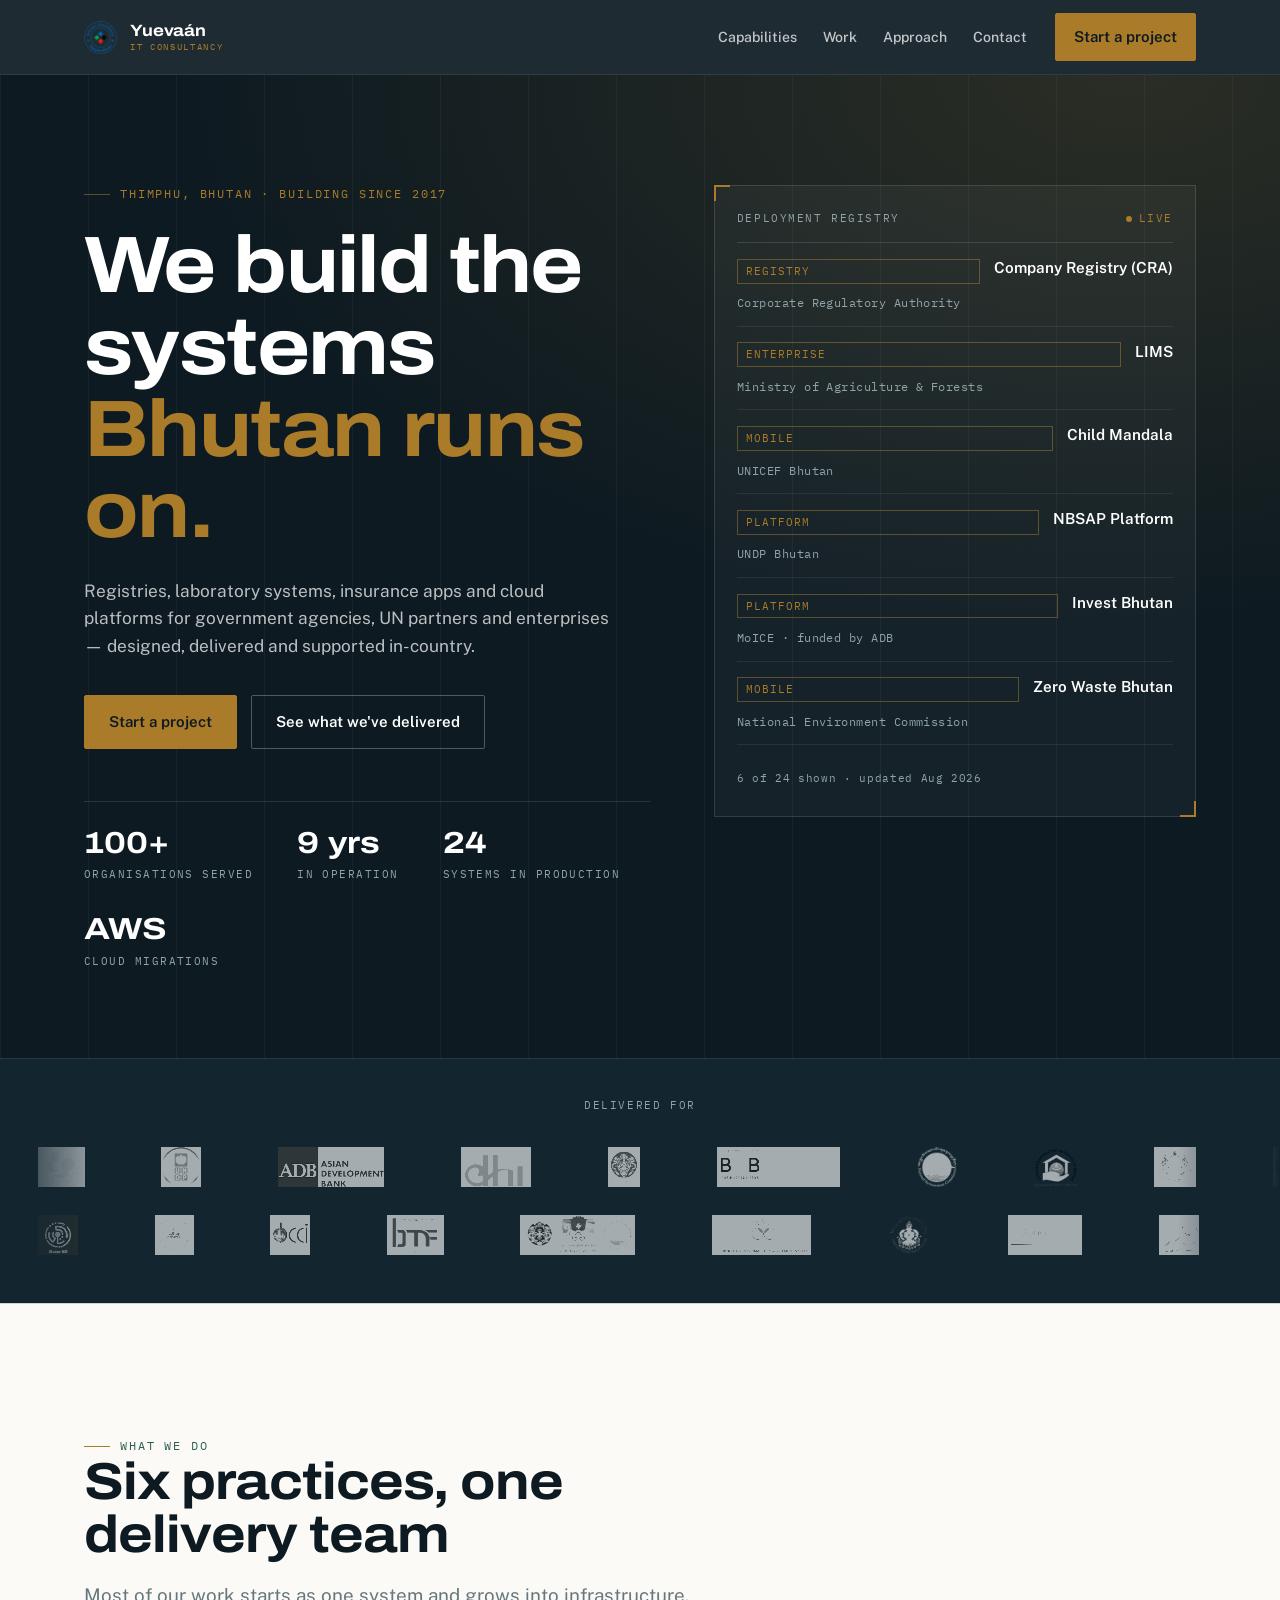
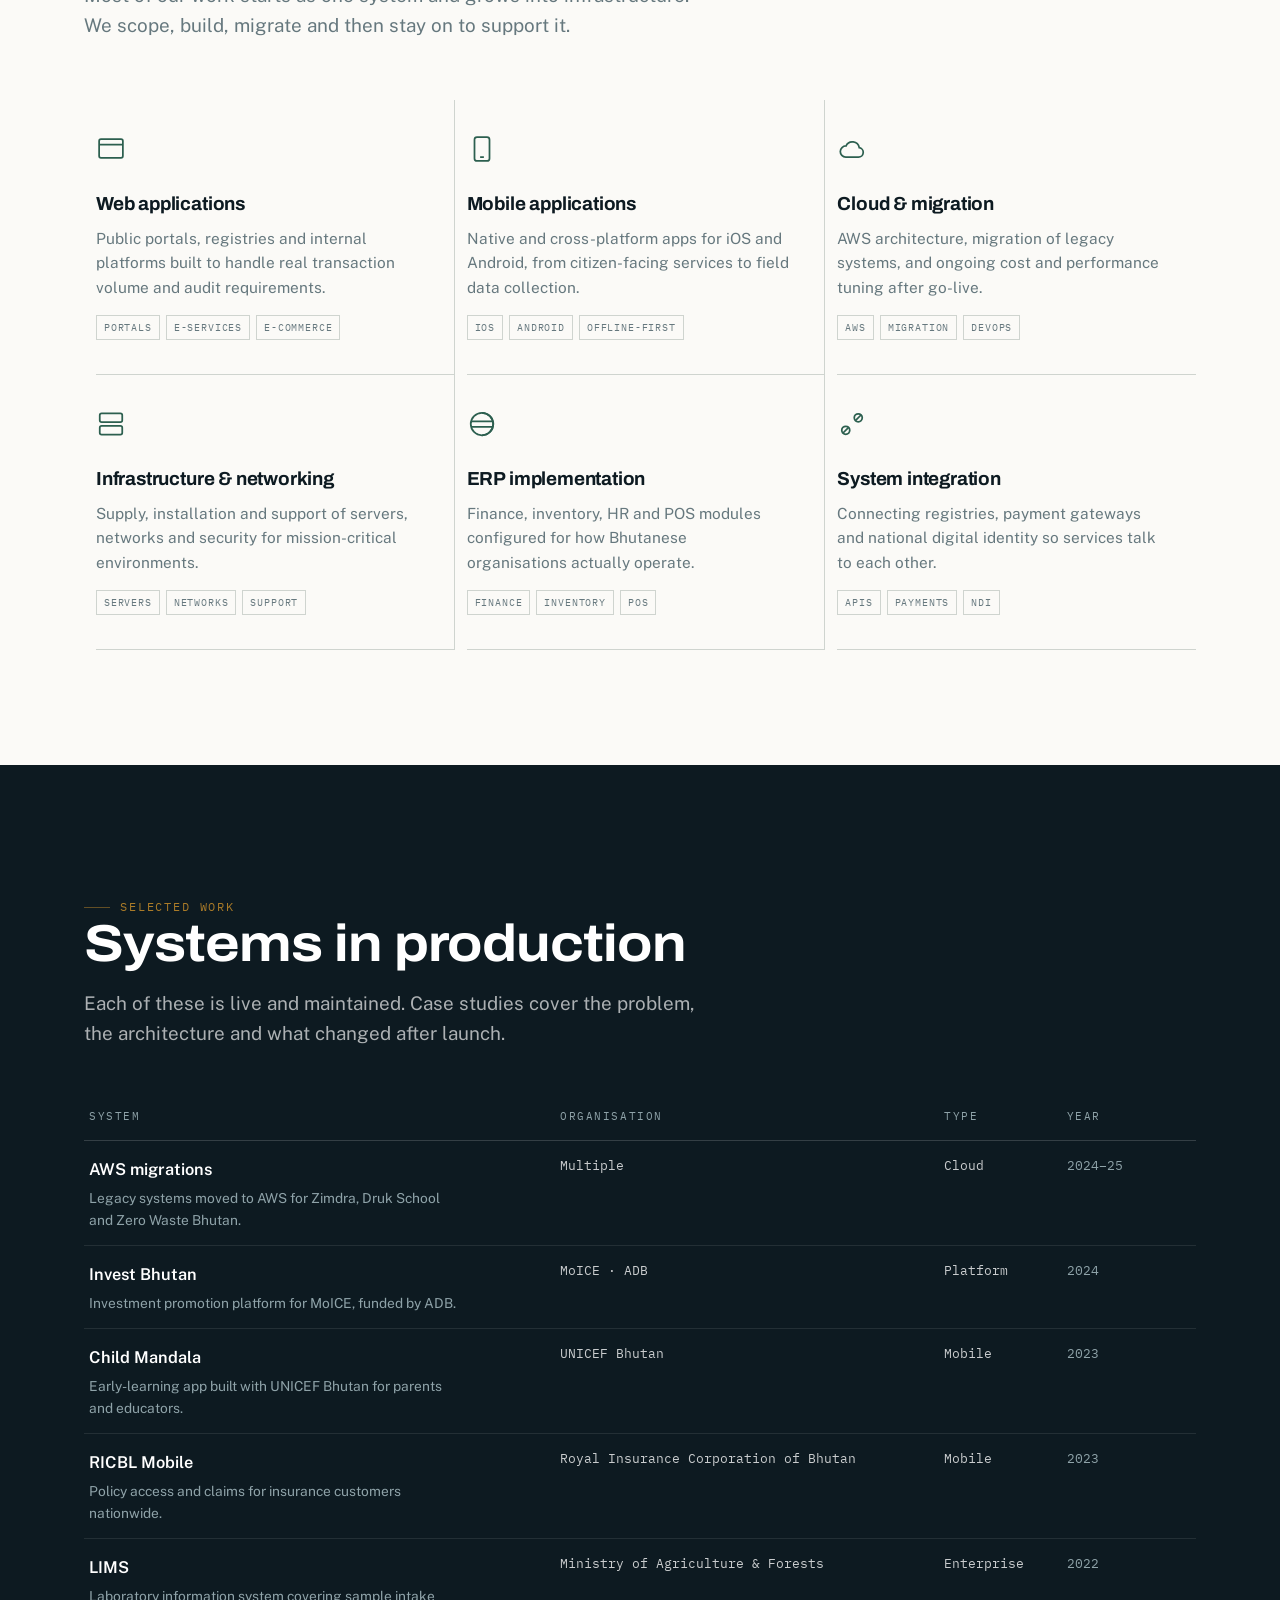
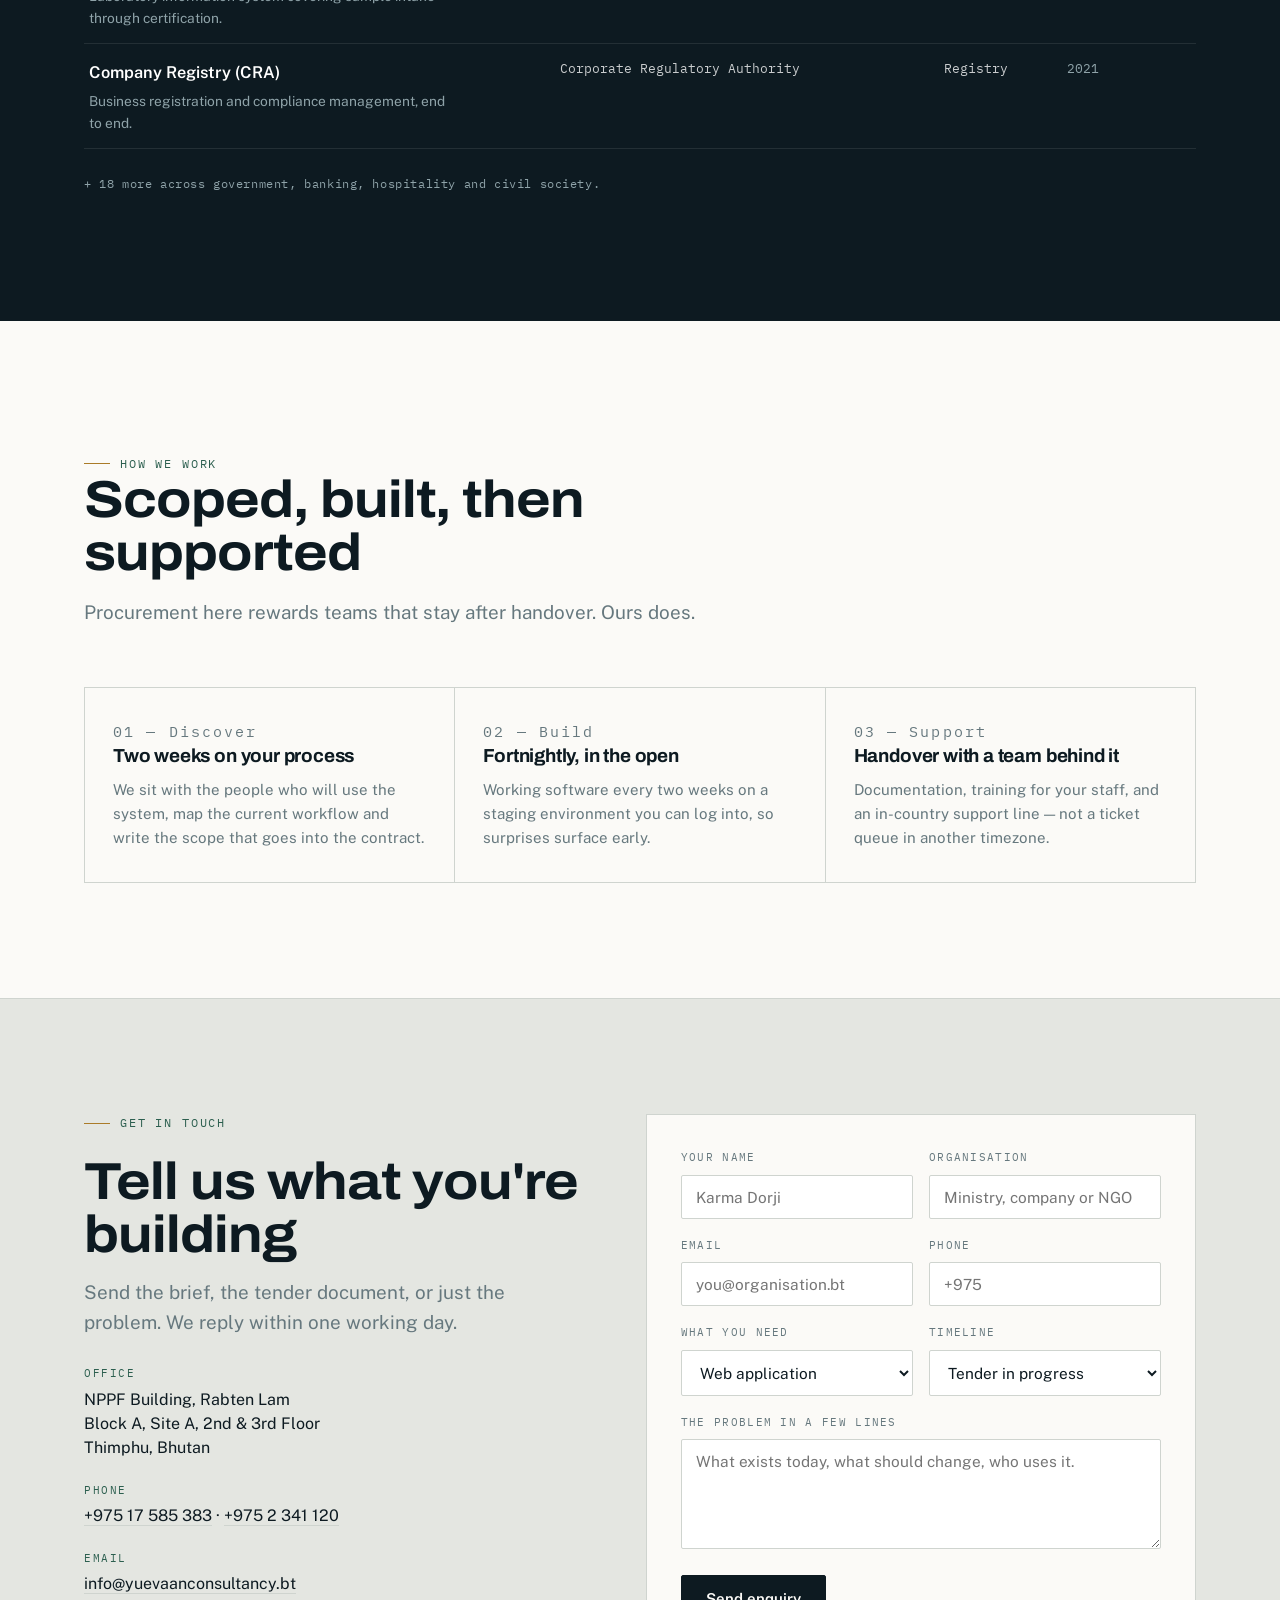
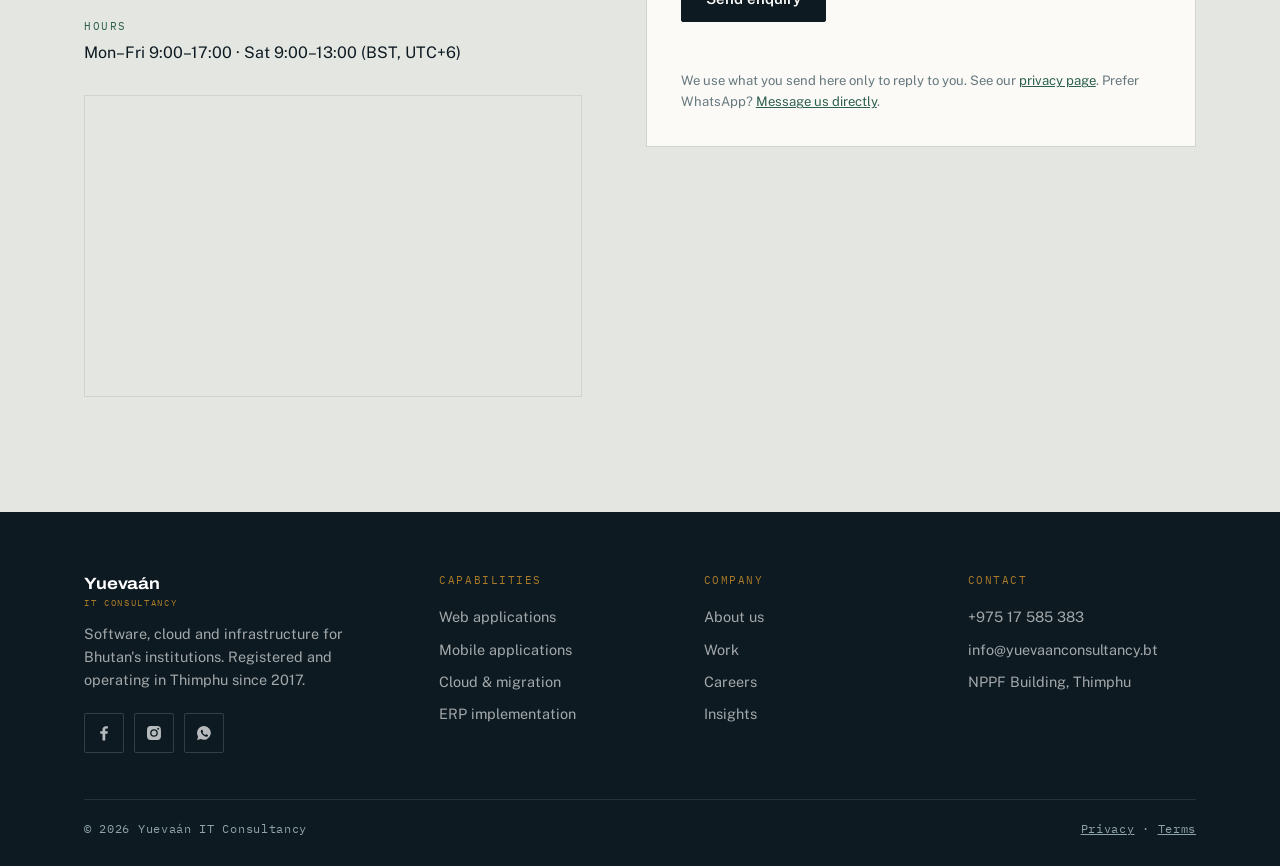
==== index.html @ 446233b3 "Initial travel website" ====
<!DOCTYPE html>
<html lang="en">

<head>
  <meta charset="utf-8">
  <meta name="viewport" content="width=device-width, initial-scale=1">
  <title>Yuevaán IT Consultancy — Software, cloud and IT infrastructure in Bhutan</title>
  <meta name="description"
    content="Bhutan-based software company building registries, laboratory systems, mobile apps and AWS cloud platforms for government agencies, UN partners and enterprises. Thimphu, since 2017.">
  <link rel="canonical" href="https://yuevaanconsultancy.bt/">
  <meta name="robots" content="index, follow">
  <meta name="theme-color" content="#0D1A21">

  <!-- Deliberately NOT included, and why:
       meta keywords    — ignored by every major engine since ~2009
       geo.* / ICBM     — dead standard; the JSON-LD PostalAddress below replaces it
       meta language    — superseded by <html lang> and the hreflang links
       meta author      — not meaningful for an organisation -->

  <link rel="alternate" hreflang="en-BT" href="https://yuevaanconsultancy.bt/">
  <link rel="alternate" hreflang="x-default" href="https://yuevaanconsultancy.bt/">

  <!-- og:image and twitter:image must be the SAME file. The current live site
       points them at two different paths and one of them 404s. Replace with a
       1200x630 branded card, not the bare logo. -->
  <meta property="og:type" content="website">
  <meta property="og:site_name" content="Yuevaán IT Consultancy">
  <meta property="og:locale" content="en_BT">
  <meta property="og:url" content="https://yuevaanconsultancy.bt/">
  <meta property="og:title" content="Yuevaán IT Consultancy — Systems for Bhutan">
  <meta property="og:description"
    content="Registries, laboratory systems, mobile apps and cloud platforms, designed and supported in-country.">
  <meta property="og:image" content="https://yuevaanconsultancy.bt/images/og-default.png">
  <meta property="og:image:width" content="1200">
  <meta property="og:image:height" content="630">
  <meta property="og:image:alt" content="Yuevaán IT Consultancy">

  <meta name="twitter:card" content="summary_large_image">
  <meta name="twitter:title" content="Yuevaán IT Consultancy — Systems for Bhutan">
  <meta name="twitter:description"
    content="Registries, laboratory systems, mobile apps and cloud platforms, designed and supported in-country.">
  <meta name="twitter:image" content="https://yuevaanconsultancy.bt/images/og-default.png">

  <link rel="icon" href="/favicon.ico" sizes="any">
  <link rel="icon" href="/images/favicon.png" type="image/svg+xml">
  <link rel="apple-touch-icon" href="/images/apple-touch-icon.png">

  <!-- Phase 2: self-host these three families in /fonts and drop the preconnects.
       Google Fonts is a third-party request on every page load. -->
  <link rel="preconnect" href="https://fonts.googleapis.com">
  <link rel="preconnect" href="https://fonts.gstatic.com" crossorigin>
  <link
    href="https://fonts.googleapis.com/css2?family=Archivo:wdth,wght@75..125,400..800&family=Public+Sans:wght@400;500;600&family=IBM+Plex+Mono:wght@400;500&display=swap"
    rel="stylesheet">

  <link rel="stylesheet" href="style.css">
  <script src="script.js" defer></script>

  <!-- Replaces the old geo meta tags. sameAs lists only profiles confirmed to
       resolve — a 404 here weakens the entity association rather than helping it. -->
  <script type="application/ld+json">
  {
    "@context": "https://schema.org",
    "@type": "ProfessionalService",
    "name": "Yuevaán IT Consultancy",
    "url": "https://yuevaanconsultancy.bt/",
    "logo": "https://yuevaanconsultancy.bt/images/favicon.png",
    "image": "https://yuevaanconsultancy.bt/images/og-default.png",
    "description": "Software, cloud and IT infrastructure for institutions in Bhutan.",
    "foundingDate": "2017",
    "telephone": "+975-17585383",
    "email": "info@yuevaanconsultancy.bt",
    "areaServed": "BT",
    "address": {
      "@type": "PostalAddress",
      "streetAddress": "NPPF Building, Rabten Lam, Block A, Site A, 2nd & 3rd Floor",
      "addressLocality": "Thimphu",
      "addressCountry": "BT"
    },
    "openingHoursSpecification": [
      {
        "@type": "OpeningHoursSpecification",
        "dayOfWeek": ["Monday", "Tuesday", "Wednesday", "Thursday", "Friday"],
        "opens": "09:00",
        "closes": "17:00"
      },
      {
        "@type": "OpeningHoursSpecification",
        "dayOfWeek": "Saturday",
        "opens": "09:00",
        "closes": "13:00"
      }
    ],
    "sameAs": [
      "https://www.facebook.com/yuevaanconsultancy",
      "https://www.instagram.com/yuevaanconsultancy"
    ]
  }
  </script>
</head>

<body>

  <!-- First tab stop on the page. Hidden until it receives keyboard focus. -->
  <a class="skip-link" href="#main">Skip to content</a>

  <header class="topbar">
    <div class="shell topbar-inner">
      <a class="brand" href="/" aria-label="Yuevaán IT Consultancy — home">
        <img src="images/favicon.png" alt="" width="34" height="34" onerror="this.style.display='none'">
        <span class="brand-txt">Yuevaán<span>IT Consultancy</span></span>
      </a>
      <nav class="nav" id="nav" aria-label="Main">
        <a href="#capabilities">Capabilities</a>
        <a href="#work">Work</a>
        <a href="#approach">Approach</a>
        <a href="#contact">Contact</a>
      </nav>
      <a class="btn btn-primary" href="#contact">Start a project</a>
      <button class="menu-btn" id="menuBtn" aria-expanded="false" aria-controls="nav">Menu</button>
    </div>
  </header>

  <main id="main" tabindex="-1">

    <!-- HERO -->
    <section class="hero">
      <div class="shell hero-grid">
        <div>
          <p class="eyebrow on-dark">Thimphu, Bhutan · Building since 2017</p>
          <h1>We build the systems <em>Bhutan runs on.</em></h1>
          <p class="hero-lede">Registries, laboratory systems, insurance apps and cloud platforms for government
            agencies, UN partners and enterprises — designed, delivered and supported in-country.</p>
          <div class="hero-cta">
            <a class="btn btn-primary" href="#contact">Start a project</a>
            <a class="btn btn-ghost" href="#work">See what we've delivered</a>
          </div>
          <div class="hero-foot">
            <div>
              <div class="metric-n">100+</div>
              <div class="metric-l">Organisations served</div>
            </div>
            <div>
              <div class="metric-n">9 yrs</div>
              <div class="metric-l">In operation</div>
            </div>
            <div>
              <div class="metric-n">24</div>
              <div class="metric-l">Systems in production</div>
            </div>
            <div>
              <div class="metric-n">AWS</div>
              <div class="metric-l">Cloud migrations</div>
            </div>
          </div>
        </div>

        <aside class="registry" aria-label="Systems in production">
          <div class="registry-head">
            <span>Deployment registry</span>
            <span class="live"><span class="dot"></span>Live</span>
          </div>
          <div class="reg-row" style="animation-delay:.15s">
            <span class="reg-name">Company Registry (CRA)</span>
            <span class="reg-tag">Registry</span>
            <span class="reg-org">Corporate Regulatory Authority</span>
          </div>
          <div class="reg-row" style="animation-delay:.25s">
            <span class="reg-name">LIMS</span>
            <span class="reg-tag">Enterprise</span>
            <span class="reg-org">Ministry of Agriculture &amp; Forests</span>
          </div>
          <div class="reg-row" style="animation-delay:.35s">
            <span class="reg-name">Child Mandala</span>
            <span class="reg-tag">Mobile</span>
            <span class="reg-org">UNICEF Bhutan</span>
          </div>
          <div class="reg-row" style="animation-delay:.45s">
            <span class="reg-name">NBSAP Platform</span>
            <span class="reg-tag">Platform</span>
            <span class="reg-org">UNDP Bhutan</span>
          </div>
          <div class="reg-row" style="animation-delay:.55s">
            <span class="reg-name">Invest Bhutan</span>
            <span class="reg-tag">Platform</span>
            <span class="reg-org">MoICE · funded by ADB</span>
          </div>
          <div class="reg-row" style="animation-delay:.65s">
            <span class="reg-name">Zero Waste Bhutan</span>
            <span class="reg-tag">Mobile</span>
            <span class="reg-org">National Environment Commission</span>
          </div>
          <p class="registry-foot">6 of 24 shown · updated Aug 2026</p>
        </aside>
      </div>
    </section>

    <!-- CLIENTS -->
    <!-- each .marq-group is duplicated by script.js to make the loop seamless -->
    <div class="clients">
      <p class="clients-label">Delivered for</p>

      <!-- row 1 — right to left -->
      <div class="marquee">
        <div class="marq-track">
          <div class="marq-group">
            <span class="marq-item"><img src="images/clients/unicef.png" alt="UNICEF Bhutan"
                onerror="this.outerHTML='<span class=&quot;client-fallback&quot;>UNICEF</span>'"></span>
            <span class="marq-item"><img src="images/clients/undp.jpg" alt="UNDP"
                onerror="this.outerHTML='<span class=&quot;client-fallback&quot;>UNDP</span>'"></span>
            <span class="marq-item"><img src="images/clients/adb.png" alt="Asian Development Bank"
                onerror="this.outerHTML='<span class=&quot;client-fallback&quot;>ADB</span>'"></span>
            <span class="marq-item"><img src="images/clients/dhi.png" alt="Druk Holding and Investments"
                onerror="this.outerHTML='<span class=&quot;client-fallback&quot;>DHI</span>'"></span>
            <span class="marq-item"><img src="images/clients/ricbl.jpg" alt="Royal Insurance Corporation of Bhutan"
                onerror="this.outerHTML='<span class=&quot;client-fallback&quot;>RICBL</span>'"></span>
            <span class="marq-item"><img src="images/clients/bob.png" alt="Bank of Bhutan"
                onerror="this.outerHTML='<span class=&quot;client-fallback&quot;>Bank of Bhutan</span>'"></span>
            <span class="marq-item"><img src="images/clients/nec.png" alt="National Environment Commission"
                onerror="this.outerHTML='<span class=&quot;client-fallback&quot;>NEC</span>'"></span>
            <span class="marq-item"><img src="images/clients/cra-logo.png"
                alt="Corporate Regulatory Authority of Bhutan"
                onerror="this.outerHTML='<span class=&quot;client-fallback&quot;>CRA</span>'"></span>
            <span class="marq-item"><img src="images/clients/moice.jpg"
                alt="Ministry of Industry, Commerce and Employment"
                onerror="this.outerHTML='<span class=&quot;client-fallback&quot;>MOICE</span>'"></span>
            <span class="marq-item"><img src="images/clients/aog.png" alt="Office of Attorney General"
                onerror="this.outerHTML='<span class=&quot;client-fallback&quot;>AOG</span>'"></span>
            <span class="marq-item"><img src="images/clients/rspn.png" alt="Royal Society for the Protection of Nature"
                onerror="this.outerHTML='<span class=&quot;client-fallback&quot;>RSPN</span>'"></span>
            <span class="marq-item"><img src="images/clients/rim.png" alt="Royal Institute of Management"
                onerror="this.outerHTML='<span class=&quot;client-fallback&quot;>RIM</span>'"></span>
          </div>
        </div>
      </div>

      <!-- row 2 — left to right -->
      <div class="marquee">
        <div class="marq-track reverse">
          <div class="marq-group">
            <span class="marq-item"><img src="images/clients/ndi.jpg" alt="Bhutan National Digital Identity"
                onerror="this.outerHTML='<span class=&quot;client-fallback&quot;>NDI</span>'"></span>
            <span class="marq-item"><img src="images/clients/ocp.png" alt="Office of Consumer Protection"
                onerror="this.outerHTML='<span class=&quot;client-fallback&quot;>OCP</span>'"></span>
            <span class="marq-item"><img src="images/clients/bcci.jpg" alt="BCCI"
                onerror="this.outerHTML='<span class=&quot;client-fallback&quot;>BCCI</span>'"></span>
            <span class="marq-item"><img src="images/clients/bmf.jpeg" alt="Bhutan Media Foundation"
                onerror="this.outerHTML='<span class=&quot;client-fallback&quot;>BMF</span>'"></span>
            <span class="marq-item"><img src="images/clients/zerowaste.png" alt="Zero Waste Bhutan"
                onerror="this.outerHTML='<span class=&quot;client-fallback&quot;>Zero Waste Bhutan</span>'"></span>
            <span class="marq-item"><img src="images/clients/lims.png" alt="LIMS"
                onerror="this.outerHTML='<span class=&quot;client-fallback&quot;>LIMS</span>'"></span>
            <span class="marq-item"><img src="images/clients/zimdra.png" alt="Zimdra"
                onerror="this.outerHTML='<span class=&quot;client-fallback&quot;>Zimdra</span>'"></span>
            <span class="marq-item"><img src="images/clients/gongphel.png" alt="Gongphel ECPF"
                onerror="this.outerHTML='<span class=&quot;client-fallback&quot;>Gongphel ECPF</span>'"></span>
            <span class="marq-item"><img src="images/clients/bhutangbs.jpg" alt="Bhutan GBS"
                onerror="this.outerHTML='<span class=&quot;client-fallback&quot;>Bhutan GBS</span>'"></span>
            <span class="marq-item"><img src="images/clients/investbhutan.png" alt="Invest Bhutan"
                onerror="this.outerHTML='<span class=&quot;client-fallback&quot;>Invest Bhutan</span>'"></span>
            <span class="marq-item"><img src="images/clients/nbc.jpg" alt="National Biodiversity Center"
                onerror="this.outerHTML='<span class=&quot;client-fallback&quot;>NBC</span>'"></span>
            <span class="marq-item"><img src="images/clients/innovativebhutan.png" alt="Innovative Bhutan"
                onerror="this.outerHTML='<span class=&quot;client-fallback&quot;>Innovative Bhutan</span>'"></span>
          </div>
        </div>
      </div>
    </div>

    <!-- CAPABILITIES -->
    <section id="capabilities" class="caps">
      <div class="shell">
        <div class="sec-head reveal">
          <p class="eyebrow">What we do</p>
          <h2>Six practices, one delivery team</h2>
          <p class="lede">Most of our work starts as one system and grows into infrastructure. We scope, build, migrate
            and then stay on to support it.</p>
        </div>
        <div class="cap-grid reveal">
          <article class="cap">
            <svg class="cap-icon" viewBox="0 0 24 24" fill="none" stroke="currentColor" stroke-width="1.4"
              aria-hidden="true">
              <rect x="2.5" y="4" width="19" height="15" rx="1.5" />
              <path d="M2.5 8.5h19M6 6.2h.01M8.6 6.2h.01" />
            </svg>
            <h3>Web applications</h3>
            <p>Public portals, registries and internal platforms built to handle real transaction volume and audit
              requirements.</p>
            <div class="cap-tags"><span class="tag">Portals</span><span class="tag">e-Services</span><span
                class="tag">E-commerce</span></div>
          </article>
          <article class="cap">
            <svg class="cap-icon" viewBox="0 0 24 24" fill="none" stroke="currentColor" stroke-width="1.4"
              aria-hidden="true">
              <rect x="6" y="2.5" width="12" height="19" rx="2" />
              <path d="M10.5 18.5h3" />
            </svg>
            <h3>Mobile applications</h3>
            <p>Native and cross-platform apps for iOS and Android, from citizen-facing services to field data
              collection.</p>
            <div class="cap-tags"><span class="tag">iOS</span><span class="tag">Android</span><span
                class="tag">Offline-first</span></div>
          </article>
          <article class="cap">
            <svg class="cap-icon" viewBox="0 0 24 24" fill="none" stroke="currentColor" stroke-width="1.4"
              aria-hidden="true">
              <path d="M7 18.5h10.2a3.8 3.8 0 0 0 .6-7.55A5.6 5.6 0 0 0 7.2 9.6 4.45 4.45 0 0 0 7 18.5Z" />
            </svg>
            <h3>Cloud &amp; migration</h3>
            <p>AWS architecture, migration of legacy systems, and ongoing cost and performance tuning after go-live.</p>
            <div class="cap-tags"><span class="tag">AWS</span><span class="tag">Migration</span><span
                class="tag">DevOps</span></div>
          </article>
          <article class="cap">
            <svg class="cap-icon" viewBox="0 0 24 24" fill="none" stroke="currentColor" stroke-width="1.4"
              aria-hidden="true">
              <rect x="3" y="3.5" width="18" height="7" rx="1.5" />
              <rect x="3" y="13.5" width="18" height="7" rx="1.5" />
              <path d="M6.8 7h.01M6.8 17h.01" />
            </svg>
            <h3>Infrastructure &amp; networking</h3>
            <p>Supply, installation and support of servers, networks and security for mission-critical environments.</p>
            <div class="cap-tags"><span class="tag">Servers</span><span class="tag">Networks</span><span
                class="tag">Support</span></div>
          </article>
          <article class="cap">
            <svg class="cap-icon" viewBox="0 0 24 24" fill="none" stroke="currentColor" stroke-width="1.4"
              aria-hidden="true">
              <circle cx="12" cy="12" r="9" />
              <path d="M12 3a9 9 0 0 1 0 18M3.4 9.8h17.2M3.4 14.2h17.2" />
            </svg>
            <h3>ERP implementation</h3>
            <p>Finance, inventory, HR and POS modules configured for how Bhutanese organisations actually operate.</p>
            <div class="cap-tags"><span class="tag">Finance</span><span class="tag">Inventory</span><span
                class="tag">POS</span></div>
          </article>
          <article class="cap">
            <svg class="cap-icon" viewBox="0 0 24 24" fill="none" stroke="currentColor" stroke-width="1.4"
              aria-hidden="true">
              <path d="M9.5 14.5 4.8 19.2M14.5 9.5l4.7-4.7" />
              <circle cx="7" cy="17" r="3.2" />
              <circle cx="17" cy="7" r="3.2" />
            </svg>
            <h3>System integration</h3>
            <p>Connecting registries, payment gateways and national digital identity so services talk to each other.</p>
            <div class="cap-tags"><span class="tag">APIs</span><span class="tag">Payments</span><span
                class="tag">NDI</span></div>
          </article>
        </div>
      </div>
    </section>

    <!-- WORK -->
    <section id="work" class="work">
      <div class="shell">
        <div class="sec-head reveal">
          <p class="eyebrow on-dark">Selected work</p>
          <h2>Systems in production</h2>
          <p class="lede">Each of these is live and maintained. Case studies cover the problem, the architecture and
            what changed after launch.</p>
        </div>
        <table class="wtable reveal">
          <thead>
            <tr>
              <th>System</th>
              <th>Organisation</th>
              <th>Type</th>
              <th>Year</th>
              <th></th>
            </tr>
          </thead>
          <tbody>
            <tr>
              <td><span class="w-sys">AWS migrations</span><span class="w-desc">Legacy systems moved to AWS for Zimdra,
                  Druk School and Zero Waste Bhutan.</span></td>
              <td class="w-org">Multiple</td>
              <td class="w-type">Cloud</td>
              <td class="w-year">2024–25</td>
              <td><span class="w-arrow">→</span></td>
            </tr>
            <tr>
              <td><span class="w-sys">Invest Bhutan</span><span class="w-desc">Investment promotion platform for MoICE,
                  funded by ADB.</span></td>
              <td class="w-org">MoICE · ADB</td>
              <td class="w-type">Platform</td>
              <td class="w-year">2024</td>
              <td><span class="w-arrow">→</span></td>
            </tr>
            <tr>
              <td><span class="w-sys">Child Mandala</span><span class="w-desc">Early-learning app built with UNICEF
                  Bhutan for parents and educators.</span></td>
              <td class="w-org">UNICEF Bhutan</td>
              <td class="w-type">Mobile</td>
              <td class="w-year">2023</td>
              <td><span class="w-arrow">→</span></td>
            </tr>
            <tr>
              <td><span class="w-sys">RICBL Mobile</span><span class="w-desc">Policy access and claims for insurance
                  customers nationwide.</span></td>
              <td class="w-org">Royal Insurance Corporation of Bhutan</td>
              <td class="w-type">Mobile</td>
              <td class="w-year">2023</td>
              <td><span class="w-arrow">→</span></td>
            </tr>
            <tr>
              <td><span class="w-sys">LIMS</span><span class="w-desc">Laboratory information system covering sample
                  intake through certification.</span></td>
              <td class="w-org">Ministry of Agriculture &amp; Forests</td>
              <td class="w-type">Enterprise</td>
              <td class="w-year">2022</td>
              <td><span class="w-arrow">→</span></td>
            </tr>
            <tr>
              <td><span class="w-sys">Company Registry (CRA)</span><span class="w-desc">Business registration and
                  compliance management, end to end.</span></td>
              <td class="w-org">Corporate Regulatory Authority</td>
              <td class="w-type">Registry</td>
              <td class="w-year">2021</td>
              <td><span class="w-arrow">→</span></td>
            </tr>
          </tbody>
        </table>
        <p class="work-note">+ 18 more across government, banking, hospitality and civil society.</p>
      </div>
    </section>

    <!-- APPROACH -->
    <section id="approach">
      <div class="shell">
        <div class="sec-head reveal">
          <p class="eyebrow">How we work</p>
          <h2>Scoped, built, then supported</h2>
          <p class="lede">Procurement here rewards teams that stay after handover. Ours does.</p>
        </div>
        <div class="phases reveal">
          <div class="phase">
            <p class="phase-n">01 — Discover</p>
            <h3>Two weeks on your process</h3>
            <p>We sit with the people who will use the system, map the current workflow and write the scope that goes
              into the contract.</p>
          </div>
          <div class="phase">
            <p class="phase-n">02 — Build</p>
            <h3>Fortnightly, in the open</h3>
            <p>Working software every two weeks on a staging environment you can log into, so surprises surface early.
            </p>
          </div>
          <div class="phase">
            <p class="phase-n">03 — Support</p>
            <h3>Handover with a team behind it</h3>
            <p>Documentation, training for your staff, and an in-country support line — not a ticket queue in another
              timezone.</p>
          </div>
        </div>
      </div>
    </section>

    <!-- CONTACT -->
    <section id="contact" class="contact">
      <div class="shell contact-grid">
        <div class="cinfo reveal">
          <p class="eyebrow">Get in touch</p>
          <h2>Tell us what you're building</h2>
          <p class="lede" style="margin-top:16px">Send the brief, the tender document, or just the problem. We reply
            within one working day.</p>
          <dl>
            <div>
              <dt>Office</dt>
              <dd>NPPF Building, Rabten Lam<br>Block A, Site A, 2nd &amp; 3rd Floor<br>Thimphu, Bhutan</dd>
            </div>
            <div>
              <dt>Phone</dt>
              <dd><a href="tel:+97517585383">+975 17 585 383</a> · <a href="tel:+97502341120">+975 2 341 120</a></dd>
            </div>
            <div>
              <dt>Email</dt>
              <dd><a href="mailto:info@yuevaanconsultancy.bt">info@yuevaanconsultancy.bt</a></dd>
            </div>
            <div>
              <dt>Hours</dt>
              <dd>Mon–Fri 9:00–17:00 · Sat 9:00–13:00 (BST, UTC+6)</dd>
            </div>
          </dl>
          <div class="map is-loaded">
            <iframe
              src="https://www.google.com/maps/embed?pb=!1m18!1m12!1m3!1d503.77410867869423!2d89.65814007763153!3d27.451617605673466!2m3!1f0!2f0!3f0!3m2!1i1024!2i768!4f13.1!3m3!1m2!1s0x39e193014cb56219%3A0x62c29fa9f04c61fa!2sYuevaan%20IT%20Consultancy!5e0!3m2!1sen!2sbt!4v1708108622087!5m2!1sen!2sbt"
              title="Map showing the Yuevaán IT Consultancy office in Thimphu" loading="lazy"
              referrerpolicy="no-referrer-when-downgrade" allowfullscreen></iframe>
          </div>
        </div>

        <!-- Data minimisation: every field here is needed to reply to an enquiry.
             No hidden analytics fields, no CAPTCHA (third-party tracker in disguise).
             Spam is handled by the honeypot below plus server-side rate limiting. -->
        <form class="form reveal" id="enquiry" method="post" action="/api/enquiry" novalidate>
          <div class="two">
            <div class="field"><label for="f-name">Your name</label><input id="f-name" name="name" type="text"
                autocomplete="name" required placeholder="Karma Dorji"></div>
            <div class="field"><label for="f-org">Organisation</label><input id="f-org" name="organisation" type="text"
                autocomplete="organization" placeholder="Ministry, company or NGO"></div>
          </div>
          <div class="two">
            <div class="field"><label for="f-email">Email</label><input id="f-email" name="email" type="email"
                autocomplete="email" required placeholder="you@organisation.bt"></div>
            <div class="field"><label for="f-phone">Phone</label><input id="f-phone" name="phone" type="tel"
                autocomplete="tel" placeholder="+975">
            </div>
          </div>
          <div class="two">
            <div class="field">
              <label for="f-svc">What you need</label>
              <select id="f-svc" name="service">
                <option>Web application</option>
                <option>Mobile application</option>
                <option>Cloud &amp; migration</option>
                <option>Infrastructure &amp; networking</option>
                <option>ERP implementation</option>
                <option>System integration</option>
                <option>Not sure yet</option>
              </select>
            </div>
            <div class="field">
              <label for="f-when">Timeline</label>
              <select id="f-when" name="timeline">
                <option>Tender in progress</option>
                <option>Within 3 months</option>
                <option>This year</option>
                <option>Exploring</option>
              </select>
            </div>
          </div>
          <div class="field"><label for="f-msg">The problem in a few lines</label><textarea id="f-msg" name="message"
              required placeholder="What exists today, what should change, who uses it."></textarea></div>

          <!-- Honeypot: hidden from people, irresistible to bots. A filled value
               means the submission is discarded server-side. aria-hidden and
               tabindex keep it out of the keyboard and screen-reader path. -->
          <div class="hp" aria-hidden="true">
            <label for="f-company-url">Company URL</label>
            <input id="f-company-url" name="company_url" type="text" tabindex="-1" autocomplete="off">
          </div>

          <button class="btn btn-dark" type="submit" id="sendBtn">Send enquiry</button>
          <p class="form-status" id="formStatus" role="status" aria-live="polite"></p>
          <p class="form-note">We use what you send here only to reply to you. See our
            <a href="privacy.html">privacy page</a>. Prefer WhatsApp?
            <a href="https://wa.me/97517585383" target="_blank" rel="noopener noreferrer">Message us directly</a>.
          </p>
        </form>
      </div>
    </section>
  </main>

  <footer>
    <div class="shell">
      <div class="foot-grid">
        <div>
          <span class="brand-txt" style="color:#fff">Yuevaán<span>IT Consultancy</span></span>
          <p class="foot-about">Software, cloud and infrastructure for Bhutan's institutions. Registered and operating
            in Thimphu since 2017.</p>

          <!-- Social links live in markup, not JS: they must be crawlable and must
               survive a script failure, since they also back the sameAs array in
               the JSON-LD above. Add a platform here only once its URL is confirmed.
               Icon glyphs are simplified placeholders — before launch, swap in the
               official marks from each platform's brand centre. -->
          <ul class="social-list">
            <li>
              <a class="social-link" href="https://www.facebook.com/yuevaanconsultancy" target="_blank"
                rel="noopener noreferrer" aria-label="Facebook, opens in a new tab">
                <svg viewBox="0 0 24 24" width="20" height="20" fill="currentColor" aria-hidden="true"
                  focusable="false">
                  <path
                    d="M13.5 21v-8h2.7l.4-3h-3.1V8.1c0-.9.3-1.5 1.5-1.5H16.7V3.9c-.3 0-1.3-.1-2.4-.1-2.4 0-4.1 1.5-4.1 4.2V10H7.5v3h2.7v8h3.3z" />
                </svg>
              </a>
            </li>
            <li>
              <a class="social-link" href="https://www.instagram.com/yuevaanconsultancy" target="_blank"
                rel="noopener noreferrer" aria-label="Instagram, opens in a new tab">
                <svg viewBox="0 0 24 24" width="20" height="20" fill="currentColor" aria-hidden="true"
                  focusable="false">
                  <path
                    d="M12 7.4a4.6 4.6 0 1 0 0 9.2 4.6 4.6 0 0 0 0-9.2zm0 7.6a3 3 0 1 1 0-6 3 3 0 0 1 0 6zM17 5.8a1.1 1.1 0 1 0 0 2.2 1.1 1.1 0 0 0 0-2.2zM12 3.6c2.7 0 3 0 4.1.06 2.8.13 4.1 1.5 4.2 4.2.05 1.1.06 1.4.06 4.1s0 3-.06 4.1c-.13 2.7-1.4 4.1-4.2 4.2-1.1.05-1.4.06-4.1.06s-3 0-4.1-.06c-2.8-.13-4.1-1.5-4.2-4.2C3.6 15 3.6 14.7 3.6 12s0-3 .06-4.1c.13-2.7 1.4-4.1 4.2-4.2C9 3.6 9.3 3.6 12 3.6z" />
                </svg>
              </a>
            </li>
            <li>
              <a class="social-link" href="https://wa.me/97517585383" target="_blank" rel="noopener noreferrer"
                aria-label="WhatsApp, opens in a new tab">
                <svg viewBox="0 0 24 24" width="20" height="20" fill="currentColor" aria-hidden="true"
                  focusable="false">
                  <path
                    d="M12 3.6a8.3 8.3 0 0 0-7.1 12.6L3.8 20.4l4.3-1.1A8.3 8.3 0 1 0 12 3.6zm4.8 11.7c-.2.6-1.2 1.1-1.7 1.1-.4 0-1 .05-1.6-.2a11 11 0 0 1-4.6-4c-.3-.5-.8-1.4-.8-2.2s.4-1.3.6-1.5c.2-.2.4-.3.6-.3h.4c.1 0 .3-.05.5.4l.7 1.7c.05.1.1.3 0 .4l-.3.4-.2.2c-.1.1-.2.2-.1.4a6.6 6.6 0 0 0 3 2.6c.2.1.4.1.5-.05l.6-.7c.1-.2.3-.1.4-.05l1.5.7c.2.1.4.2.4.3z" />
                </svg>
              </a>
            </li>
          </ul>
        </div>
        <div>
          <h4>Capabilities</h4>
          <ul>
            <li><a href="#capabilities">Web applications</a></li>
            <li><a href="#capabilities">Mobile applications</a></li>
            <li><a href="#capabilities">Cloud &amp; migration</a></li>
            <li><a href="#capabilities">ERP implementation</a></li>
          </ul>
        </div>
        <div>
          <h4>Company</h4>
          <ul>
            <li><a href="#approach">About us</a></li>
            <li><a href="#work">Work</a></li>
            <li><a href="#">Careers</a></li>
            <li><a href="#">Insights</a></li>
          </ul>
        </div>
        <div>
          <h4>Contact</h4>
          <ul>
            <li><a href="tel:+97517585383">+975 17 585 383</a></li>
            <li><a href="mailto:info@yuevaanconsultancy.bt">info@yuevaanconsultancy.bt</a></li>
            <li>NPPF Building, Thimphu</li>
          </ul>
        </div>
      </div>
      <div class="foot-bottom">
        <span>© 2026 Yuevaán IT Consultancy</span>
        <span>
          <a href="privacy.html">Privacy</a> ·
          <a href="terms.html">Terms</a>
        </span>
      </div>
    </div>
  </footer>

</body>

</html>
---- style.css ----
:root {
  --ink: #0D1A21;
  --ink-2: #13262F;
  --ink-3: #1C3540;
  --paper: #FBFAF7;
  --stone: #E4E6E1;
  --stone-2: #CFD4CF;
  --saffron: #aa7b28;
  --pine: #2C5F4F;
  --madder: #A03A2C;
  --muted: #66787E;
  --muted-dark: #8FA3A9;

  --display: 'Archivo', system-ui, sans-serif;
  --body: 'Public Sans', system-ui, sans-serif;
  --mono: 'IBM Plex Mono', ui-monospace, monospace;

  --shell: 1240px;
  --pad: clamp(20px, 5vw, 64px);
}

* {
  box-sizing: border-box
}

html {
  scroll-behavior: smooth
}

body {
  margin: 0;
  background: var(--paper);
  color: var(--ink);
  font-family: var(--body);
  font-size: 17px;
  line-height: 1.6;
  -webkit-font-smoothing: antialiased;
}

img {
  max-width: 100%;
  display: block
}

a {
  color: inherit
}

.shell {
  max-width: var(--shell);
  margin: 0 auto;
  padding-left: var(--pad);
  padding-right: var(--pad)
}

h1,
h2,
h3 {
  font-family: var(--display);
  font-weight: 700;
  font-stretch: 112%;
  line-height: 1.02;
  letter-spacing: -0.02em;
  margin: 0;
}

h1 {
  font-size: clamp(2.6rem, 6.4vw, 5rem)
}

h2 {
  font-size: clamp(2rem, 4.2vw, 3.25rem)
}

h3 {
  font-size: 1.18rem;
  font-stretch: 100%;
  letter-spacing: -0.01em;
  line-height: 1.25
}

.eyebrow {
  font-family: var(--mono);
  font-size: .72rem;
  letter-spacing: .16em;
  text-transform: uppercase;
  color: var(--pine);
  display: flex;
  align-items: center;
  gap: 10px;
  margin: 0 0 22px;
}

.eyebrow::before {
  content: "";
  width: 26px;
  height: 1px;
  background: var(--saffron)
}

.eyebrow.on-dark {
  color: var(--saffron)
}

.eyebrow.on-dark::before {
  background: var(--saffron);
  opacity: .55
}

.lede {
  font-size: clamp(1.02rem, 1.6vw, 1.18rem);
  color: var(--muted);
  max-width: 56ch
}

:focus-visible {
  outline: 2px solid var(--saffron);
  outline-offset: 3px;
  border-radius: 2px
}

/* ---------- buttons ---------- */
.btn {
  display: inline-flex;
  align-items: center;
  gap: 10px;
  font-family: var(--body);
  font-weight: 600;
  font-size: .94rem;
  padding: 14px 24px;
  border-radius: 2px;
  text-decoration: none;
  border: 1px solid transparent;
  cursor: pointer;
  transition: transform .18s ease, background .18s ease, color .18s ease, border-color .18s ease;
}

.btn-primary {
  background: var(--saffron);
  color: var(--ink);
  border-color: var(--saffron)
}

.btn-primary:hover {
  transform: translateY(-2px);
  background: #EFB253
}

.btn-ghost {
  border-color: rgba(255, 255, 255, .28);
  color: #fff
}

.btn-ghost:hover {
  border-color: var(--saffron);
  color: var(--saffron)
}

.btn-dark {
  background: var(--ink);
  color: var(--paper);
  border-color: var(--ink)
}

.btn-dark:hover {
  transform: translateY(-2px);
  background: var(--ink-3)
}

.btn-line {
  border-color: var(--stone-2);
  color: var(--ink)
}

.btn-line:hover {
  border-color: var(--ink)
}

/* ---------- header ---------- */
.topbar {
  position: sticky;
  top: 0;
  z-index: 60;
  background: rgba(13, 26, 33, .92);
  backdrop-filter: blur(10px);
  border-bottom: 1px solid rgba(255, 255, 255, .08);
}

.topbar-inner {
  display: flex;
  align-items: center;
  gap: 28px;
  height: 74px
}

.brand {
  display: flex;
  align-items: center;
  gap: 12px;
  text-decoration: none;
  color: #fff;
  margin-right: auto
}

.brand img {
  height: 34px;
  width: auto
}

.brand-txt {
  font-family: var(--display);
  font-weight: 700;
  font-stretch: 112%;
  font-size: 1.02rem;
  letter-spacing: -.01em;
  line-height: 1.05
}

.brand-txt span {
  display: block;
  font-family: var(--mono);
  font-weight: 400;
  font-size: .58rem;
  letter-spacing: .18em;
  color: var(--saffron);
  text-transform: uppercase;
  margin-top: 3px
}

.nav {
  display: flex;
  gap: 26px;
  align-items: center
}

.nav a {
  font-size: .88rem;
  font-weight: 500;
  color: rgba(255, 255, 255, .74);
  text-decoration: none;
  padding: 6px 0;
  position: relative;
  transition: color .16s ease;
}

.nav a::after {
  content: "";
  position: absolute;
  left: 0;
  right: 100%;
  bottom: 0;
  height: 1px;
  background: var(--saffron);
  transition: right .22s ease
}

.nav a:hover {
  color: #fff
}

.nav a:hover::after {
  right: 0
}

.topbar .btn {
  padding: 11px 18px
}

.menu-btn {
  display: none;
  background: none;
  border: 1px solid rgba(255, 255, 255, .25);
  color: #fff;
  padding: 9px 14px;
  border-radius: 2px;
  font-family: var(--mono);
  font-size: .74rem;
  letter-spacing: .1em
}

/* ---------- hero ---------- */
.hero {
  background: var(--ink);
  color: #fff;
  position: relative;
  overflow: hidden;
  padding: clamp(64px, 9vw, 110px) 0 clamp(56px, 7vw, 88px);
}

.hero::before {
  content: "";
  position: absolute;
  inset: 0;
  background:
    linear-gradient(90deg, rgba(255, 255, 255, .045) 1px, transparent 1px) 0 0/88px 100%,
    radial-gradient(120% 90% at 88% 0%, rgba(224, 163, 60, .14), transparent 62%);
  pointer-events: none;
}

.hero-grid {
  position: relative;
  display: grid;
  grid-template-columns: 1.08fr .92fr;
  gap: clamp(36px, 5vw, 72px);
  align-items: start
}

.hero h1 {
  color: #fff;
  max-width: 12ch
}

.hero h1 em {
  font-style: normal;
  color: var(--saffron)
}

.hero-lede {
  color: rgba(255, 255, 255, .72);
  font-size: 1.08rem;
  max-width: 48ch;
  margin: 26px 0 34px
}

.hero-cta {
  display: flex;
  flex-wrap: wrap;
  gap: 14px
}

.hero-foot {
  display: flex;
  flex-wrap: wrap;
  gap: 30px 44px;
  margin-top: 52px;
  padding-top: 26px;
  border-top: 1px solid rgba(255, 255, 255, .12);
}

.metric-n {
  font-family: var(--display);
  font-stretch: 118%;
  font-weight: 700;
  font-size: 1.9rem;
  line-height: 1;
  color: #fff
}

.metric-l {
  font-family: var(--mono);
  font-size: .7rem;
  letter-spacing: .13em;
  text-transform: uppercase;
  color: var(--muted-dark);
  margin-top: 8px
}

/* signature: deployment registry panel */
.registry {
  position: relative;
  background: rgba(255, 255, 255, .035);
  border: 1px solid rgba(255, 255, 255, .12);
  padding: 24px 22px 18px;
}

.registry::before,
.registry::after {
  content: "";
  position: absolute;
  width: 14px;
  height: 14px;
  border: 2px solid var(--saffron);
}

.registry::before {
  top: -1px;
  left: -1px;
  border-right: 0;
  border-bottom: 0
}

.registry::after {
  bottom: -1px;
  right: -1px;
  border-left: 0;
  border-top: 0
}

.registry-head {
  display: flex;
  align-items: center;
  justify-content: space-between;
  font-family: var(--mono);
  font-size: .7rem;
  letter-spacing: .14em;
  text-transform: uppercase;
  color: var(--muted-dark);
  padding-bottom: 14px;
  border-bottom: 1px solid rgba(255, 255, 255, .12);
}

.live {
  display: inline-flex;
  align-items: center;
  gap: 7px;
  color: var(--saffron)
}

.dot {
  width: 6px;
  height: 6px;
  border-radius: 50%;
  background: var(--saffron);
  animation: pulse 2.4s ease-in-out infinite
}

@keyframes pulse {

  0%,
  100% {
    opacity: .35
  }

  50% {
    opacity: 1
  }
}

.reg-row {
  display: grid;
  grid-template-columns: 1fr auto;
  gap: 6px 14px;
  align-items: baseline;
  padding: 13px 0;
  border-bottom: 1px solid rgba(255, 255, 255, .07);
  opacity: 0;
  transform: translateY(8px);
  animation: rowin .55s cubic-bezier(.2, .7, .3, 1) forwards;
}

@keyframes rowin {
  to {
    opacity: 1;
    transform: none
  }
}

.reg-row:last-child {
  border-bottom: 0
}

.reg-name {
  font-weight: 600;
  font-size: .95rem;
  color: #fff
}

.reg-org {
  font-family: var(--mono);
  font-size: .72rem;
  color: var(--muted-dark);
  letter-spacing: .04em;
  grid-column: 1;
  margin-top: 2px
}

.reg-tag {
  font-family: var(--mono);
  font-size: .66rem;
  letter-spacing: .1em;
  text-transform: uppercase;
  color: var(--saffron);
  border: 1px solid rgba(224, 163, 60, .35);
  padding: 3px 8px;
  grid-row: 1/3;
  align-self: center;
}

.registry-foot {
  font-family: var(--mono);
  font-size: .68rem;
  color: var(--muted-dark);
  padding-top: 14px;
  letter-spacing: .06em
}

/* ---------- clients ticker ---------- */
.clients {
  background: var(--ink-2);
  padding: 38px 0 44px;
  border-top: 1px solid rgba(255, 255, 255, .08);
  overflow: hidden
}

.clients-label {
  font-family: var(--mono);
  font-size: .68rem;
  letter-spacing: .15em;
  text-transform: uppercase;
  color: var(--muted-dark);
  text-align: center;
  margin: 0 0 28px
}

/* fade the edges so logos enter and leave softly */
.marquee {
  position: relative;
  overflow: hidden;
  -webkit-mask-image: linear-gradient(90deg, transparent, #000 8%, #000 92%, transparent);
  mask-image: linear-gradient(90deg, transparent, #000 8%, #000 92%, transparent);
}

.marquee+.marquee {
  margin-top: 20px
}

.marq-track {
  display: flex;
  width: max-content;
  animation: marq 52s linear infinite;
}

/* second row travels left to right, slightly slower */
.marq-track.reverse {
  animation-direction: reverse;
  animation-duration: 64s
}

.marquee:hover .marq-track,
.marquee:focus-within .marq-track {
  animation-play-state: paused
}

@keyframes marq {
  from {
    transform: translateX(0)
  }

  to {
    transform: translateX(-50%)
  }
}

.marq-group {
  display: flex;
  align-items: center
}

/* padding, not gap — keeps the two halves exactly equal so the loop is seamless */
.marq-item {
  flex: 0 0 auto;
  height: 48px;
  padding: 0 clamp(20px, 3vw, 42px);
  display: flex;
  align-items: center;
  justify-content: center
}

.marq-item img {
  max-height: 40px;
  width: auto;
  object-fit: contain;
  opacity: .62;
  filter: grayscale(1) brightness(1.9);
  transition: opacity .25s ease, filter .25s ease, transform .25s ease
}

.marq-item:hover img {
  opacity: 1;
  filter: grayscale(0) brightness(1);
  transform: scale(1.06)
}

.client-fallback {
  font-family: var(--mono);
  font-size: .78rem;
  color: var(--muted-dark);
  letter-spacing: .06em;
  white-space: nowrap
}

/* ---------- accessibility utilities ---------- */
.skip-link {
  position: absolute;
  left: -9999px;
  top: 0;
  z-index: 100;
  background: var(--saffron);
  color: var(--ink);
  font-family: var(--body);
  font-weight: 600;
  font-size: .9rem;
  padding: 12px 20px;
  text-decoration: none
}

/* Only appears for keyboard users, which is exactly who needs it. */
.skip-link:focus {
  left: 0
}

.visually-hidden {
  position: absolute;
  width: 1px;
  height: 1px;
  margin: -1px;
  padding: 0;
  overflow: hidden;
  clip: rect(0 0 0 0);
  white-space: nowrap;
  border: 0
}

/* main takes tabindex="-1" for the skip link — suppress the resulting outline */
main:focus {
  outline: none
}

/* ---------- footer social links ---------- */
.social-list {
  list-style: none;
  display: flex;
  gap: 10px;
  margin: 22px 0 0;
  padding: 0
}

.social-link {
  display: flex;
  align-items: center;
  justify-content: center;
  width: 40px;
  height: 40px;
  border: 1px solid rgba(255, 255, 255, .16);
  border-radius: 2px;
  color: rgba(255, 255, 255, .7);
  transition: color .2s ease, border-color .2s ease, background .2s ease
}

.social-link:hover {
  color: var(--ink);
  background: var(--saffron);
  border-color: var(--saffron)
}

/* ---------- click-to-load map ---------- */
.map {
  margin-top: 30px;
  padding: 20px;
  border: 1px dashed var(--stone-2);
  background: rgba(255, 255, 255, .5)
}

.map-note {
  font-size: .84rem;
  color: var(--muted);
  margin: 0 0 14px
}

.map-alt {
  display: block;
  font-size: .82rem;
  color: var(--muted);
  margin-top: 12px
}

.map iframe {
  width: 100%;
  height: 300px;
  border: 0;
  display: block
}

/* once loaded, drop the placeholder chrome */
.map.is-loaded {
  padding: 0;
  border-style: solid;
  background: none
}

/* ---------- form additions ---------- */
/* Honeypot: off-screen rather than display:none, because some bots skip
   hidden inputs. People never see it; tabindex="-1" keeps it off the tab order. */
.hp {
  position: absolute;
  left: -9999px;
  width: 1px;
  height: 1px;
  overflow: hidden
}

.form-status {
  margin: 14px 0 0;
  font-size: .9rem;
  font-weight: 600;
  color: var(--pine);
  min-height: 1.4em
}

.form-status.error {
  color: var(--madder)
}

.form-note a {
  color: var(--pine)
}

/* ---------- prose pages (privacy, terms) ---------- */
.prose {
  padding: clamp(56px, 8vw, 96px) var(--pad);
  max-width: 74ch;
  margin-inline: auto;
}

.prose h1 {
  font-size: clamp(2.2rem, 5vw, 3.4rem);
  margin-bottom: 10px
}

.prose h2 {
  font-size: 1.35rem;
  font-stretch: 100%;
  margin: 42px 0 10px
}

.prose p {
  color: var(--muted)
}

.prose .meta {
  font-family: var(--mono);
  font-size: .72rem;
  letter-spacing: .1em;
  text-transform: uppercase;
  color: var(--muted)
}

.prose a {
  color: var(--pine)
}

/* ---------- sections ---------- */
section {
  padding: clamp(72px, 9vw, 116px) 0
}

.sec-head {
  max-width: 62ch;
  margin-bottom: clamp(38px, 5vw, 60px)
}

.sec-head p {
  margin: 18px 0 0
}

/* capabilities */
.caps {
  border-top: 1px solid var(--stone-2)
}

.cap-grid {
  display: grid;
  grid-template-columns: repeat(3, 1fr)
}

.cap {
  padding: 34px 34px 34px 0;
  border-bottom: 1px solid var(--stone-2);
  margin-left: 12px;
  position: relative;
  transition: background .2s ease;
}

.cap:not(:nth-child(3n)) {
  padding-right: 34px;
  border-right: 1px solid var(--stone-2)
}

.cap:nth-child(n+2) {
  padding-left: 0
}

.cap-icon {
  width: 30px;
  height: 30px;
  color: var(--pine);
  margin-bottom: 20px
}

.cap h3 {
  margin-bottom: 10px
}

.cap p {
  margin: 0;
  color: var(--muted);
  font-size: .96rem
}

.cap-tags {
  margin-top: 16px;
  display: flex;
  flex-wrap: wrap;
  gap: 6px
}

.tag {
  font-family: var(--mono);
  font-size: .65rem;
  letter-spacing: .08em;
  text-transform: uppercase;
  color: var(--muted);
  border: 1px solid var(--stone-2);
  padding: 3px 7px
}

.cap:hover .cap-icon {
  color: var(--madder)
}

/* work table */
.work {
  background: var(--ink);
  color: #fff
}

.work h2 {
  color: #fff
}

.work .lede {
  color: rgba(255, 255, 255, .66)
}

.wtable {
  width: 100%;
  border-collapse: collapse;
  font-size: .95rem;
}

.wtable th {
  font-family: var(--mono);
  font-weight: 400;
  font-size: .68rem;
  letter-spacing: .14em;
  text-transform: uppercase;
  color: var(--muted-dark);
  text-align: left;
  padding: 0 16px 14px 5px;
  border-bottom: 1px solid rgba(255, 255, 255, .16);
}

.wtable td {
  padding: 20px 16px 20px 0;
  border-bottom: 1px solid rgba(255, 255, 255, .09);
  vertical-align: top;
  padding: 15px 16px 14px 5px;
}

.wtable tr {
  transition: background .16s ease
}

.wtable tbody tr:hover {
  background: rgba(255, 255, 255, .04)
}

.w-sys {
  font-weight: 600;
  font-size: 1.02rem;
  display: block
}

.w-desc {
  color: var(--muted-dark);
  font-size: .86rem;
  margin-top: 5px;
  display: block;
  max-width: 46ch
}

.w-org,
.w-year,
.w-type {
  font-family: var(--mono);
  font-size: .8rem;
  color: rgba(255, 255, 255, .78)
}

.w-year {
  color: var(--muted-dark)
}

.w-arrow {
  color: var(--saffron);
  opacity: 0;
  transition: opacity .16s ease, transform .16s ease;
  display: inline-block
}

.wtable tbody tr:hover .w-arrow {
  opacity: 1;
  transform: translateX(3px)
}

.work-note {
  margin-top: 26px;
  font-family: var(--mono);
  font-size: .74rem;
  color: var(--muted-dark);
  letter-spacing: .05em
}

/* process */
.phases {
  display: grid;
  grid-template-columns: repeat(3, 1fr);
  gap: 1px;
  background: var(--stone-2);
  border: 1px solid var(--stone-2)
}

.phase {
  background: var(--paper);
  padding: 32px 28px
}

.phase-n {
  font-family: var(--mono);
  font-size: .72rem;
  letter-spacing: .14em;
  color: var(--madder);
  margin-bottom: 16px
}

.phase h3 {
  margin-bottom: 10px
}

.phase p {
  margin: 0;
  color: var(--muted);
  font-size: .94rem
}

/* contact */
.contact {
  background: var(--stone);
  border-top: 1px solid var(--stone-2)
}

.contact-grid {
  display: grid;
  grid-template-columns: .95fr 1.05fr;
  gap: clamp(36px, 5vw, 72px);
  align-items: start
}

.cinfo dl {
  margin: 28px 0 0;
  display: grid;
  gap: 22px
}

.cinfo dt {
  font-family: var(--mono);
  font-size: .68rem;
  letter-spacing: .14em;
  text-transform: uppercase;
  color: var(--pine);
  margin-bottom: 5px
}

.cinfo dd {
  margin: 0;
  font-size: 1rem;
  line-height: 1.5
}

.cinfo a {
  text-decoration: none;
  border-bottom: 1px solid var(--stone-2)
}

.cinfo a:hover {
  border-color: var(--ink)
}

.form {
  background: var(--paper);
  border: 1px solid var(--stone-2);
  padding: clamp(24px, 3vw, 34px)
}

.field {
  margin-bottom: 18px
}

.field label {
  display: block;
  font-family: var(--mono);
  font-size: .68rem;
  letter-spacing: .12em;
  text-transform: uppercase;
  color: var(--muted);
  margin-bottom: 8px
}

.field input,
.field select,
.field textarea {
  width: 100%;
  padding: 12px 14px;
  border: 1px solid var(--stone-2);
  border-radius: 2px;
  font-family: var(--body);
  font-size: .96rem;
  background: #fff;
  color: var(--ink);
}

.field textarea {
  min-height: 110px;
  resize: vertical
}

.field input:focus,
.field select:focus,
.field textarea:focus {
  outline: none;
  border-color: var(--pine);
  box-shadow: 0 0 0 3px rgba(44, 95, 79, .12)
}

.two {
  display: grid;
  grid-template-columns: 1fr 1fr;
  gap: 16px
}

.form-note {
  font-size: .82rem;
  color: var(--muted);
  margin: 14px 0 0
}

/* footer */
footer {
  background: var(--ink);
  color: rgba(255, 255, 255, .62);
  padding: 60px 0 28px;
  font-size: .9rem
}

.foot-grid {
  display: grid;
  grid-template-columns: 1.4fr 1fr 1fr 1fr;
  gap: 36px
}

.foot-grid h4 {
  font-family: var(--mono);
  font-size: .68rem;
  letter-spacing: .14em;
  text-transform: uppercase;
  color: var(--saffron);
  margin: 0 0 16px;
  font-weight: 400
}

.foot-grid ul {
  list-style: none;
  margin: 0;
  padding: 0;
  display: grid;
  gap: 9px
}
.foot-grid .social-list {
  display: flex;
  flex-direction: row;
  flex-wrap: wrap;
  align-items: center;
  gap: 10px;
  list-style: none;
  margin: 22px 0 0;
  padding: 0;
}

.foot-grid a {
  text-decoration: none
}

.foot-grid a:hover {
  color: #fff
}

.foot-about {
  color: rgba(255, 255, 255, .62);
  max-width: 34ch;
  margin: 14px 0 0;
  font-size: .9rem
}

.foot-bottom {
  margin-top: 46px;
  padding-top: 20px;
  border-top: 1px solid rgba(255, 255, 255, .1);
  display: flex;
  justify-content: space-between;
  gap: 16px;
  flex-wrap: wrap;
  font-family: var(--mono);
  font-size: .72rem;
  letter-spacing: .06em;
  color: var(--muted-dark);
}

/* reveal */
.reveal {
  opacity: 0;
  transform: translateY(16px);
  transition: opacity .6s ease, transform .6s ease
}

.reveal.in {
  opacity: 1;
  transform: none
}

@media (max-width:960px) {
  .hero-grid {
    grid-template-columns: 1fr
  }

  .cap-grid {
    grid-template-columns: 1fr 1fr
  }

  .cap:nth-child(3n) {
    padding-right: 34px;
    border-right: 1px solid var(--stone-2)
  }

  .cap:nth-child(2n) {
    padding-right: 0;
    border-right: 0
  }

  .phases {
    grid-template-columns: 1fr
  }

  .contact-grid {
    grid-template-columns: 1fr
  }

  .foot-grid {
    grid-template-columns: 1fr 1fr
  }
}

@media (max-width:720px) {
  .nav {
    display: none
  }

  .nav.open {
    display: flex;
    position: absolute;
    top: 74px;
    left: 0;
    right: 0;
    flex-direction: column;
    align-items: flex-start;
    gap: 0;
    background: var(--ink);
    padding: 8px 24px 20px;
    border-bottom: 1px solid rgba(255, 255, 255, .1);
  }

  .nav.open a {
    padding: 13px 0;
    width: 100%;
    border-bottom: 1px solid rgba(255, 255, 255, .07)
  }

  .menu-btn {
    display: block
  }

  .topbar .btn-primary {
    display: none
  }

  .cap-grid {
    grid-template-columns: 1fr
  }

  .cap,
  .cap:nth-child(n) {
    padding-right: 0;
    border-right: 0
  }

  .wtable th:nth-child(3),
  .wtable td:nth-child(3),
  .wtable th:nth-child(4),
  .wtable td:nth-child(4) {
    display: none
  }

  .two {
    grid-template-columns: 1fr
  }

  .foot-grid {
    grid-template-columns: 1fr
  }
}

@media (prefers-reduced-motion:reduce) {
  * {
    animation: none !important;
    transition: none !important
  }

  .reveal {
    opacity: 1;
    transform: none
  }

  .reg-row {
    opacity: 1;
    transform: none
  }

  /* ticker stands still and wraps into a static logo wall */
  .marquee {
    -webkit-mask-image: none;
    mask-image: none
  }

  .marq-track {
    width: auto;
    flex-wrap: wrap;
    justify-content: center
  }

  .marq-group {
    flex-wrap: wrap;
    justify-content: center
  }

  .marq-group[aria-hidden="true"] {
    display: none
  }

  html {
    scroll-behavior: auto
  }
}
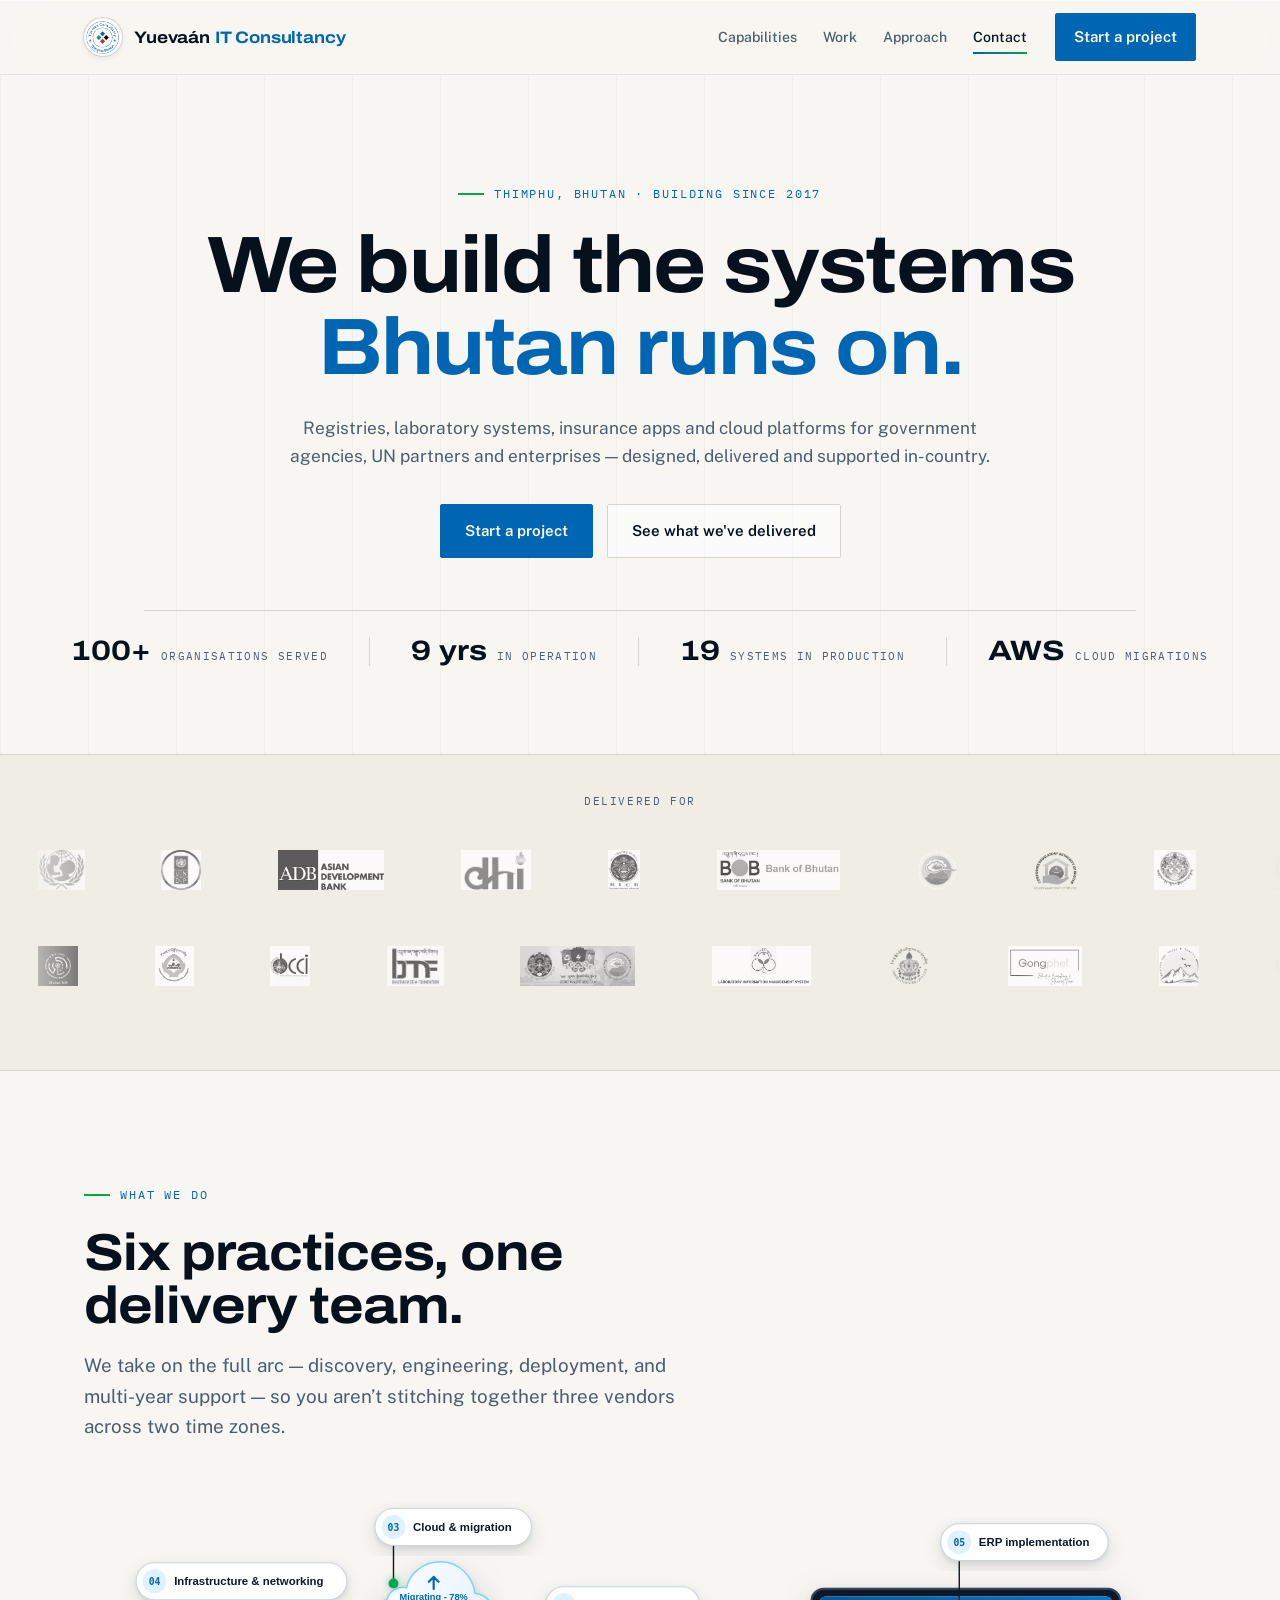
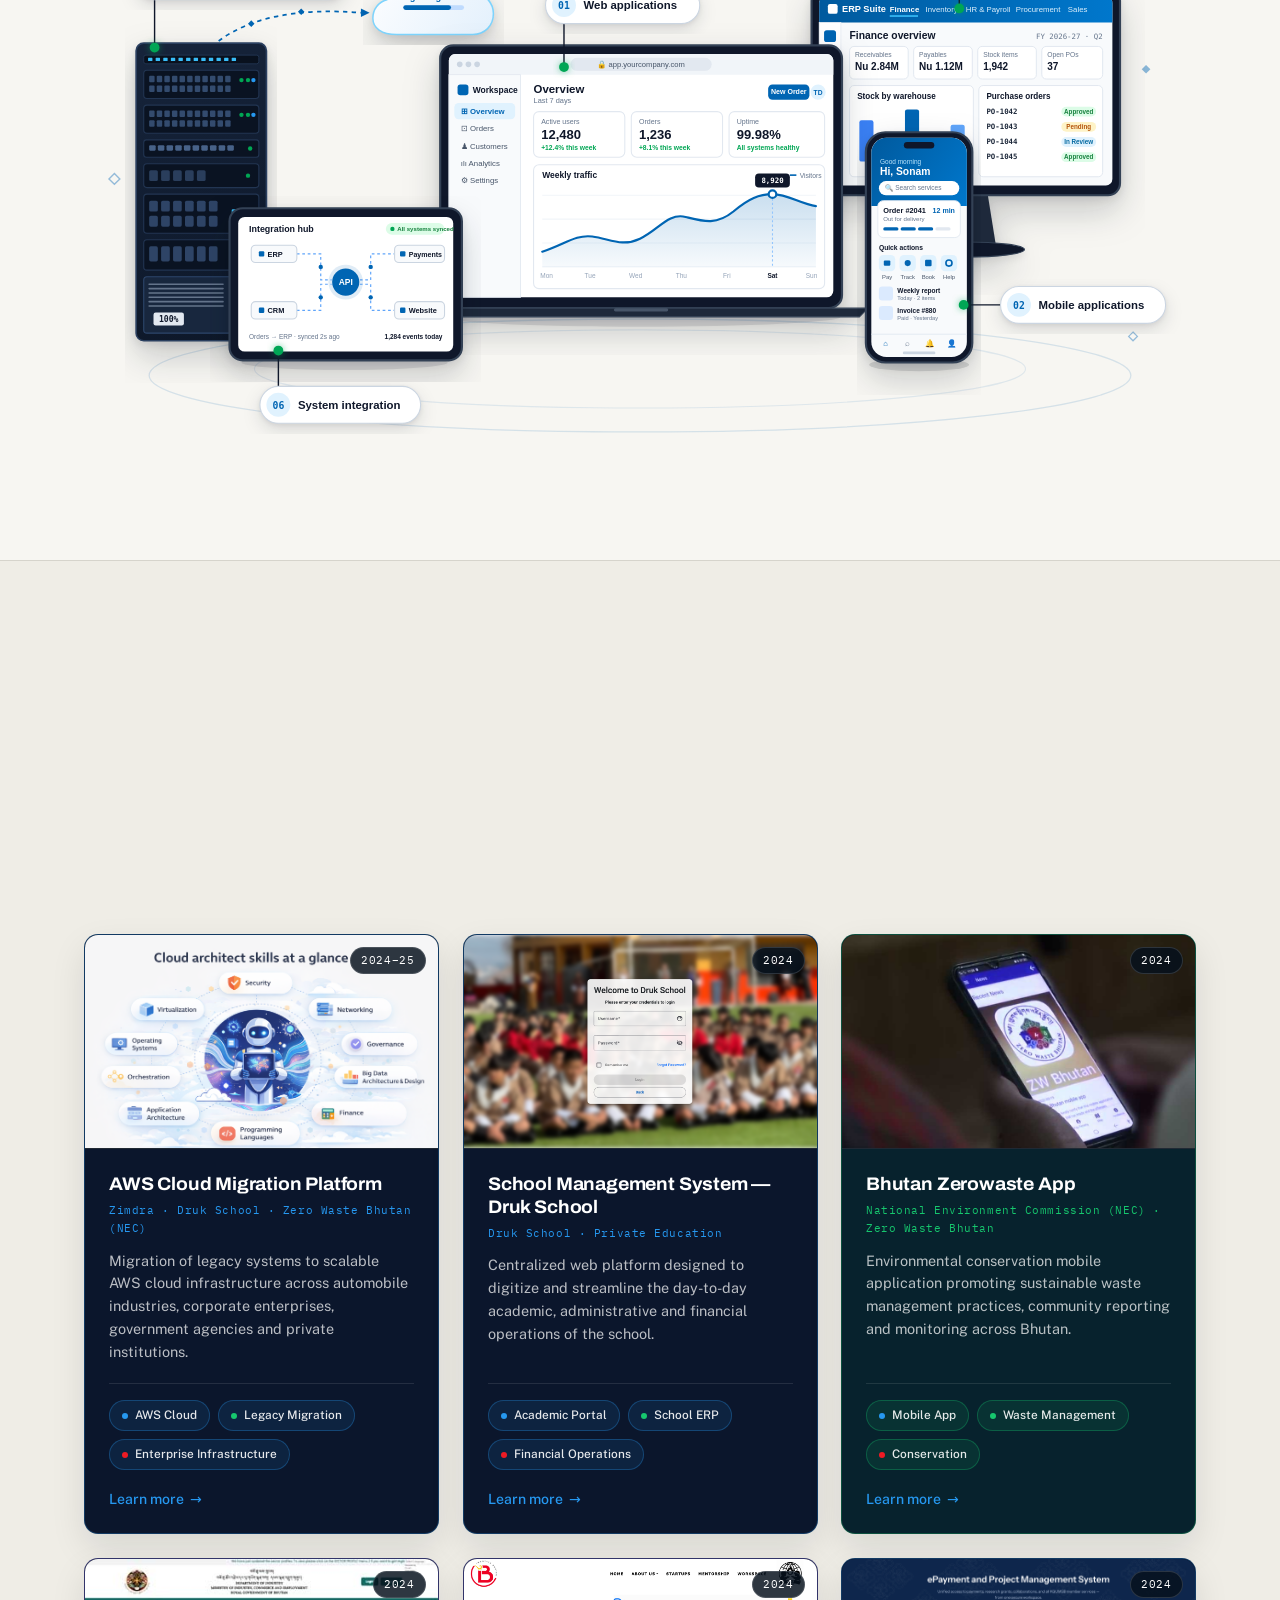
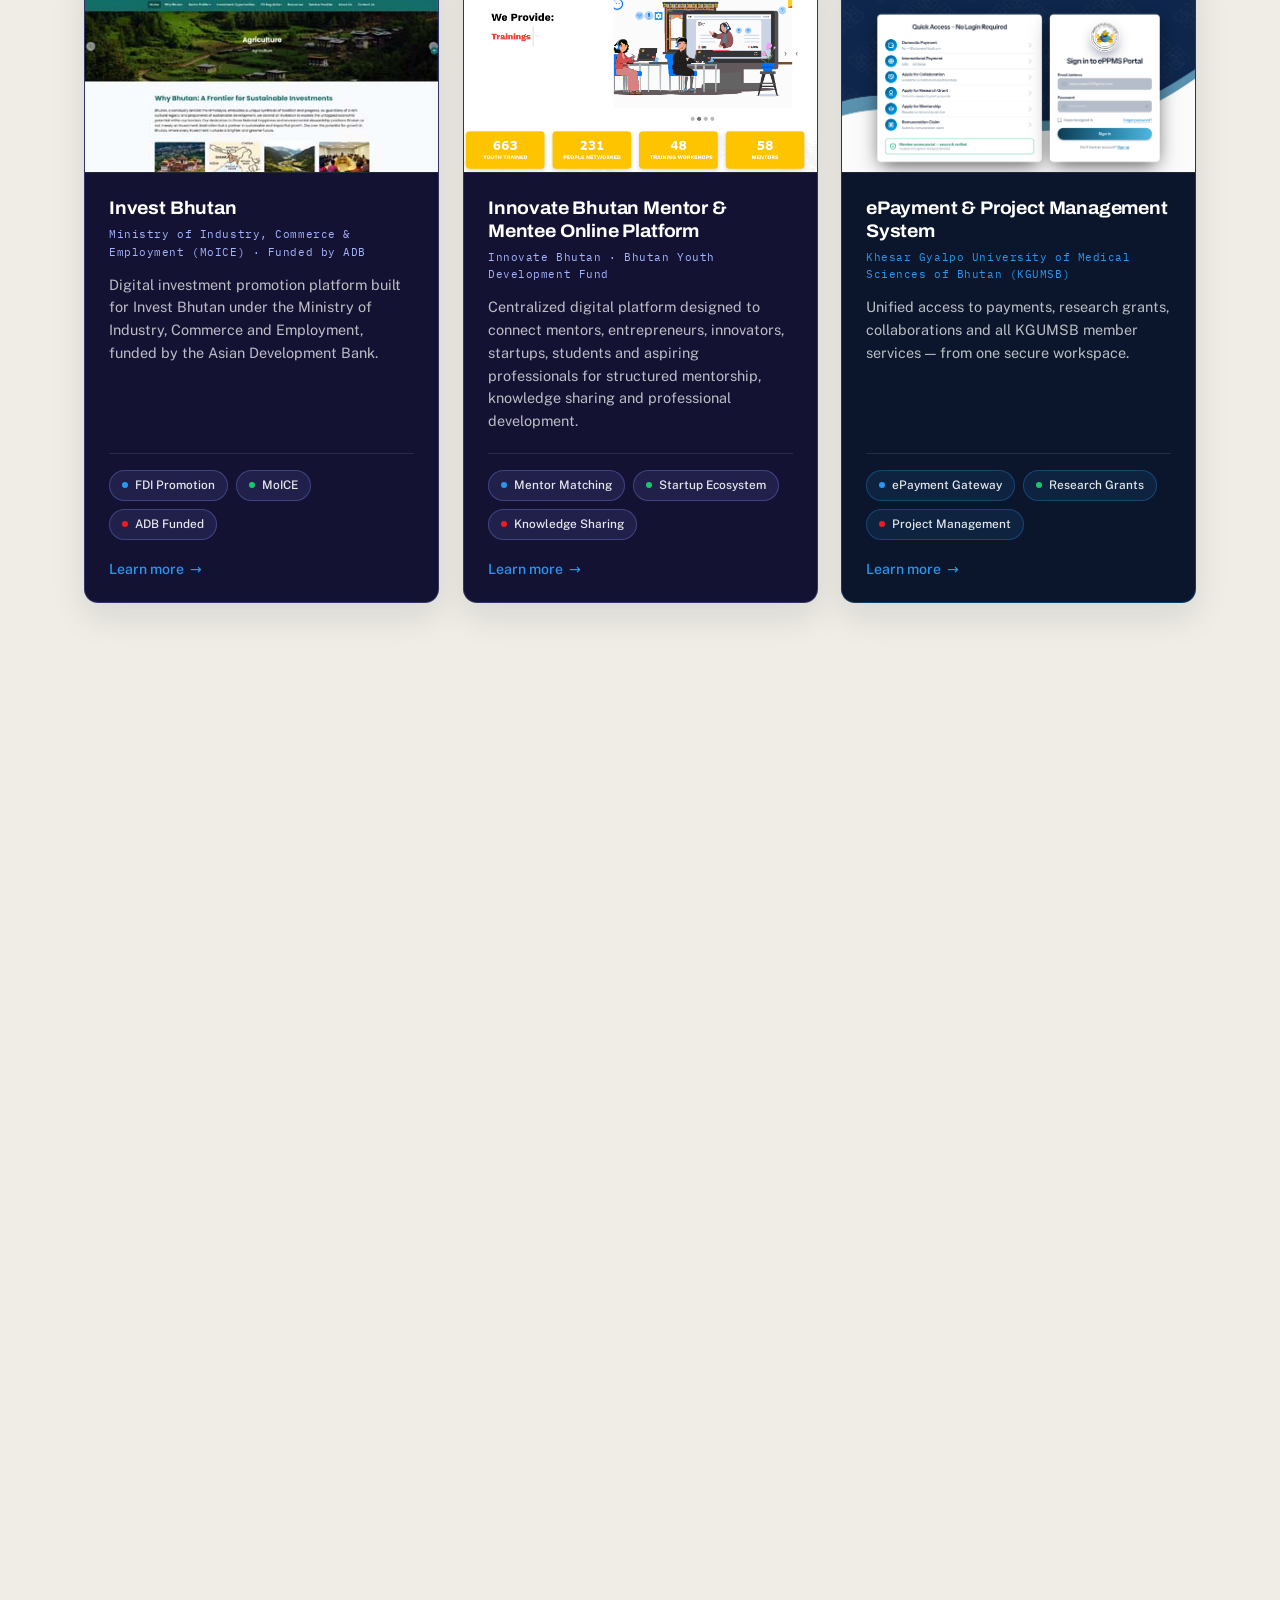
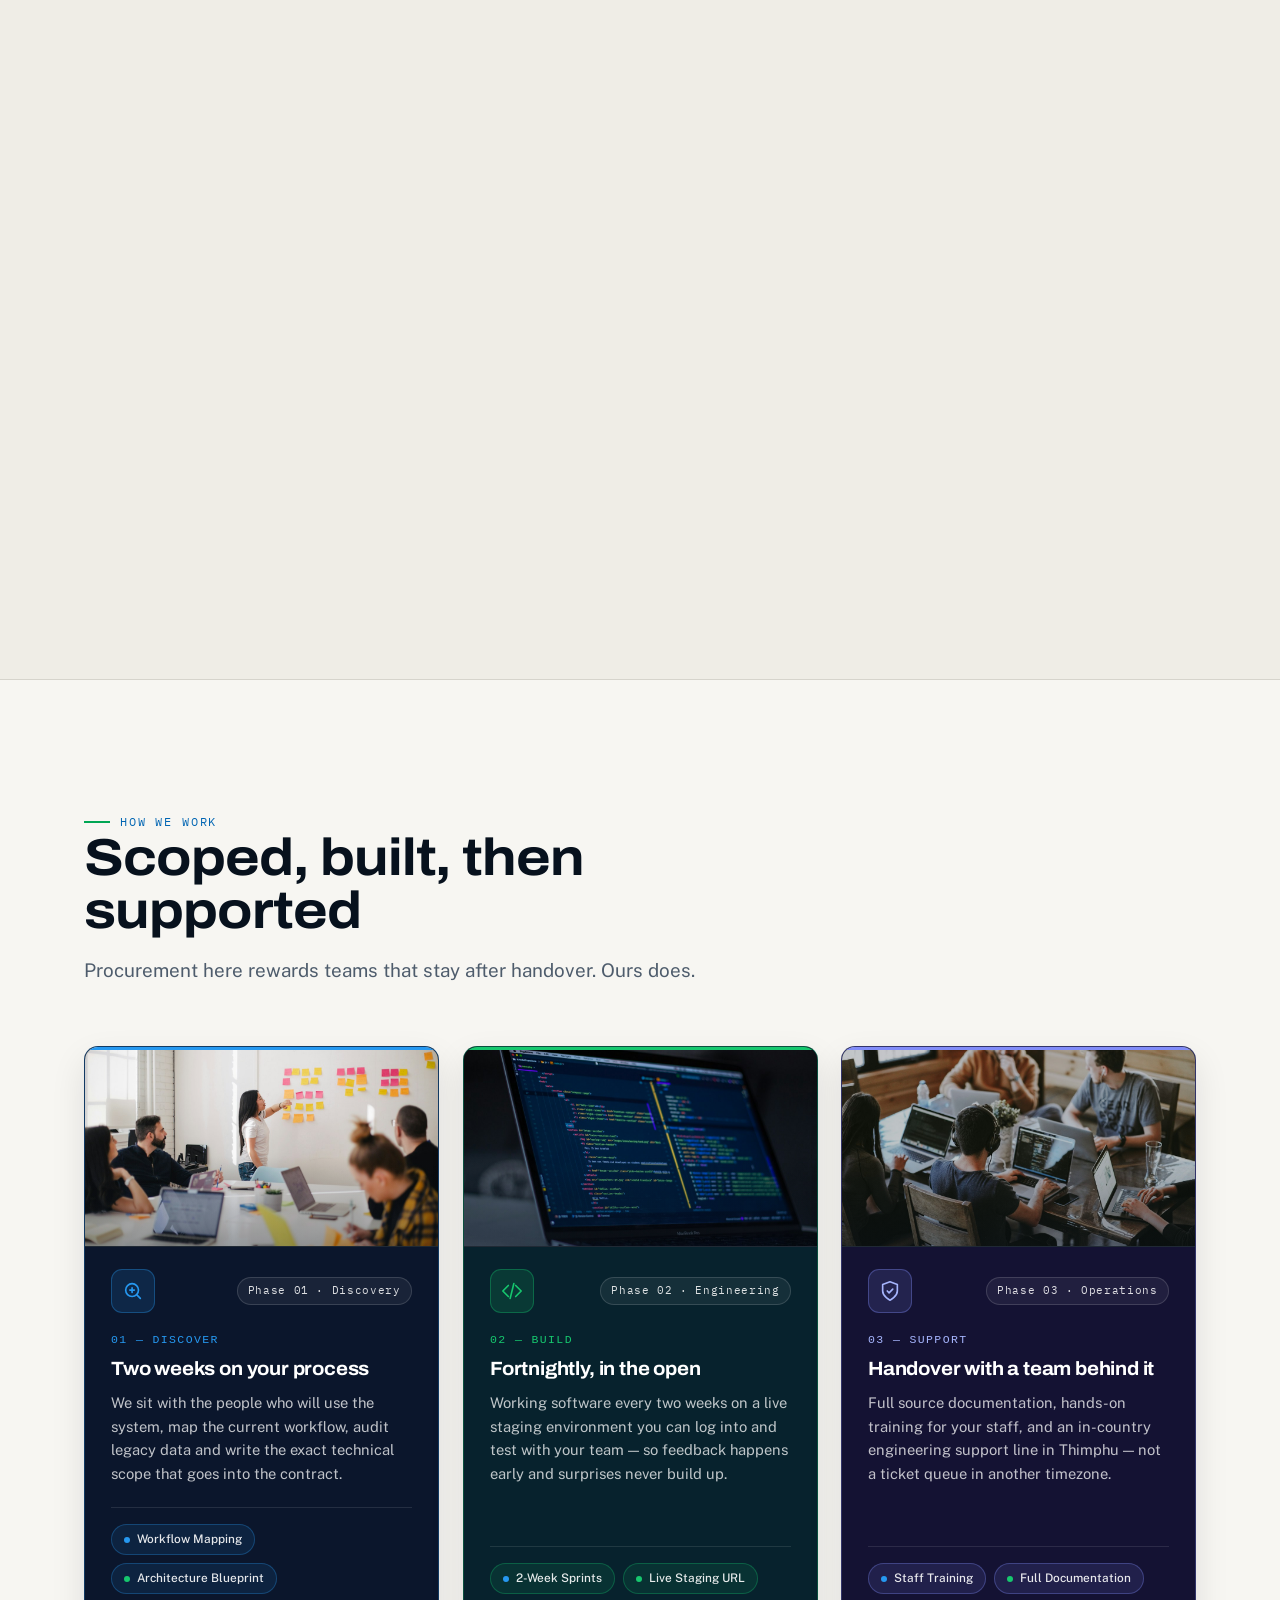
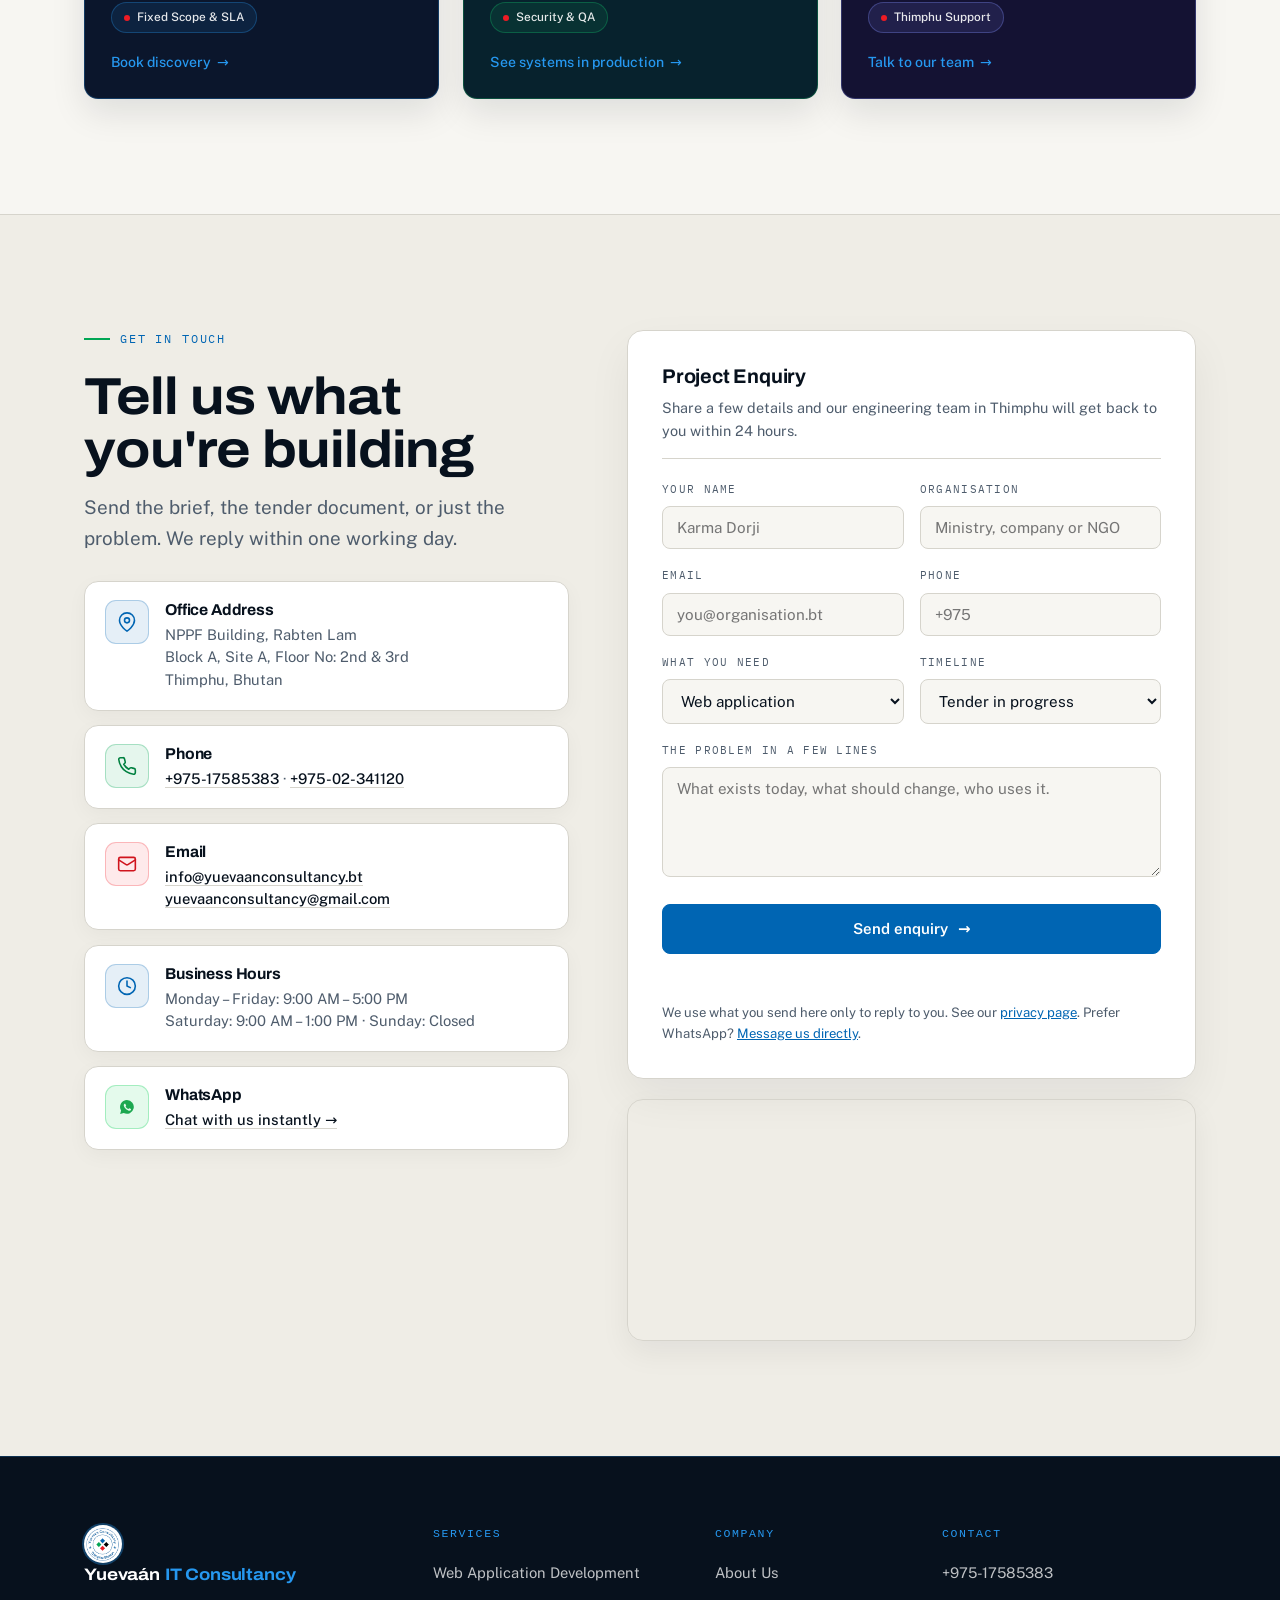
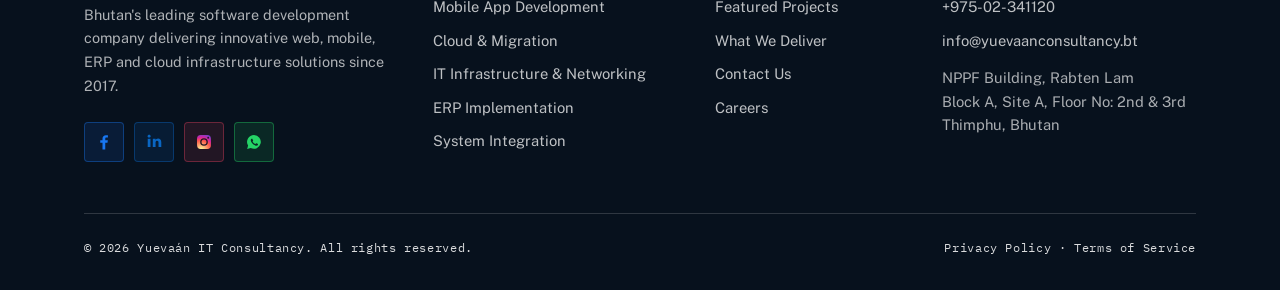
==== commit 5a837c18: "Refactor website: editorial off-white redesign, 3-column featured projects, vector capabilities show" ====
--- a/index.html
+++ b/index.html
@@ -9,7 +9,7 @@
     content="Bhutan-based software company building registries, laboratory systems, mobile apps and AWS cloud platforms for government agencies, UN partners and enterprises. Thimphu, since 2017.">
   <link rel="canonical" href="https://yuevaanconsultancy.bt/">
   <meta name="robots" content="index, follow">
-  <meta name="theme-color" content="#0D1A21">
+  <meta name="theme-color" content="#F7F6F2">
 
   <!-- Deliberately NOT included, and why:
        meta keywords    — ignored by every major engine since ~2009
@@ -53,6 +53,7 @@
     href="https://fonts.googleapis.com/css2?family=Archivo:wdth,wght@75..125,400..800&family=Public+Sans:wght@400;500;600&family=IBM+Plex+Mono:wght@400;500&display=swap"
     rel="stylesheet">
 
+  <script>document.documentElement.classList.add('js');</script>
   <link rel="stylesheet" href="style.css">
   <script src="script.js" defer></script>
 
@@ -101,13 +102,31 @@
 
 <body>
 
+  <!-- Brand preloader (active only when JS is enabled) -->
+  <div class="preloader" id="preloader" aria-hidden="true">
+    <div class="preloader-inner">
+      <div class="preloader-ring-wrap">
+        <span class="preloader-ring preloader-ring-outer"></span>
+        <span class="preloader-ring preloader-ring-inner"></span>
+        <img class="preloader-logo" src="images/yuevaanlogo-removebg-preview.png" alt="" width="84" height="84">
+      </div>
+      <div class="preloader-brand">Yuevaán<span>IT Consultancy</span></div>
+      <div class="preloader-diamonds">
+        <span class="p-dia p-dia-blue"></span>
+        <span class="p-dia p-dia-green"></span>
+        <span class="p-dia p-dia-red"></span>
+        <span class="p-dia p-dia-white"></span>
+      </div>
+    </div>
+  </div>
+
   <!-- First tab stop on the page. Hidden until it receives keyboard focus. -->
   <a class="skip-link" href="#main">Skip to content</a>
 
   <header class="topbar">
     <div class="shell topbar-inner">
       <a class="brand" href="/" aria-label="Yuevaán IT Consultancy — home">
-        <img src="images/favicon.png" alt="" width="34" height="34" onerror="this.style.display='none'">
+        <img src="images/yuevaanlogo-removebg-preview.png" alt="" width="38" height="38" onerror="this.style.display='none'">
         <span class="brand-txt">Yuevaán<span>IT Consultancy</span></span>
       </a>
       <nav class="nav" id="nav" aria-label="Main">
@@ -125,143 +144,102 @@
 
     <!-- HERO -->
     <section class="hero">
-      <div class="shell hero-grid">
-        <div>
-          <p class="eyebrow on-dark">Thimphu, Bhutan · Building since 2017</p>
-          <h1>We build the systems <em>Bhutan runs on.</em></h1>
-          <p class="hero-lede">Registries, laboratory systems, insurance apps and cloud platforms for government
-            agencies, UN partners and enterprises — designed, delivered and supported in-country.</p>
-          <div class="hero-cta">
-            <a class="btn btn-primary" href="#contact">Start a project</a>
-            <a class="btn btn-ghost" href="#work">See what we've delivered</a>
+      <div class="shell hero-center">
+        <p class="eyebrow on-dark reveal" data-delay="0">Thimphu, Bhutan · Building since 2017</p>
+        <h1 class="reveal" data-delay="80">We build the systems<br><em>Bhutan runs on.</em></h1>
+        <p class="hero-lede reveal" data-delay="160">Registries, laboratory systems, insurance apps and cloud platforms for government<br>agencies, UN partners and enterprises — designed, delivered and supported in-country.</p>
+        <div class="hero-cta reveal" data-delay="230">
+          <a class="btn btn-primary" href="#contact">Start a project</a>
+          <a class="btn btn-ghost" href="#work">See what we've delivered</a>
+        </div>
+        <div class="hero-foot">
+          <div class="hero-stat reveal" data-delay="290">
+            <span class="metric-n" data-count="100" data-suffix="+">100+</span>
+            <span class="metric-l">Organisations served</span>
           </div>
-          <div class="hero-foot">
-            <div>
-              <div class="metric-n">100+</div>
-              <div class="metric-l">Organisations served</div>
-            </div>
-            <div>
-              <div class="metric-n">9 yrs</div>
-              <div class="metric-l">In operation</div>
-            </div>
-            <div>
-              <div class="metric-n">24</div>
-              <div class="metric-l">Systems in production</div>
-            </div>
-            <div>
-              <div class="metric-n">AWS</div>
-              <div class="metric-l">Cloud migrations</div>
-            </div>
+          <div class="hero-stat reveal" data-delay="350">
+            <span class="metric-n" data-count="9" data-suffix=" yrs">9 yrs</span>
+            <span class="metric-l">In operation</span>
           </div>
-        </div>
-
-        <aside class="registry" aria-label="Systems in production">
-          <div class="registry-head">
-            <span>Deployment registry</span>
-            <span class="live"><span class="dot"></span>Live</span>
+          <div class="hero-stat reveal" data-delay="410">
+            <span class="metric-n" data-count="19">19</span>
+            <span class="metric-l">Systems in production</span>
           </div>
-          <div class="reg-row" style="animation-delay:.15s">
-            <span class="reg-name">Company Registry (CRA)</span>
-            <span class="reg-tag">Registry</span>
-            <span class="reg-org">Corporate Regulatory Authority</span>
+          <div class="hero-stat reveal" data-delay="470">
+            <span class="metric-n">AWS</span>
+            <span class="metric-l">Cloud migrations</span>
           </div>
-          <div class="reg-row" style="animation-delay:.25s">
-            <span class="reg-name">LIMS</span>
-            <span class="reg-tag">Enterprise</span>
-            <span class="reg-org">Ministry of Agriculture &amp; Forests</span>
-          </div>
-          <div class="reg-row" style="animation-delay:.35s">
-            <span class="reg-name">Child Mandala</span>
-            <span class="reg-tag">Mobile</span>
-            <span class="reg-org">UNICEF Bhutan</span>
-          </div>
-          <div class="reg-row" style="animation-delay:.45s">
-            <span class="reg-name">NBSAP Platform</span>
-            <span class="reg-tag">Platform</span>
-            <span class="reg-org">UNDP Bhutan</span>
-          </div>
-          <div class="reg-row" style="animation-delay:.55s">
-            <span class="reg-name">Invest Bhutan</span>
-            <span class="reg-tag">Platform</span>
-            <span class="reg-org">MoICE · funded by ADB</span>
-          </div>
-          <div class="reg-row" style="animation-delay:.65s">
-            <span class="reg-name">Zero Waste Bhutan</span>
-            <span class="reg-tag">Mobile</span>
-            <span class="reg-org">National Environment Commission</span>
-          </div>
-          <p class="registry-foot">6 of 24 shown · updated Aug 2026</p>
-        </aside>
+        </div>
       </div>
     </section>
 
     <!-- CLIENTS -->
     <!-- each .marq-group is duplicated by script.js to make the loop seamless -->
     <div class="clients">
-      <p class="clients-label">Delivered for</p>
+      <p class="clients-label reveal">Delivered for</p>
 
       <!-- row 1 — right to left -->
-      <div class="marquee">
+      <div class="marquee reveal">
         <div class="marq-track">
           <div class="marq-group">
-            <span class="marq-item"><img src="images/clients/unicef.png" alt="UNICEF Bhutan"
-                onerror="this.outerHTML='<span class=&quot;client-fallback&quot;>UNICEF</span>'"></span>
-            <span class="marq-item"><img src="images/clients/undp.jpg" alt="UNDP"
+            <span class="marq-item" data-org="UNICEF Bhutan"><img src="images/clients/unicef.png" alt="UNICEF Bhutan"
+                onerror="this.outerHTML='<span class=&quot;client-fallback&quot;>UNICEF Bhutan</span>'"></span>
+            <span class="marq-item" data-org="United Nations Development Programme (UNDP)"><img src="images/clients/undp.jpg" alt="United Nations Development Programme (UNDP)"
                 onerror="this.outerHTML='<span class=&quot;client-fallback&quot;>UNDP</span>'"></span>
-            <span class="marq-item"><img src="images/clients/adb.png" alt="Asian Development Bank"
+            <span class="marq-item" data-org="Asian Development Bank (ADB)"><img src="images/clients/adb.png" alt="Asian Development Bank (ADB)"
                 onerror="this.outerHTML='<span class=&quot;client-fallback&quot;>ADB</span>'"></span>
-            <span class="marq-item"><img src="images/clients/dhi.png" alt="Druk Holding and Investments"
+            <span class="marq-item" data-org="Druk Holding &amp; Investments (DHI)"><img src="images/clients/dhi.png" alt="Druk Holding and Investments (DHI)"
                 onerror="this.outerHTML='<span class=&quot;client-fallback&quot;>DHI</span>'"></span>
-            <span class="marq-item"><img src="images/clients/ricbl.jpg" alt="Royal Insurance Corporation of Bhutan"
+            <span class="marq-item" data-org="Royal Insurance Corporation of Bhutan (RICBL)"><img src="images/clients/ricbl.jpg" alt="Royal Insurance Corporation of Bhutan (RICBL)"
                 onerror="this.outerHTML='<span class=&quot;client-fallback&quot;>RICBL</span>'"></span>
-            <span class="marq-item"><img src="images/clients/bob.png" alt="Bank of Bhutan"
+            <span class="marq-item" data-org="Bank of Bhutan (BoB)"><img src="images/clients/bob.png" alt="Bank of Bhutan (BoB)"
                 onerror="this.outerHTML='<span class=&quot;client-fallback&quot;>Bank of Bhutan</span>'"></span>
-            <span class="marq-item"><img src="images/clients/nec.png" alt="National Environment Commission"
+            <span class="marq-item" data-org="National Environment Commission (NEC)"><img src="images/clients/nec.png" alt="National Environment Commission (NEC)"
                 onerror="this.outerHTML='<span class=&quot;client-fallback&quot;>NEC</span>'"></span>
-            <span class="marq-item"><img src="images/clients/cra-logo.png"
-                alt="Corporate Regulatory Authority of Bhutan"
+            <span class="marq-item" data-org="Corporate Regulatory Authority of Bhutan (CRA)"><img src="images/clients/cra-logo.png"
+                alt="Corporate Regulatory Authority of Bhutan (CRA)"
                 onerror="this.outerHTML='<span class=&quot;client-fallback&quot;>CRA</span>'"></span>
-            <span class="marq-item"><img src="images/clients/moice.jpg"
-                alt="Ministry of Industry, Commerce and Employment"
-                onerror="this.outerHTML='<span class=&quot;client-fallback&quot;>MOICE</span>'"></span>
-            <span class="marq-item"><img src="images/clients/aog.png" alt="Office of Attorney General"
-                onerror="this.outerHTML='<span class=&quot;client-fallback&quot;>AOG</span>'"></span>
-            <span class="marq-item"><img src="images/clients/rspn.png" alt="Royal Society for the Protection of Nature"
+            <span class="marq-item" data-org="Ministry of Industry, Commerce &amp; Employment (MoICE)"><img src="images/clients/moice.jpg"
+                alt="Ministry of Industry, Commerce and Employment (MoICE)"
+                onerror="this.outerHTML='<span class=&quot;client-fallback&quot;>MoICE</span>'"></span>
+            <span class="marq-item" data-org="Office of the Attorney General (OAG)"><img src="images/clients/aog.png" alt="Office of the Attorney General (OAG)"
+                onerror="this.outerHTML='<span class=&quot;client-fallback&quot;>OAG</span>'"></span>
+            <span class="marq-item" data-org="Royal Society for the Protection of Nature (RSPN)"><img src="images/clients/rspn.png" alt="Royal Society for the Protection of Nature (RSPN)"
                 onerror="this.outerHTML='<span class=&quot;client-fallback&quot;>RSPN</span>'"></span>
-            <span class="marq-item"><img src="images/clients/rim.png" alt="Royal Institute of Management"
+            <span class="marq-item" data-org="Royal Institute of Management (RIM)"><img src="images/clients/rim.png" alt="Royal Institute of Management (RIM)"
                 onerror="this.outerHTML='<span class=&quot;client-fallback&quot;>RIM</span>'"></span>
           </div>
         </div>
       </div>
 
       <!-- row 2 — left to right -->
-      <div class="marquee">
+      <div class="marquee reveal">
         <div class="marq-track reverse">
           <div class="marq-group">
-            <span class="marq-item"><img src="images/clients/ndi.jpg" alt="Bhutan National Digital Identity"
+            <span class="marq-item" data-org="Bhutan National Digital Identity (NDI)"><img src="images/clients/ndi.jpg" alt="Bhutan National Digital Identity (NDI)"
                 onerror="this.outerHTML='<span class=&quot;client-fallback&quot;>NDI</span>'"></span>
-            <span class="marq-item"><img src="images/clients/ocp.png" alt="Office of Consumer Protection"
+            <span class="marq-item" data-org="Office of Consumer Protection (OCP)"><img src="images/clients/ocp.png" alt="Office of Consumer Protection (OCP)"
                 onerror="this.outerHTML='<span class=&quot;client-fallback&quot;>OCP</span>'"></span>
-            <span class="marq-item"><img src="images/clients/bcci.jpg" alt="BCCI"
+            <span class="marq-item" data-org="Bhutan Chamber of Commerce &amp; Industry (BCCI)"><img src="images/clients/bcci.jpg" alt="Bhutan Chamber of Commerce and Industry (BCCI)"
                 onerror="this.outerHTML='<span class=&quot;client-fallback&quot;>BCCI</span>'"></span>
-            <span class="marq-item"><img src="images/clients/bmf.jpeg" alt="Bhutan Media Foundation"
+            <span class="marq-item" data-org="Bhutan Media Foundation (BMF)"><img src="images/clients/bmf.jpeg" alt="Bhutan Media Foundation (BMF)"
                 onerror="this.outerHTML='<span class=&quot;client-fallback&quot;>BMF</span>'"></span>
-            <span class="marq-item"><img src="images/clients/zerowaste.png" alt="Zero Waste Bhutan"
+            <span class="marq-item" data-org="Zero Waste Bhutan"><img src="images/clients/zerowaste.png" alt="Zero Waste Bhutan"
                 onerror="this.outerHTML='<span class=&quot;client-fallback&quot;>Zero Waste Bhutan</span>'"></span>
-            <span class="marq-item"><img src="images/clients/lims.png" alt="LIMS"
+            <span class="marq-item" data-org="National Centre for Animal Health (LIMS)"><img src="images/clients/lims.png" alt="National Centre for Animal Health (LIMS)"
                 onerror="this.outerHTML='<span class=&quot;client-fallback&quot;>LIMS</span>'"></span>
-            <span class="marq-item"><img src="images/clients/zimdra.png" alt="Zimdra"
+            <span class="marq-item" data-org="Zimdra Food Pvt. Ltd."><img src="images/clients/zimdra.png" alt="Zimdra Food Pvt. Ltd."
                 onerror="this.outerHTML='<span class=&quot;client-fallback&quot;>Zimdra</span>'"></span>
-            <span class="marq-item"><img src="images/clients/gongphel.png" alt="Gongphel ECPF"
+            <span class="marq-item" data-org="Gongphel Early Learning Centre (ECPF)"><img src="images/clients/gongphel.png" alt="Gongphel Early Learning Centre (ECPF)"
                 onerror="this.outerHTML='<span class=&quot;client-fallback&quot;>Gongphel ECPF</span>'"></span>
-            <span class="marq-item"><img src="images/clients/bhutangbs.jpg" alt="Bhutan GBS"
+            <span class="marq-item" data-org="Bhutan Green Business Standards (GBS)"><img src="images/clients/bhutangbs.jpg" alt="Bhutan Green Business Standards (GBS)"
                 onerror="this.outerHTML='<span class=&quot;client-fallback&quot;>Bhutan GBS</span>'"></span>
-            <span class="marq-item"><img src="images/clients/investbhutan.png" alt="Invest Bhutan"
+            <span class="marq-item" data-org="Invest Bhutan Portal (MoICE)"><img src="images/clients/investbhutan.png" alt="Invest Bhutan Portal (MoICE)"
                 onerror="this.outerHTML='<span class=&quot;client-fallback&quot;>Invest Bhutan</span>'"></span>
-            <span class="marq-item"><img src="images/clients/nbc.jpg" alt="National Biodiversity Center"
+            <span class="marq-item" data-org="National Biodiversity Centre (NBC)"><img src="images/clients/nbc.jpg" alt="National Biodiversity Centre (NBC)"
                 onerror="this.outerHTML='<span class=&quot;client-fallback&quot;>NBC</span>'"></span>
-            <span class="marq-item"><img src="images/clients/innovativebhutan.png" alt="Innovative Bhutan"
-                onerror="this.outerHTML='<span class=&quot;client-fallback&quot;>Innovative Bhutan</span>'"></span>
+            <span class="marq-item" data-org="Innovate Bhutan"><img src="images/clients/innovativebhutan.png" alt="Innovate Bhutan"
+                onerror="this.outerHTML='<span class=&quot;client-fallback&quot;>Innovate Bhutan</span>'"></span>
           </div>
         </div>
       </div>
@@ -271,186 +249,477 @@
     <section id="capabilities" class="caps">
       <div class="shell">
         <div class="sec-head reveal">
-          <p class="eyebrow">What we do</p>
-          <h2>Six practices, one delivery team</h2>
-          <p class="lede">Most of our work starts as one system and grows into infrastructure. We scope, build, migrate
-            and then stay on to support it.</p>
-        </div>
-        <div class="cap-grid reveal">
-          <article class="cap">
-            <svg class="cap-icon" viewBox="0 0 24 24" fill="none" stroke="currentColor" stroke-width="1.4"
-              aria-hidden="true">
-              <rect x="2.5" y="4" width="19" height="15" rx="1.5" />
-              <path d="M2.5 8.5h19M6 6.2h.01M8.6 6.2h.01" />
-            </svg>
-            <h3>Web applications</h3>
-            <p>Public portals, registries and internal platforms built to handle real transaction volume and audit
-              requirements.</p>
-            <div class="cap-tags"><span class="tag">Portals</span><span class="tag">e-Services</span><span
-                class="tag">E-commerce</span></div>
-          </article>
-          <article class="cap">
-            <svg class="cap-icon" viewBox="0 0 24 24" fill="none" stroke="currentColor" stroke-width="1.4"
-              aria-hidden="true">
-              <rect x="6" y="2.5" width="12" height="19" rx="2" />
-              <path d="M10.5 18.5h3" />
-            </svg>
-            <h3>Mobile applications</h3>
-            <p>Native and cross-platform apps for iOS and Android, from citizen-facing services to field data
-              collection.</p>
-            <div class="cap-tags"><span class="tag">iOS</span><span class="tag">Android</span><span
-                class="tag">Offline-first</span></div>
-          </article>
-          <article class="cap">
-            <svg class="cap-icon" viewBox="0 0 24 24" fill="none" stroke="currentColor" stroke-width="1.4"
-              aria-hidden="true">
-              <path d="M7 18.5h10.2a3.8 3.8 0 0 0 .6-7.55A5.6 5.6 0 0 0 7.2 9.6 4.45 4.45 0 0 0 7 18.5Z" />
-            </svg>
-            <h3>Cloud &amp; migration</h3>
-            <p>AWS architecture, migration of legacy systems, and ongoing cost and performance tuning after go-live.</p>
-            <div class="cap-tags"><span class="tag">AWS</span><span class="tag">Migration</span><span
-                class="tag">DevOps</span></div>
-          </article>
-          <article class="cap">
-            <svg class="cap-icon" viewBox="0 0 24 24" fill="none" stroke="currentColor" stroke-width="1.4"
-              aria-hidden="true">
-              <rect x="3" y="3.5" width="18" height="7" rx="1.5" />
-              <rect x="3" y="13.5" width="18" height="7" rx="1.5" />
-              <path d="M6.8 7h.01M6.8 17h.01" />
-            </svg>
-            <h3>Infrastructure &amp; networking</h3>
-            <p>Supply, installation and support of servers, networks and security for mission-critical environments.</p>
-            <div class="cap-tags"><span class="tag">Servers</span><span class="tag">Networks</span><span
-                class="tag">Support</span></div>
-          </article>
-          <article class="cap">
-            <svg class="cap-icon" viewBox="0 0 24 24" fill="none" stroke="currentColor" stroke-width="1.4"
-              aria-hidden="true">
-              <circle cx="12" cy="12" r="9" />
-              <path d="M12 3a9 9 0 0 1 0 18M3.4 9.8h17.2M3.4 14.2h17.2" />
-            </svg>
-            <h3>ERP implementation</h3>
-            <p>Finance, inventory, HR and POS modules configured for how Bhutanese organisations actually operate.</p>
-            <div class="cap-tags"><span class="tag">Finance</span><span class="tag">Inventory</span><span
-                class="tag">POS</span></div>
-          </article>
-          <article class="cap">
-            <svg class="cap-icon" viewBox="0 0 24 24" fill="none" stroke="currentColor" stroke-width="1.4"
-              aria-hidden="true">
-              <path d="M9.5 14.5 4.8 19.2M14.5 9.5l4.7-4.7" />
-              <circle cx="7" cy="17" r="3.2" />
-              <circle cx="17" cy="7" r="3.2" />
-            </svg>
-            <h3>System integration</h3>
-            <p>Connecting registries, payment gateways and national digital identity so services talk to each other.</p>
-            <div class="cap-tags"><span class="tag">APIs</span><span class="tag">Payments</span><span
-                class="tag">NDI</span></div>
-          </article>
-        </div>
+          <span class="eyebrow">What we do</span>
+          <h2>Six practices, one delivery team.</h2>
+          <p class="lede">We take on the full arc — discovery, engineering, deployment, and multi-year support — so you
+            aren’t stitching together three vendors across two time zones.</p>
+        </div>
+
+        <figure class="caps-showcase reveal" data-reveal="scale">
+          <img src="images/what-we-deliver.svg"
+            alt="Six practices, one delivery team: 01 Web applications, 02 Mobile applications, 03 Cloud &amp; migration, 04 Infrastructure &amp; networking, 05 ERP implementation, 06 System integration"
+            width="1024" height="500" loading="lazy">
+        </figure>
       </div>
     </section>
 
-    <!-- WORK -->
+    <!-- WORK — FEATURED PROJECTS (EDITORIAL ARCHITECTURAL GRID) -->
     <section id="work" class="work">
       <div class="shell">
         <div class="sec-head reveal">
-          <p class="eyebrow on-dark">Selected work</p>
+          <p class="eyebrow on-dark">Selected work · Featured projects</p>
           <h2>Systems in production</h2>
-          <p class="lede">Each of these is live and maintained. Case studies cover the problem, the architecture and
-            what changed after launch.</p>
-        </div>
-        <table class="wtable reveal">
-          <thead>
-            <tr>
-              <th>System</th>
-              <th>Organisation</th>
-              <th>Type</th>
-              <th>Year</th>
-              <th></th>
-            </tr>
-          </thead>
-          <tbody>
-            <tr>
-              <td><span class="w-sys">AWS migrations</span><span class="w-desc">Legacy systems moved to AWS for Zimdra,
-                  Druk School and Zero Waste Bhutan.</span></td>
-              <td class="w-org">Multiple</td>
-              <td class="w-type">Cloud</td>
-              <td class="w-year">2024–25</td>
-              <td><span class="w-arrow">→</span></td>
-            </tr>
-            <tr>
-              <td><span class="w-sys">Invest Bhutan</span><span class="w-desc">Investment promotion platform for MoICE,
-                  funded by ADB.</span></td>
-              <td class="w-org">MoICE · ADB</td>
-              <td class="w-type">Platform</td>
-              <td class="w-year">2024</td>
-              <td><span class="w-arrow">→</span></td>
-            </tr>
-            <tr>
-              <td><span class="w-sys">Child Mandala</span><span class="w-desc">Early-learning app built with UNICEF
-                  Bhutan for parents and educators.</span></td>
-              <td class="w-org">UNICEF Bhutan</td>
-              <td class="w-type">Mobile</td>
-              <td class="w-year">2023</td>
-              <td><span class="w-arrow">→</span></td>
-            </tr>
-            <tr>
-              <td><span class="w-sys">RICBL Mobile</span><span class="w-desc">Policy access and claims for insurance
-                  customers nationwide.</span></td>
-              <td class="w-org">Royal Insurance Corporation of Bhutan</td>
-              <td class="w-type">Mobile</td>
-              <td class="w-year">2023</td>
-              <td><span class="w-arrow">→</span></td>
-            </tr>
-            <tr>
-              <td><span class="w-sys">LIMS</span><span class="w-desc">Laboratory information system covering sample
-                  intake through certification.</span></td>
-              <td class="w-org">Ministry of Agriculture &amp; Forests</td>
-              <td class="w-type">Enterprise</td>
-              <td class="w-year">2022</td>
-              <td><span class="w-arrow">→</span></td>
-            </tr>
-            <tr>
-              <td><span class="w-sys">Company Registry (CRA)</span><span class="w-desc">Business registration and
-                  compliance management, end to end.</span></td>
-              <td class="w-org">Corporate Regulatory Authority</td>
-              <td class="w-type">Registry</td>
-              <td class="w-year">2021</td>
-              <td><span class="w-arrow">→</span></td>
-            </tr>
-          </tbody>
-        </table>
-        <p class="work-note">+ 18 more across government, banking, hospitality and civil society.</p>
+          <p class="lede">Nineteen featured production systems delivered and maintained across Bhutan — ordered chronologically from our most recent deployments.</p>
+        </div>
+
+        <div class="proj-grid">
+          <!-- 01 (2024–25): AWS Migration for Automobile Industries, Corporates, Government & Private -->
+          <article class="proj-card reveal" data-accent="blue">
+            <div class="proj-media">
+              <img src="images/clients/cloud.png" alt="AWS Migration for Zimdra, Druk School and Zero Waste Bhutan" loading="lazy">
+              <span class="proj-year">2024–25</span>
+            </div>
+            <div class="proj-body">
+              <h3 class="proj-title">AWS Cloud Migration Platform</h3>
+              <p class="proj-org">Zimdra · Druk School · Zero Waste Bhutan (NEC)</p>
+              <p class="proj-desc">Migration of legacy systems to scalable AWS cloud infrastructure across automobile industries, corporate enterprises, government agencies and private institutions.</p>
+              <div class="proj-tags">
+                <span class="proj-tag">AWS Cloud</span>
+                <span class="proj-tag">Legacy Migration</span>
+                <span class="proj-tag">Enterprise Infrastructure</span>
+              </div>
+              <a class="proj-more" href="#contact">Learn more <span aria-hidden="true">→</span></a>
+            </div>
+          </article>
+
+          <!-- 02 (2024): School Management System - Drukschool -->
+          <article class="proj-card reveal" data-accent="blue">
+            <div class="proj-media">
+              <img src="images/system/drukschool.png" alt="School Management System for Druk School" loading="lazy">
+              <span class="proj-year">2024</span>
+            </div>
+            <div class="proj-body">
+              <h3 class="proj-title">School Management System — Druk School</h3>
+              <p class="proj-org">Druk School · Private Education</p>
+              <p class="proj-desc">Centralized web platform designed to digitize and streamline the day-to-day academic, administrative and financial operations of the school.</p>
+              <div class="proj-tags">
+                <span class="proj-tag">Academic Portal</span>
+                <span class="proj-tag">School ERP</span>
+                <span class="proj-tag">Financial Operations</span>
+              </div>
+              <a class="proj-more" href="#contact">Learn more <span aria-hidden="true">→</span></a>
+            </div>
+          </article>
+
+          <!-- 03 (2024): Bhutan Zerowaste App -->
+          <article class="proj-card reveal" data-accent="green">
+            <div class="proj-media">
+              <img src="images/system/zwbhu.jpg" alt="Bhutan Zerowaste App" loading="lazy">
+              <span class="proj-year">2024</span>
+            </div>
+            <div class="proj-body">
+              <h3 class="proj-title">Bhutan Zerowaste App</h3>
+              <p class="proj-org">National Environment Commission (NEC) · Zero Waste Bhutan</p>
+              <p class="proj-desc">Environmental conservation mobile application promoting sustainable waste management practices, community reporting and monitoring across Bhutan.</p>
+              <div class="proj-tags">
+                <span class="proj-tag">Mobile App</span>
+                <span class="proj-tag">Waste Management</span>
+                <span class="proj-tag">Conservation</span>
+              </div>
+              <a class="proj-more" href="#contact">Learn more <span aria-hidden="true">→</span></a>
+            </div>
+          </article>
+
+          <!-- 04 (2024): Invest Bhutan -->
+          <article class="proj-card reveal" data-accent="red">
+            <div class="proj-media">
+              <img src="images/investbhutan.jpg" alt="Invest Bhutan Platform for MoICE" loading="lazy">
+              <span class="proj-year">2024</span>
+            </div>
+            <div class="proj-body">
+              <h3 class="proj-title">Invest Bhutan</h3>
+              <p class="proj-org">Ministry of Industry, Commerce &amp; Employment (MoICE) · Funded by ADB</p>
+              <p class="proj-desc">Digital investment promotion platform built for Invest Bhutan under the Ministry of Industry, Commerce and Employment, funded by the Asian Development Bank.</p>
+              <div class="proj-tags">
+                <span class="proj-tag">FDI Promotion</span>
+                <span class="proj-tag">MoICE</span>
+                <span class="proj-tag">ADB Funded</span>
+              </div>
+              <a class="proj-more" href="https://investbhutan.gov.bt" target="_blank" rel="noopener noreferrer">Learn more <span aria-hidden="true">→</span></a>
+            </div>
+          </article>
+
+          <!-- 05 (2024): Innovate Bhutan Mentor & Mentee Online Platform -->
+          <article class="proj-card reveal" data-accent="red">
+            <div class="proj-media">
+              <img src="images/system/innovate.png" alt="Innovate Bhutan Mentor and Mentee Online Platform" loading="lazy">
+              <span class="proj-year">2024</span>
+            </div>
+            <div class="proj-body">
+              <h3 class="proj-title">Innovate Bhutan Mentor &amp; Mentee Online Platform</h3>
+              <p class="proj-org">Innovate Bhutan · Bhutan Youth Development Fund</p>
+              <p class="proj-desc">Centralized digital platform designed to connect mentors, entrepreneurs, innovators, startups, students and aspiring professionals for structured mentorship, knowledge sharing and professional development.</p>
+              <div class="proj-tags">
+                <span class="proj-tag">Mentor Matching</span>
+                <span class="proj-tag">Startup Ecosystem</span>
+                <span class="proj-tag">Knowledge Sharing</span>
+              </div>
+              <a class="proj-more" href="#contact">Learn more <span aria-hidden="true">→</span></a>
+            </div>
+          </article>
+
+          <!-- 06 (2024): ePayment and Project Management System (KGUMSB) -->
+          <article class="proj-card reveal" data-accent="blue">
+            <div class="proj-media">
+              <img src="images/system/eppms.png" alt="ePayment and Project Management System" loading="lazy">
+              <span class="proj-year">2024</span>
+            </div>
+            <div class="proj-body">
+              <h3 class="proj-title">ePayment &amp; Project Management System</h3>
+              <p class="proj-org">Khesar Gyalpo University of Medical Sciences of Bhutan (KGUMSB)</p>
+              <p class="proj-desc">Unified access to payments, research grants, collaborations and all KGUMSB member services — from one secure workspace.</p>
+              <div class="proj-tags">
+                <span class="proj-tag">ePayment Gateway</span>
+                <span class="proj-tag">Research Grants</span>
+                <span class="proj-tag">Project Management</span>
+              </div>
+              <a class="proj-more" href="#contact">Learn more <span aria-hidden="true">→</span></a>
+            </div>
+          </article>
+
+          <!-- 07 (2024): Bhutan Product List - DCSI -->
+          <article class="proj-card reveal" data-accent="green">
+            <div class="proj-media">
+              <img src="images/system/product-directory.png" alt="Bhutan Product List — DCSI" loading="lazy">
+              <span class="proj-year">2024</span>
+            </div>
+            <div class="proj-body">
+              <h3 class="proj-title">Bhutan Product List — DCSI</h3>
+              <p class="proj-org">Department of Cottage &amp; Small Industry (DCSI) · MoICE</p>
+              <p class="proj-desc">National directory showcasing authentic products made in Bhutan alongside producer profiles, pricing and catalog specifications.</p>
+              <div class="proj-tags">
+                <span class="proj-tag">Made in Bhutan</span>
+                <span class="proj-tag">Product Directory</span>
+                <span class="proj-tag">Government Portal</span>
+              </div>
+              <a class="proj-more" href="#contact">Learn more <span aria-hidden="true">→</span></a>
+            </div>
+          </article>
+
+          <!-- 08 (2024): Hotel POS System -->
+          <article class="proj-card reveal" data-accent="red">
+            <div class="proj-media">
+              <img src="images/system/pos.png" alt="Hotel POS System" loading="lazy">
+              <span class="proj-year">2024</span>
+            </div>
+            <div class="proj-body">
+              <h3 class="proj-title">Hotel POS System</h3>
+              <p class="proj-org">Hospitality &amp; Enterprise Sector</p>
+              <p class="proj-desc">Complete Point of Sale, billing, table ordering, inventory and management solution built for Bhutan’s hospitality industry.</p>
+              <div class="proj-tags">
+                <span class="proj-tag">Point of Sale</span>
+                <span class="proj-tag">Hospitality ERP</span>
+                <span class="proj-tag">Billing &amp; Inventory</span>
+              </div>
+              <a class="proj-more" href="#contact">Learn more <span aria-hidden="true">→</span></a>
+            </div>
+          </article>
+
+          <!-- 09 (2023): Child Mandala App -->
+          <article class="proj-card reveal" data-accent="blue">
+            <div class="proj-media">
+              <img src="images/system/mandalaapp.jpg" alt="Child Mandala App developed with UNICEF Bhutan" loading="lazy">
+              <span class="proj-year">2023</span>
+            </div>
+            <div class="proj-body">
+              <h3 class="proj-title">Child Mandala App (UNICEF)</h3>
+              <p class="proj-org">UNICEF Bhutan</p>
+              <p class="proj-desc">Educational mobile application developed in partnership with UNICEF Bhutan to support early childhood learning and development.</p>
+              <div class="proj-tags">
+                <span class="proj-tag">iOS &amp; Android</span>
+                <span class="proj-tag">Early Learning</span>
+                <span class="proj-tag">UNICEF Bhutan</span>
+              </div>
+              <a class="proj-more" href="#contact">Learn more <span aria-hidden="true">→</span></a>
+            </div>
+          </article>
+
+          <!-- 10 (2023): RICBL Mobile App -->
+          <article class="proj-card reveal" data-accent="blue">
+            <div class="proj-media">
+              <img src="images/system/ricb.jpeg" alt="Royal Insurance Corporation of Bhutan Mobile App" loading="lazy">
+              <span class="proj-year">2023</span>
+            </div>
+            <div class="proj-body">
+              <h3 class="proj-title">RICBL Mobile Application</h3>
+              <p class="proj-org">Royal Insurance Corporation of Bhutan Limited</p>
+              <p class="proj-desc">Mobile application developed for the Royal Insurance Corporation of Bhutan Limited enabling digital access to insurance and financial services.</p>
+              <div class="proj-tags">
+                <span class="proj-tag">Insurance Services</span>
+                <span class="proj-tag">Digital Claims</span>
+                <span class="proj-tag">iOS &amp; Android</span>
+              </div>
+              <a class="proj-more" href="#contact">Learn more <span aria-hidden="true">→</span></a>
+            </div>
+          </article>
+
+          <!-- 11 (2023): NBSAP Platform -->
+          <article class="proj-card reveal" data-accent="green">
+            <div class="proj-media">
+              <img src="images/system/nbsap.png" alt="NBSAP Platform developed for UNDP Bhutan" loading="lazy">
+              <span class="proj-year">2023</span>
+            </div>
+            <div class="proj-body">
+              <h3 class="proj-title">NBSAP Platform — UNDP Bhutan</h3>
+              <p class="proj-org">UNDP Bhutan</p>
+              <p class="proj-desc">National Biodiversity Strategies and Action Plan (NBSAP) platform developed for UNDP Bhutan to track national conservation and biodiversity goals.</p>
+              <div class="proj-tags">
+                <span class="proj-tag">Biodiversity Data</span>
+                <span class="proj-tag">Conservation Tracking</span>
+                <span class="proj-tag">UNDP Bhutan</span>
+              </div>
+              <a class="proj-more" href="#contact">Learn more <span aria-hidden="true">→</span></a>
+            </div>
+          </article>
+
+          <!-- 12 (2023): Clearing-House Mechanism (CHM) & Biodiversity User List -->
+          <article class="proj-card reveal" data-accent="green">
+            <div class="proj-media">
+              <img src="images/system/bio.png" alt="Biodiversity User List — Clearing-House Mechanism" loading="lazy">
+              <span class="proj-year">2023</span>
+            </div>
+            <div class="proj-body">
+              <h3 class="proj-title">Biodiversity User List (CHM)</h3>
+              <p class="proj-org">National Biodiversity Center (NBC) · Convention on Biological Diversity</p>
+              <p class="proj-desc">Two-way information exchange platform (Clearing-House Mechanism) contributing to national planning, implementation and reporting under the Convention on Biological Diversity (CBD).</p>
+              <div class="proj-tags">
+                <span class="proj-tag">Clearing-House</span>
+                <span class="proj-tag">Biodiversity User List</span>
+                <span class="proj-tag">CBD Reporting</span>
+              </div>
+              <a class="proj-more" href="#contact">Learn more <span aria-hidden="true">→</span></a>
+            </div>
+          </article>
+
+          <!-- 13 (2023): BCCI Membership Database System -->
+          <article class="proj-card reveal" data-accent="red">
+            <div class="proj-media">
+              <img src="images/system/bcci.png" alt="BCCI Membership Database System" loading="lazy">
+              <span class="proj-year">2023</span>
+            </div>
+            <div class="proj-body">
+              <h3 class="proj-title">BCCI Membership Database System</h3>
+              <p class="proj-org">Bhutan Chamber of Commerce &amp; Industry (BCCI)</p>
+              <p class="proj-desc">Complete membership digital registration solution for business registration and membership certifications across Bhutan.</p>
+              <div class="proj-tags">
+                <span class="proj-tag">Digital Registration</span>
+                <span class="proj-tag">Membership Certificates</span>
+                <span class="proj-tag">Enterprise Database</span>
+              </div>
+              <a class="proj-more" href="#contact">Learn more <span aria-hidden="true">→</span></a>
+            </div>
+          </article>
+
+          <!-- 14 (2023): Result Management System (RMS) — RIM -->
+          <article class="proj-card reveal" data-accent="blue">
+            <div class="proj-media">
+              <img src="images/system/rim.JPG" alt="Result Management System for Royal Institute of Management" loading="lazy">
+              <span class="proj-year">2023</span>
+            </div>
+            <div class="proj-body">
+              <h3 class="proj-title">Result Management System for RIM</h3>
+              <p class="proj-org">Royal Institute of Management (RIM)</p>
+              <p class="proj-desc">Centralized digital platform designed to efficiently manage assessment, examination, marks entry, grading, result processing and publication of academic results.</p>
+              <div class="proj-tags">
+                <span class="proj-tag">Exam Processing</span>
+                <span class="proj-tag">Automated Grading</span>
+                <span class="proj-tag">Result Portal</span>
+              </div>
+              <a class="proj-more" href="#contact">Learn more <span aria-hidden="true">→</span></a>
+            </div>
+          </article>
+
+          <!-- 15 (2023): Barcode Scanning Mobile App — Bank of Bhutan -->
+          <article class="proj-card reveal" data-accent="blue">
+            <div class="proj-media">
+              <img src="images/system/barcodebob.jpg" alt="Barcode Scanning Mobile App for Bank of Bhutan" loading="lazy">
+              <span class="proj-year">2023</span>
+            </div>
+            <div class="proj-body">
+              <h3 class="proj-title">Barcode Scanning Mobile App for BOB</h3>
+              <p class="proj-org">Bank of Bhutan (BoB)</p>
+              <p class="proj-desc">Mobile application using the smartphone camera to scan, identify and process barcodes quickly and accurately — integrated with inventory, sales and asset management for instant updates.</p>
+              <div class="proj-tags">
+                <span class="proj-tag">Barcode Scanner</span>
+                <span class="proj-tag">Asset Management</span>
+                <span class="proj-tag">Bank of Bhutan</span>
+              </div>
+              <a class="proj-more" href="#contact">Learn more <span aria-hidden="true">→</span></a>
+            </div>
+          </article>
+
+          <!-- 16 (2023): Office of Consumer Protection (OCP) Platform -->
+          <article class="proj-card reveal" data-accent="green">
+            <div class="proj-media">
+              <img src="images/system/ccms.png" alt="Office of Consumer Protection Digital Platform" loading="lazy">
+              <span class="proj-year">2023</span>
+            </div>
+            <div class="proj-body">
+              <h3 class="proj-title">Office of Consumer Protection</h3>
+              <p class="proj-org">Office of Consumer Protection (OCP) · CCMS</p>
+              <p class="proj-desc">Digital platform for consumer rights protection, public grievance redressal and complaint management across Bhutan.</p>
+              <div class="proj-tags">
+                <span class="proj-tag">Consumer Rights</span>
+                <span class="proj-tag">Complaint Management</span>
+                <span class="proj-tag">Government Portal</span>
+              </div>
+              <a class="proj-more" href="#contact">Learn more <span aria-hidden="true">→</span></a>
+            </div>
+          </article>
+
+          <!-- 17 (2023): BMF Mobile Application -->
+          <article class="proj-card reveal" data-accent="blue">
+            <div class="proj-media">
+              <img src="images/system/bmf-radiola.jpeg" alt="Bhutan Media Foundation Mobile Application" loading="lazy">
+              <span class="proj-year">2023</span>
+            </div>
+            <div class="proj-body">
+              <h3 class="proj-title">Bhutan Media Foundation (BMF)</h3>
+              <p class="proj-org">Bhutan Media Foundation · Radiola</p>
+              <p class="proj-desc">Mobile application developed for media partners and journalists across Bhutan.</p>
+              <div class="proj-tags">
+                <span class="proj-tag">Media Partners</span>
+                <span class="proj-tag">iOS &amp; Android</span>
+                <span class="proj-tag">Bhutan Media Foundation</span>
+              </div>
+              <a class="proj-more" href="#contact">Learn more <span aria-hidden="true">→</span></a>
+            </div>
+          </article>
+
+          <!-- 18 (2022): LIMS -->
+          <article class="proj-card reveal" data-accent="green">
+            <div class="proj-media">
+              <img src="images/system/lims.png" alt="Laboratory Information Management System (LIMS)" loading="lazy">
+              <span class="proj-year">2022</span>
+            </div>
+            <div class="proj-body">
+              <h3 class="proj-title">LIMS — Laboratory Information System</h3>
+              <p class="proj-org">Ministry of Agriculture &amp; Forests</p>
+              <p class="proj-desc">Comprehensive laboratory information management system developed for the Ministry of Agriculture and Forests.</p>
+              <div class="proj-tags">
+                <span class="proj-tag">Sample Intake</span>
+                <span class="proj-tag">Lab Workflows</span>
+                <span class="proj-tag">Enterprise System</span>
+              </div>
+              <a class="proj-more" href="#contact">Learn more <span aria-hidden="true">→</span></a>
+            </div>
+          </article>
+
+          <!-- 19 (2021): Company Registry Authority (CRA) -->
+          <article class="proj-card reveal" data-accent="blue">
+            <div class="proj-media">
+              <img src="images/system/cra.png" alt="Corporate Regulatory Authority of Bhutan — Company Registry System" loading="lazy">
+              <span class="proj-year">2021</span>
+            </div>
+            <div class="proj-body">
+              <h3 class="proj-title">Company Registry Authority (CRA)</h3>
+              <p class="proj-org">Corporate Regulatory Authority of Bhutan</p>
+              <p class="proj-desc">Complete digital transformation solution for business registration and compliance management.</p>
+              <div class="proj-tags">
+                <span class="proj-tag">Business Registration</span>
+                <span class="proj-tag">Compliance Management</span>
+                <span class="proj-tag">e-Governance</span>
+              </div>
+              <a class="proj-more" href="#contact">Learn more <span aria-hidden="true">→</span></a>
+            </div>
+          </article>
+        </div>
+
+        <p class="work-note reveal">+ <span data-count="8">8</span> more institutional deployments across legal, energy, banking and civil society (OAG, DHI, Bhutan NDI, RSPN, Gongphel ECPF &amp; Bhutan GBS).</p>
       </div>
     </section>
 
     <!-- APPROACH -->
-    <section id="approach">
+    <section id="approach" class="approach">
       <div class="shell">
         <div class="sec-head reveal">
           <p class="eyebrow">How we work</p>
           <h2>Scoped, built, then supported</h2>
           <p class="lede">Procurement here rewards teams that stay after handover. Ours does.</p>
         </div>
-        <div class="phases reveal">
-          <div class="phase">
+        <div class="phases">
+          <article class="phase reveal" data-accent="blue">
+            <figure class="phase-media">
+              <img src="images/approach/phase-discover.jpg" alt="Team mapping workflows with sticky notes during a discovery workshop" width="1200" height="720" loading="lazy">
+            </figure>
+            <div class="phase-top">
+              <div class="phase-icon" aria-hidden="true">
+                <svg viewBox="0 0 24 24" width="22" height="22" fill="none" stroke="currentColor" stroke-width="1.8" stroke-linecap="round" stroke-linejoin="round">
+                  <circle cx="11" cy="11" r="7" />
+                  <path d="M20 20l-3.5-3.5M8.5 11h5M11 8.5v5" />
+                </svg>
+              </div>
+              <span class="phase-badge">Phase 01 · Discovery</span>
+            </div>
             <p class="phase-n">01 — Discover</p>
-            <h3>Two weeks on your process</h3>
-            <p>We sit with the people who will use the system, map the current workflow and write the scope that goes
-              into the contract.</p>
-          </div>
-          <div class="phase">
+            <h3 class="phase-title">Two weeks on your process</h3>
+            <p class="phase-desc">We sit with the people who will use the system, map the current workflow, audit legacy data and write the exact technical scope that goes into the contract.</p>
+            <div class="proj-tags">
+              <span class="proj-tag">Workflow Mapping</span>
+              <span class="proj-tag">Architecture Blueprint</span>
+              <span class="proj-tag">Fixed Scope &amp; SLA</span>
+            </div>
+            <a class="proj-more" href="#contact">Book discovery <span aria-hidden="true">→</span></a>
+          </article>
+
+          <article class="phase reveal" data-accent="green">
+            <figure class="phase-media">
+              <img src="images/approach/phase-build.jpg" alt="Source code on a developer's screen during a build sprint" width="1200" height="720" loading="lazy">
+            </figure>
+            <div class="phase-top">
+              <div class="phase-icon" aria-hidden="true">
+                <svg viewBox="0 0 24 24" width="22" height="22" fill="none" stroke="currentColor" stroke-width="1.8" stroke-linecap="round" stroke-linejoin="round">
+                  <polyline points="16 18 22 12 16 6" />
+                  <polyline points="8 6 2 12 8 18" />
+                  <line x1="14" y1="4" x2="10" y2="20" />
+                </svg>
+              </div>
+              <span class="phase-badge">Phase 02 · Engineering</span>
+            </div>
             <p class="phase-n">02 — Build</p>
-            <h3>Fortnightly, in the open</h3>
-            <p>Working software every two weeks on a staging environment you can log into, so surprises surface early.
-            </p>
-          </div>
-          <div class="phase">
+            <h3 class="phase-title">Fortnightly, in the open</h3>
+            <p class="phase-desc">Working software every two weeks on a live staging environment you can log into and test with your team — so feedback happens early and surprises never build up.</p>
+            <div class="proj-tags">
+              <span class="proj-tag">2-Week Sprints</span>
+              <span class="proj-tag">Live Staging URL</span>
+              <span class="proj-tag">Security &amp; QA</span>
+            </div>
+            <a class="proj-more" href="#work">See systems in production <span aria-hidden="true">→</span></a>
+          </article>
+
+          <article class="phase reveal" data-accent="red">
+            <figure class="phase-media">
+              <img src="images/approach/phase-support.jpg" alt="Support team working together around a laptop during handover and training" width="1200" height="720" loading="lazy">
+            </figure>
+            <div class="phase-top">
+              <div class="phase-icon" aria-hidden="true">
+                <svg viewBox="0 0 24 24" width="22" height="22" fill="none" stroke="currentColor" stroke-width="1.8" stroke-linecap="round" stroke-linejoin="round">
+                  <path d="M12 22s8-4 8-10V5l-8-3-8 3v7c0 6 8 10 8 10z" />
+                  <path d="M9 12l2 2 4-4" />
+                </svg>
+              </div>
+              <span class="phase-badge">Phase 03 · Operations</span>
+            </div>
             <p class="phase-n">03 — Support</p>
-            <h3>Handover with a team behind it</h3>
-            <p>Documentation, training for your staff, and an in-country support line — not a ticket queue in another
-              timezone.</p>
-          </div>
+            <h3 class="phase-title">Handover with a team behind it</h3>
+            <p class="phase-desc">Full source documentation, hands-on training for your staff, and an in-country engineering support line in Thimphu — not a ticket queue in another timezone.</p>
+            <div class="proj-tags">
+              <span class="proj-tag">Staff Training</span>
+              <span class="proj-tag">Full Documentation</span>
+              <span class="proj-tag">Thimphu Support</span>
+            </div>
+            <a class="proj-more" href="#contact">Talk to our team <span aria-hidden="true">→</span></a>
+          </article>
         </div>
       </div>
     </section>
@@ -458,95 +727,149 @@
     <!-- CONTACT -->
     <section id="contact" class="contact">
       <div class="shell contact-grid">
-        <div class="cinfo reveal">
+        <div class="cinfo reveal" data-reveal="left">
           <p class="eyebrow">Get in touch</p>
           <h2>Tell us what you're building</h2>
           <p class="lede" style="margin-top:16px">Send the brief, the tender document, or just the problem. We reply
             within one working day.</p>
-          <dl>
-            <div>
-              <dt>Office</dt>
-              <dd>NPPF Building, Rabten Lam<br>Block A, Site A, 2nd &amp; 3rd Floor<br>Thimphu, Bhutan</dd>
-            </div>
-            <div>
-              <dt>Phone</dt>
-              <dd><a href="tel:+97517585383">+975 17 585 383</a> · <a href="tel:+97502341120">+975 2 341 120</a></dd>
-            </div>
-            <div>
-              <dt>Email</dt>
-              <dd><a href="mailto:info@yuevaanconsultancy.bt">info@yuevaanconsultancy.bt</a></dd>
-            </div>
-            <div>
-              <dt>Hours</dt>
-              <dd>Mon–Fri 9:00–17:00 · Sat 9:00–13:00 (BST, UTC+6)</dd>
-            </div>
-          </dl>
-          <div class="map is-loaded">
+
+          <div class="contact-cards">
+            <div class="contact-card reveal">
+              <div class="contact-card-icon" data-color="blue" aria-hidden="true">
+                <svg viewBox="0 0 24 24" width="20" height="20" fill="none" stroke="currentColor" stroke-width="1.9" stroke-linecap="round" stroke-linejoin="round">
+                  <path d="M21 10c0 7-9 13-9 13s-9-6-9-13a9 9 0 0 1 18 0z" />
+                  <circle cx="12" cy="10" r="3" />
+                </svg>
+              </div>
+              <div class="contact-card-body">
+                <h3>Office Address</h3>
+                <p>NPPF Building, Rabten Lam<br>Block A, Site A, Floor No: 2nd &amp; 3rd<br>Thimphu, Bhutan</p>
+              </div>
+            </div>
+
+            <div class="contact-card reveal">
+              <div class="contact-card-icon" data-color="green" aria-hidden="true">
+                <svg viewBox="0 0 24 24" width="20" height="20" fill="none" stroke="currentColor" stroke-width="1.9" stroke-linecap="round" stroke-linejoin="round">
+                  <path d="M22 16.92v3a2 2 0 0 1-2.18 2 19.79 19.79 0 0 1-8.63-3.07 19.5 19.5 0 0 1-6-6 19.79 19.79 0 0 1-3.07-8.67A2 2 0 0 1 4.11 2h3a2 2 0 0 1 2 1.72 12.84 12.84 0 0 0 .7 2.81 2 2 0 0 1-.45 2.11L8.09 9.91a16 16 0 0 0 6 6l1.27-1.27a2 2 0 0 1 2.11-.45 12.84 12.84 0 0 0 2.81.7A2 2 0 0 1 22 16.92z" />
+                </svg>
+              </div>
+              <div class="contact-card-body">
+                <h3>Phone</h3>
+                <p><a href="tel:+97517585383">+975-17585383</a> · <a href="tel:+97502341120">+975-02-341120</a></p>
+              </div>
+            </div>
+
+            <div class="contact-card reveal">
+              <div class="contact-card-icon" data-color="red" aria-hidden="true">
+                <svg viewBox="0 0 24 24" width="20" height="20" fill="none" stroke="currentColor" stroke-width="1.9" stroke-linecap="round" stroke-linejoin="round">
+                  <rect x="2" y="4" width="20" height="16" rx="2" />
+                  <path d="m22 7-8.97 5.7a1.94 1.94 0 0 1-2.06 0L2 7" />
+                </svg>
+              </div>
+              <div class="contact-card-body">
+                <h3>Email</h3>
+                <p><a href="mailto:info@yuevaanconsultancy.bt">info@yuevaanconsultancy.bt</a><br><a href="mailto:yuevaanconsultancy@gmail.com">yuevaanconsultancy@gmail.com</a></p>
+              </div>
+            </div>
+
+            <div class="contact-card reveal">
+              <div class="contact-card-icon" data-color="blue" aria-hidden="true">
+                <svg viewBox="0 0 24 24" width="20" height="20" fill="none" stroke="currentColor" stroke-width="1.9" stroke-linecap="round" stroke-linejoin="round">
+                  <circle cx="12" cy="12" r="10" />
+                  <polyline points="12 6 12 12 16 14" />
+                </svg>
+              </div>
+              <div class="contact-card-body">
+                <h3>Business Hours</h3>
+                <p>Monday – Friday: 9:00 AM – 5:00 PM<br>Saturday: 9:00 AM – 1:00 PM · Sunday: Closed</p>
+              </div>
+            </div>
+
+            <div class="contact-card reveal">
+              <div class="contact-card-icon" data-color="whatsapp" aria-hidden="true">
+                <svg viewBox="0 0 24 24" width="20" height="20" fill="currentColor">
+                  <path d="M12 3.6a8.3 8.3 0 0 0-7.1 12.6L3.8 20.4l4.3-1.1A8.3 8.3 0 1 0 12 3.6zm4.8 11.7c-.2.6-1.2 1.1-1.7 1.1-.4 0-1 .05-1.6-.2a11 11 0 0 1-4.6-4c-.3-.5-.8-1.4-.8-2.2s.4-1.3.6-1.5c.2-.2.4-.3.6-.3h.4c.1 0 .3-.05.5.4l.7 1.7c.05.1.1.3 0 .4l-.3.4-.2.2c-.1.1-.2.2-.1.4a6.6 6.6 0 0 0 3 2.6c.2.1.4.1.5-.05l.6-.7c.1-.2.3-.1.4-.05l1.5.7c.2.1.4.2.4.3z" />
+                </svg>
+              </div>
+              <div class="contact-card-body">
+                <h3>WhatsApp</h3>
+                <p><a href="https://wa.me/97517585383" target="_blank" rel="noopener noreferrer">Chat with us instantly →</a></p>
+              </div>
+            </div>
+          </div>
+        </div>
+
+        <div class="contact-right">
+          <!-- Data minimisation: every field here is needed to reply to an enquiry.
+               No hidden analytics fields, no CAPTCHA (third-party tracker in disguise).
+               Spam is handled by the honeypot below plus server-side rate limiting. -->
+          <form class="form reveal" data-reveal="right" id="enquiry" method="post" action="/api/enquiry" novalidate>
+            <div class="form-head">
+              <h3>Project Enquiry</h3>
+              <p>Share a few details and our engineering team in Thimphu will get back to you within 24 hours.</p>
+            </div>
+            <div class="two">
+              <div class="field"><label for="f-name">Your name</label><input id="f-name" name="name" type="text"
+                  autocomplete="name" required placeholder="Karma Dorji"></div>
+              <div class="field"><label for="f-org">Organisation</label><input id="f-org" name="organisation" type="text"
+                  autocomplete="organization" placeholder="Ministry, company or NGO"></div>
+            </div>
+            <div class="two">
+              <div class="field"><label for="f-email">Email</label><input id="f-email" name="email" type="email"
+                  autocomplete="email" required placeholder="you@organisation.bt"></div>
+              <div class="field"><label for="f-phone">Phone</label><input id="f-phone" name="phone" type="tel"
+                  autocomplete="tel" placeholder="+975">
+              </div>
+            </div>
+            <div class="two">
+              <div class="field">
+                <label for="f-svc">What you need</label>
+                <select id="f-svc" name="service">
+                  <option>Web application</option>
+                  <option>Mobile application</option>
+                  <option>Cloud &amp; migration</option>
+                  <option>Infrastructure &amp; networking</option>
+                  <option>ERP implementation</option>
+                  <option>System integration</option>
+                  <option>Not sure yet</option>
+                </select>
+              </div>
+              <div class="field">
+                <label for="f-when">Timeline</label>
+                <select id="f-when" name="timeline">
+                  <option>Tender in progress</option>
+                  <option>Within 3 months</option>
+                  <option>This year</option>
+                  <option>Exploring</option>
+                </select>
+              </div>
+            </div>
+            <div class="field"><label for="f-msg">The problem in a few lines</label><textarea id="f-msg" name="message"
+                required placeholder="What exists today, what should change, who uses it."></textarea></div>
+
+            <!-- Honeypot: hidden from people, irresistible to bots. A filled value
+                 means the submission is discarded server-side. aria-hidden and
+                 tabindex keep it out of the keyboard and screen-reader path. -->
+            <div class="hp" aria-hidden="true">
+              <label for="f-company-url">Company URL</label>
+              <input id="f-company-url" name="company_url" type="text" tabindex="-1" autocomplete="off">
+            </div>
+
+            <button class="btn btn-primary btn-block" type="submit" id="sendBtn">Send enquiry <span aria-hidden="true">→</span></button>
+            <p class="form-status" id="formStatus" role="status" aria-live="polite"></p>
+            <p class="form-note">We use what you send here only to reply to you. See our
+              <a href="privacy.html">privacy page</a>. Prefer WhatsApp?
+              <a href="https://wa.me/97517585383" target="_blank" rel="noopener noreferrer">Message us directly</a>.
+            </p>
+          </form>
+
+          <div class="map is-loaded reveal" data-reveal="scale">
             <iframe
               src="https://www.google.com/maps/embed?pb=!1m18!1m12!1m3!1d503.77410867869423!2d89.65814007763153!3d27.451617605673466!2m3!1f0!2f0!3f0!3m2!1i1024!2i768!4f13.1!3m3!1m2!1s0x39e193014cb56219%3A0x62c29fa9f04c61fa!2sYuevaan%20IT%20Consultancy!5e0!3m2!1sen!2sbt!4v1708108622087!5m2!1sen!2sbt"
               title="Map showing the Yuevaán IT Consultancy office in Thimphu" loading="lazy"
               referrerpolicy="no-referrer-when-downgrade" allowfullscreen></iframe>
           </div>
         </div>
-
-        <!-- Data minimisation: every field here is needed to reply to an enquiry.
-             No hidden analytics fields, no CAPTCHA (third-party tracker in disguise).
-             Spam is handled by the honeypot below plus server-side rate limiting. -->
-        <form class="form reveal" id="enquiry" method="post" action="/api/enquiry" novalidate>
-          <div class="two">
-            <div class="field"><label for="f-name">Your name</label><input id="f-name" name="name" type="text"
-                autocomplete="name" required placeholder="Karma Dorji"></div>
-            <div class="field"><label for="f-org">Organisation</label><input id="f-org" name="organisation" type="text"
-                autocomplete="organization" placeholder="Ministry, company or NGO"></div>
-          </div>
-          <div class="two">
-            <div class="field"><label for="f-email">Email</label><input id="f-email" name="email" type="email"
-                autocomplete="email" required placeholder="you@organisation.bt"></div>
-            <div class="field"><label for="f-phone">Phone</label><input id="f-phone" name="phone" type="tel"
-                autocomplete="tel" placeholder="+975">
-            </div>
-          </div>
-          <div class="two">
-            <div class="field">
-              <label for="f-svc">What you need</label>
-              <select id="f-svc" name="service">
-                <option>Web application</option>
-                <option>Mobile application</option>
-                <option>Cloud &amp; migration</option>
-                <option>Infrastructure &amp; networking</option>
-                <option>ERP implementation</option>
-                <option>System integration</option>
-                <option>Not sure yet</option>
-              </select>
-            </div>
-            <div class="field">
-              <label for="f-when">Timeline</label>
-              <select id="f-when" name="timeline">
-                <option>Tender in progress</option>
-                <option>Within 3 months</option>
-                <option>This year</option>
-                <option>Exploring</option>
-              </select>
-            </div>
-          </div>
-          <div class="field"><label for="f-msg">The problem in a few lines</label><textarea id="f-msg" name="message"
-              required placeholder="What exists today, what should change, who uses it."></textarea></div>
-
-          <!-- Honeypot: hidden from people, irresistible to bots. A filled value
-               means the submission is discarded server-side. aria-hidden and
-               tabindex keep it out of the keyboard and screen-reader path. -->
-          <div class="hp" aria-hidden="true">
-            <label for="f-company-url">Company URL</label>
-            <input id="f-company-url" name="company_url" type="text" tabindex="-1" autocomplete="off">
-          </div>
-
-          <button class="btn btn-dark" type="submit" id="sendBtn">Send enquiry</button>
-          <p class="form-status" id="formStatus" role="status" aria-live="polite"></p>
-          <p class="form-note">We use what you send here only to reply to you. See our
-            <a href="privacy.html">privacy page</a>. Prefer WhatsApp?
-            <a href="https://wa.me/97517585383" target="_blank" rel="noopener noreferrer">Message us directly</a>.
-          </p>
-        </form>
       </div>
     </section>
   </main>
@@ -554,16 +877,16 @@
   <footer>
     <div class="shell">
       <div class="foot-grid">
-        <div>
-          <span class="brand-txt" style="color:#fff">Yuevaán<span>IT Consultancy</span></span>
-          <p class="foot-about">Software, cloud and infrastructure for Bhutan's institutions. Registered and operating
-            in Thimphu since 2017.</p>
+        <div class="reveal">
+          <a class="foot-brand" href="/" aria-label="Yuevaán IT Consultancy — home">
+            <img src="images/yuevaanlogo-removebg-preview.png" alt="" width="38" height="38" onerror="this.style.display='none'">
+            <span class="brand-txt">Yuevaán<span>IT Consultancy</span></span>
+          </a>
+          <p class="foot-about">Bhutan's leading software development company delivering innovative web, mobile, ERP and cloud infrastructure solutions since 2017.</p>
 
           <!-- Social links live in markup, not JS: they must be crawlable and must
                survive a script failure, since they also back the sameAs array in
-               the JSON-LD above. Add a platform here only once its URL is confirmed.
-               Icon glyphs are simplified placeholders — before launch, swap in the
-               official marks from each platform's brand centre. -->
+               the JSON-LD above. -->
           <ul class="social-list">
             <li>
               <a class="social-link" href="https://www.facebook.com/yuevaanconsultancy" target="_blank"
@@ -576,10 +899,29 @@
               </a>
             </li>
             <li>
+              <a class="social-link" href="https://www.linkedin.com/yuevaan-it-consultancy" target="_blank"
+                rel="noopener noreferrer" aria-label="LinkedIn, opens in a new tab">
+                <svg viewBox="0 0 24 24" width="19" height="19" fill="currentColor" aria-hidden="true"
+                  focusable="false">
+                  <path
+                    d="M6.94 8.5v10.56H3.42V8.5h3.52zm.23-3.26c0 1.02-.76 1.84-1.99 1.84-1.2 0-1.95-.82-1.95-1.84 0-1.04.78-1.84 2-1.84s1.94.8 1.94 1.84zM20.58 13v6.06h-3.51v-5.65c0-1.42-.51-2.39-1.78-2.39-.97 0-1.55.65-1.8 1.28-.09.23-.12.55-.12.87v5.89H9.86s.05-9.56 0-10.56h3.51v1.5c.46-.72 1.3-1.75 3.16-1.75 2.31 0 4.05 1.51 4.05 4.75z" />
+                </svg>
+              </a>
+            </li>
+            <li>
               <a class="social-link" href="https://www.instagram.com/yuevaanconsultancy" target="_blank"
                 rel="noopener noreferrer" aria-label="Instagram, opens in a new tab">
                 <svg viewBox="0 0 24 24" width="20" height="20" fill="currentColor" aria-hidden="true"
                   focusable="false">
+                  <defs>
+                    <radialGradient id="ig-grad" cx="30%" cy="107%" r="150%">
+                      <stop offset="0%" stop-color="rgb(253, 244, 151)" />
+                      <stop offset="5%" stop-color="rgb(253, 244, 151)" />
+                      <stop offset="45%" stop-color="rgb(253, 89, 73)" />
+                      <stop offset="60%" stop-color="rgb(214, 36, 159)" />
+                      <stop offset="90%" stop-color="rgb(40, 90, 235)" />
+                    </radialGradient>
+                  </defs>
                   <path
                     d="M12 7.4a4.6 4.6 0 1 0 0 9.2 4.6 4.6 0 0 0 0-9.2zm0 7.6a3 3 0 1 1 0-6 3 3 0 0 1 0 6zM17 5.8a1.1 1.1 0 1 0 0 2.2 1.1 1.1 0 0 0 0-2.2zM12 3.6c2.7 0 3 0 4.1.06 2.8.13 4.1 1.5 4.2 4.2.05 1.1.06 1.4.06 4.1s0 3-.06 4.1c-.13 2.7-1.4 4.1-4.2 4.2-1.1.05-1.4.06-4.1.06s-3 0-4.1-.06c-2.8-.13-4.1-1.5-4.2-4.2C3.6 15 3.6 14.7 3.6 12s0-3 .06-4.1c.13-2.7 1.4-4.1 4.2-4.2C9 3.6 9.3 3.6 12 3.6z" />
                 </svg>
@@ -597,38 +939,42 @@
             </li>
           </ul>
         </div>
-        <div>
-          <h4>Capabilities</h4>
+        <div class="reveal">
+          <h4>Services</h4>
           <ul>
-            <li><a href="#capabilities">Web applications</a></li>
-            <li><a href="#capabilities">Mobile applications</a></li>
-            <li><a href="#capabilities">Cloud &amp; migration</a></li>
-            <li><a href="#capabilities">ERP implementation</a></li>
+            <li><a href="#capabilities">Web Application Development</a></li>
+            <li><a href="#capabilities">Mobile App Development</a></li>
+            <li><a href="#capabilities">Cloud &amp; Migration</a></li>
+            <li><a href="#capabilities">IT Infrastructure &amp; Networking</a></li>
+            <li><a href="#capabilities">ERP Implementation</a></li>
+            <li><a href="#capabilities">System Integration</a></li>
           </ul>
         </div>
-        <div>
+        <div class="reveal">
           <h4>Company</h4>
           <ul>
-            <li><a href="#approach">About us</a></li>
-            <li><a href="#work">Work</a></li>
-            <li><a href="#">Careers</a></li>
-            <li><a href="#">Insights</a></li>
+            <li><a href="#approach">About Us</a></li>
+            <li><a href="#work">Featured Projects</a></li>
+            <li><a href="#capabilities">What We Deliver</a></li>
+            <li><a href="#contact">Contact Us</a></li>
+            <li><a href="#contact">Careers</a></li>
           </ul>
         </div>
-        <div>
+        <div class="reveal">
           <h4>Contact</h4>
-          <ul>
-            <li><a href="tel:+97517585383">+975 17 585 383</a></li>
+          <ul class="foot-contact">
+            <li><a href="tel:+97517585383">+975-17585383</a></li>
+            <li><a href="tel:+97502341120">+975-02-341120</a></li>
             <li><a href="mailto:info@yuevaanconsultancy.bt">info@yuevaanconsultancy.bt</a></li>
-            <li>NPPF Building, Thimphu</li>
+            <li class="foot-addr">NPPF Building, Rabten Lam<br>Block A, Site A, Floor No: 2nd &amp; 3rd<br>Thimphu, Bhutan</li>
           </ul>
         </div>
       </div>
       <div class="foot-bottom">
-        <span>© 2026 Yuevaán IT Consultancy</span>
+        <span>© 2026 Yuevaán IT Consultancy. All rights reserved.</span>
         <span>
-          <a href="privacy.html">Privacy</a> ·
-          <a href="terms.html">Terms</a>
+          <a href="privacy.html">Privacy Policy</a> ·
+          <a href="terms.html">Terms of Service</a>
         </span>
       </div>
     </div>
@@ -636,4 +982,4 @@
 
 </body>
 
-</html>+</html>
--- a/style.css
+++ b/style.css
@@ -1,15 +1,28 @@
 :root {
-  --ink: #0D1A21;
-  --ink-2: #13262F;
-  --ink-3: #1C3540;
-  --paper: #FBFAF7;
-  --stone: #E4E6E1;
-  --stone-2: #CFD4CF;
-  --saffron: #aa7b28;
-  --pine: #2C5F4F;
-  --madder: #A03A2C;
-  --muted: #66787E;
-  --muted-dark: #8FA3A9;
+  /* Exact RGBA brand colors extracted from the Yuevaán emblem logo */
+  --logo-blue: rgba(0, 101, 179, 1);
+  --logo-blue-hover: rgba(0, 121, 212, 1);
+  --logo-blue-bright: rgba(38, 152, 240, 1);
+  --logo-green: rgba(0, 166, 84, 1);
+  --logo-green-ink: rgba(0, 128, 64, 1);
+  --logo-green-bright: rgba(22, 199, 110, 1);
+  --logo-red: rgba(238, 27, 36, 1);
+  --logo-red-ink: rgba(208, 20, 29, 1);
+  --logo-black: rgba(0, 0, 0, 1);
+  --logo-white: rgba(255, 255, 255, 1);
+
+  /* Surface, ink & semantic tokens harmonized with logo RGBA (Off-White Editorial Palette) */
+  --ink: rgba(7, 17, 29, 1);
+  --ink-2: rgba(11, 27, 45, 1);
+  --ink-3: rgba(18, 43, 71, 1);
+  --paper: rgba(247, 246, 242, 1);
+  --stone: rgba(239, 237, 230, 1);
+  --stone-2: rgba(214, 212, 204, 1);
+  --saffron: var(--logo-blue);
+  --pine: var(--logo-green);
+  --madder: var(--logo-red);
+  --muted: rgba(78, 92, 108, 1);
+  --muted-dark: rgba(148, 171, 196, 1);
 
   --display: 'Archivo', system-ui, sans-serif;
   --body: 'Public Sans', system-ui, sans-serif;
@@ -17,6 +30,7 @@
 
   --shell: 1240px;
   --pad: clamp(20px, 5vw, 64px);
+  --ease-out: cubic-bezier(0.22, 1, 0.36, 1);
 }
 
 * {
@@ -35,6 +49,7 @@
   font-size: 17px;
   line-height: 1.6;
   -webkit-font-smoothing: antialiased;
+  overflow-x: hidden;
 }
 
 img {
@@ -84,7 +99,7 @@
   font-size: .72rem;
   letter-spacing: .16em;
   text-transform: uppercase;
-  color: var(--pine);
+  color: var(--logo-blue);
   display: flex;
   align-items: center;
   gap: 10px;
@@ -94,17 +109,19 @@
 .eyebrow::before {
   content: "";
   width: 26px;
-  height: 1px;
-  background: var(--saffron)
+  height: 2px;
+  background: var(--logo-green);
+  transform-origin: left center;
+  transition: transform .65s var(--ease-out) .12s;
 }
 
 .eyebrow.on-dark {
-  color: var(--saffron)
+  color: var(--logo-blue)
 }
 
 .eyebrow.on-dark::before {
-  background: var(--saffron);
-  opacity: .55
+  background: var(--logo-green);
+  opacity: 1
 }
 
 .lede {
@@ -114,7 +131,7 @@
 }
 
 :focus-visible {
-  outline: 2px solid var(--saffron);
+  outline: 2px solid var(--logo-blue-bright);
   outline-offset: 3px;
   border-radius: 2px
 }
@@ -132,39 +149,45 @@
   text-decoration: none;
   border: 1px solid transparent;
   cursor: pointer;
-  transition: transform .18s ease, background .18s ease, color .18s ease, border-color .18s ease;
+  transition: transform .18s ease, background .18s ease, color .18s ease, border-color .18s ease, box-shadow .18s ease;
 }
 
 .btn-primary {
-  background: var(--saffron);
-  color: var(--ink);
-  border-color: var(--saffron)
+  background: var(--logo-blue);
+  color: var(--logo-white);
+  border-color: var(--logo-blue)
 }
 
 .btn-primary:hover {
   transform: translateY(-2px);
-  background: #EFB253
+  background: var(--logo-blue-hover);
+  border-color: var(--logo-blue-hover);
+  box-shadow: 0 8px 22px rgba(0, 101, 179, 0.32)
 }
 
 .btn-ghost {
-  border-color: rgba(255, 255, 255, .28);
-  color: #fff
+  border-color: var(--stone-2);
+  color: var(--ink);
+  background: rgba(255, 255, 255, 0.55)
 }
 
 .btn-ghost:hover {
-  border-color: var(--saffron);
-  color: var(--saffron)
+  border-color: var(--logo-blue);
+  color: var(--logo-blue);
+  background: var(--logo-white)
 }
 
 .btn-dark {
   background: var(--ink);
-  color: var(--paper);
+  color: var(--logo-white);
   border-color: var(--ink)
 }
 
 .btn-dark:hover {
   transform: translateY(-2px);
-  background: var(--ink-3)
+  background: var(--logo-blue);
+  border-color: var(--logo-blue);
+  box-shadow: 0 8px 22px rgba(0, 101, 179, 0.26)
 }
 
 .btn-line {
@@ -173,17 +196,29 @@
 }
 
 .btn-line:hover {
-  border-color: var(--ink)
-}
-
-/* ---------- header ---------- */
+  border-color: var(--logo-blue);
+  color: var(--logo-blue)
+}
+
+/* ---------- header (glassmorphism) ---------- */
 .topbar {
   position: sticky;
   top: 0;
   z-index: 60;
-  background: rgba(13, 26, 33, .92);
-  backdrop-filter: blur(10px);
-  border-bottom: 1px solid rgba(255, 255, 255, .08);
+  background: rgba(247, 246, 242, 0.62);
+  -webkit-backdrop-filter: blur(18px) saturate(180%);
+  backdrop-filter: blur(18px) saturate(180%);
+  border-bottom: 1px solid rgba(7, 17, 29, 0.08);
+  box-shadow: inset 0 1px 0 rgba(255, 255, 255, 0.72);
+  transition: background .25s ease, box-shadow .25s ease, border-color .25s ease;
+}
+
+.topbar.is-scrolled {
+  background: rgba(247, 246, 242, 0.78);
+  border-bottom-color: rgba(0, 101, 179, 0.16);
+  box-shadow:
+    0 10px 30px rgba(7, 17, 29, 0.06),
+    inset 0 1px 0 rgba(255, 255, 255, 0.85);
 }
 
 .topbar-inner {
@@ -194,37 +229,48 @@
 }
 
 .brand {
-  display: flex;
+  display: inline-flex;
   align-items: center;
   gap: 12px;
   text-decoration: none;
-  color: #fff;
+  color: var(--ink);
   margin-right: auto
 }
 
 .brand img {
-  height: 34px;
-  width: auto
+  height: 38px;
+  width: 38px;
+  object-fit: contain;
+  background: var(--logo-white);
+  border-radius: 50%;
+  padding: 2px;
+  box-shadow: 0 0 0 1px var(--stone-2), 0 2px 6px rgba(7, 17, 29, 0.08);
+  flex-shrink: 0;
 }
 
 .brand-txt {
+  display: inline-flex;
+  align-items: baseline;
+  gap: 0.3em;
   font-family: var(--display);
   font-weight: 700;
   font-stretch: 112%;
-  font-size: 1.02rem;
+  font-size: 1.04rem;
   letter-spacing: -.01em;
-  line-height: 1.05
+  line-height: 1.1;
+  color: var(--ink);
 }
 
 .brand-txt span {
-  display: block;
-  font-family: var(--mono);
-  font-weight: 400;
-  font-size: .58rem;
-  letter-spacing: .18em;
-  color: var(--saffron);
-  text-transform: uppercase;
-  margin-top: 3px
+  display: inline;
+  font-family: inherit;
+  font-weight: inherit;
+  font-stretch: inherit;
+  font-size: inherit;
+  letter-spacing: inherit;
+  color: var(--logo-blue);
+  text-transform: none;
+  margin-top: 0;
 }
 
 .nav {
@@ -236,7 +282,7 @@
 .nav a {
   font-size: .88rem;
   font-weight: 500;
-  color: rgba(255, 255, 255, .74);
+  color: var(--muted);
   text-decoration: none;
   padding: 6px 0;
   position: relative;
@@ -249,16 +295,18 @@
   left: 0;
   right: 100%;
   bottom: 0;
-  height: 1px;
-  background: var(--saffron);
-  transition: right .22s ease
-}
-
-.nav a:hover {
-  color: #fff
-}
-
-.nav a:hover::after {
+  height: 2px;
+  background: linear-gradient(90deg, var(--logo-blue), var(--logo-green));
+  transition: right .24s var(--ease-out)
+}
+
+.nav a:hover,
+.nav a.active {
+  color: var(--ink)
+}
+
+.nav a:hover::after,
+.nav a.active::after {
   right: 0
 }
 
@@ -268,9 +316,9 @@
 
 .menu-btn {
   display: none;
-  background: none;
-  border: 1px solid rgba(255, 255, 255, .25);
-  color: #fff;
+  background: rgba(255, 255, 255, 0.65);
+  border: 1px solid var(--stone-2);
+  color: var(--ink);
   padding: 9px 14px;
   border-radius: 2px;
   font-family: var(--mono);
@@ -280,8 +328,8 @@
 
 /* ---------- hero ---------- */
 .hero {
-  background: var(--ink);
-  color: #fff;
+  background: var(--paper);
+  color: var(--ink);
   position: relative;
   overflow: hidden;
   padding: clamp(64px, 9vw, 110px) 0 clamp(56px, 7vw, 88px);
@@ -292,203 +340,385 @@
   position: absolute;
   inset: 0;
   background:
-    linear-gradient(90deg, rgba(255, 255, 255, .045) 1px, transparent 1px) 0 0/88px 100%,
-    radial-gradient(120% 90% at 88% 0%, rgba(224, 163, 60, .14), transparent 62%);
+    linear-gradient(90deg, rgba(7, 17, 29, 0.035) 1px, transparent 1px) 0 0/88px 100%;
   pointer-events: none;
 }
 
-.hero-grid {
+.hero-center {
   position: relative;
-  display: grid;
-  grid-template-columns: 1.08fr .92fr;
-  gap: clamp(36px, 5vw, 72px);
-  align-items: start
+  display: flex;
+  flex-direction: column;
+  align-items: center;
+  text-align: center;
+  max-width: 1120px;
+  margin: 0 auto;
+}
+
+.hero-center .eyebrow {
+  justify-content: center;
 }
 
 .hero h1 {
-  color: #fff;
-  max-width: 12ch
+  color: var(--ink);
+  max-width: none;
+  margin: 0 auto;
 }
 
 .hero h1 em {
   font-style: normal;
-  color: var(--saffron)
+  color: var(--logo-blue)
 }
 
 .hero-lede {
-  color: rgba(255, 255, 255, .72);
+  color: var(--muted);
   font-size: 1.08rem;
-  max-width: 48ch;
-  margin: 26px 0 34px
+  max-width: 72ch;
+  margin: 26px auto 34px;
 }
 
 .hero-cta {
   display: flex;
   flex-wrap: wrap;
-  gap: 14px
+  justify-content: center;
+  gap: 14px;
 }
 
 .hero-foot {
   display: flex;
-  flex-wrap: wrap;
-  gap: 30px 44px;
+  flex-wrap: nowrap;
+  justify-content: center;
+  align-items: center;
+  gap: clamp(20px, 3.2vw, 44px);
+  width: 100%;
   margin-top: 52px;
   padding-top: 26px;
-  border-top: 1px solid rgba(255, 255, 255, .12);
+  border-top: 1px solid var(--stone-2);
+}
+
+.hero-stat {
+  display: inline-flex;
+  align-items: baseline;
+  gap: 10px;
+  white-space: nowrap;
+}
+
+.hero-stat + .hero-stat {
+  padding-left: clamp(20px, 3.2vw, 44px);
+  border-left: 1px solid var(--stone-2);
 }
 
 .metric-n {
   font-family: var(--display);
   font-stretch: 118%;
   font-weight: 700;
-  font-size: 1.9rem;
+  font-size: 1.75rem;
   line-height: 1;
-  color: #fff
+  color: var(--ink);
+  font-variant-numeric: tabular-nums;
+}
+
+[data-count] {
+  font-variant-numeric: tabular-nums;
 }
 
 .metric-l {
   font-family: var(--mono);
   font-size: .7rem;
-  letter-spacing: .13em;
+  letter-spacing: .12em;
   text-transform: uppercase;
-  color: var(--muted-dark);
-  margin-top: 8px
-}
-
-/* signature: deployment registry panel */
-.registry {
+  color: var(--muted);
+  margin-top: 0;
+}
+
+/* ---------- preloader (Yuevaán emblem & 4-diamond brand colors) ---------- */
+.preloader {
+  display: none;
+}
+
+html.js .preloader {
+  position: fixed;
+  inset: 0;
+  z-index: 9999;
+  display: flex;
+  align-items: center;
+  justify-content: center;
+  background: var(--paper);
+  opacity: 1;
+  visibility: visible;
+  transition: opacity .55s var(--ease-out), visibility .55s var(--ease-out), transform .55s var(--ease-out);
+}
+
+html.js .preloader.is-hidden {
+  opacity: 0;
+  visibility: hidden;
+  pointer-events: none;
+  transform: scale(1.03);
+}
+
+.preloader-inner {
+  display: flex;
+  flex-direction: column;
+  align-items: center;
+  gap: 20px;
+}
+
+.preloader-ring-wrap {
   position: relative;
-  background: rgba(255, 255, 255, .035);
-  border: 1px solid rgba(255, 255, 255, .12);
-  padding: 24px 22px 18px;
-}
-
-.registry::before,
-.registry::after {
-  content: "";
+  width: 124px;
+  height: 124px;
+  display: flex;
+  align-items: center;
+  justify-content: center;
+}
+
+.preloader-ring {
   position: absolute;
-  width: 14px;
-  height: 14px;
-  border: 2px solid var(--saffron);
-}
-
-.registry::before {
-  top: -1px;
-  left: -1px;
-  border-right: 0;
-  border-bottom: 0
-}
-
-.registry::after {
-  bottom: -1px;
-  right: -1px;
-  border-left: 0;
-  border-top: 0
-}
-
-.registry-head {
+  border-radius: 50%;
+  pointer-events: none;
+}
+
+.preloader-ring-outer {
+  inset: 0;
+  border: 2.5px solid rgba(7, 17, 29, 0.08);
+  border-top-color: var(--logo-blue);
+  border-right-color: var(--logo-green);
+  animation: preSpin 1.35s cubic-bezier(.45, .05, .55, .95) infinite;
+}
+
+.preloader-ring-inner {
+  inset: 10px;
+  border: 2px solid rgba(7, 17, 29, 0.06);
+  border-bottom-color: var(--logo-red);
+  border-left-color: var(--logo-blue);
+  animation: preSpinReverse 1.8s linear infinite;
+}
+
+.preloader-logo {
+  width: 84px;
+  height: 84px;
+  object-fit: contain;
+  background: var(--logo-white);
+  border-radius: 50%;
+  padding: 4px;
+  box-shadow:
+    0 0 0 1px var(--stone-2),
+    0 10px 28px rgba(7, 17, 29, 0.10);
+  animation: prePulse 2s ease-in-out infinite;
+}
+
+.preloader-brand {
+  display: inline-flex;
+  align-items: baseline;
+  justify-content: center;
+  flex-wrap: wrap;
+  gap: 0.3em;
+  font-family: var(--display);
+  font-weight: 700;
+  font-stretch: 112%;
+  font-size: 1.16rem;
+  color: var(--ink);
+  text-align: center;
+  letter-spacing: -0.01em;
+  line-height: 1.1;
+}
+
+.preloader-brand span {
+  display: inline;
+  font-family: inherit;
+  font-weight: inherit;
+  font-stretch: inherit;
+  font-size: inherit;
+  letter-spacing: inherit;
+  color: var(--logo-blue);
+  text-transform: none;
+  margin-top: 0;
+}
+
+.preloader-diamonds {
   display: flex;
   align-items: center;
-  justify-content: space-between;
-  font-family: var(--mono);
-  font-size: .7rem;
-  letter-spacing: .14em;
-  text-transform: uppercase;
-  color: var(--muted-dark);
-  padding-bottom: 14px;
-  border-bottom: 1px solid rgba(255, 255, 255, .12);
-}
-
-.live {
+  gap: 10px;
+  margin-top: 2px;
+}
+
+.p-dia {
+  width: 8px;
+  height: 8px;
+  transform: rotate(45deg);
+  border-radius: 1px;
+  animation: diaWave 1.2s ease-in-out infinite;
+}
+
+.p-dia-blue {
+  background: var(--logo-blue);
+  animation-delay: 0s;
+}
+
+.p-dia-green {
+  background: var(--logo-green);
+  animation-delay: .15s;
+}
+
+.p-dia-red {
+  background: var(--logo-red);
+  animation-delay: .3s;
+}
+
+.p-dia-white {
+  background: var(--ink);
+  animation-delay: .45s;
+}
+
+@keyframes preSpin {
+  to {
+    transform: rotate(360deg);
+  }
+}
+
+@keyframes preSpinReverse {
+  to {
+    transform: rotate(-360deg);
+  }
+}
+
+@keyframes prePulse {
+  0%,
+  100% {
+    transform: scale(1);
+  }
+  50% {
+    transform: scale(1.04);
+  }
+}
+
+@keyframes diaWave {
+  0%,
+  100% {
+    opacity: .35;
+    transform: rotate(45deg) scale(0.85);
+  }
+  50% {
+    opacity: 1;
+    transform: rotate(45deg) scale(1.2);
+  }
+}
+
+/* ---------- signature: floating 4-card solutions showcase ---------- */
+.hero-showcase {
+  position: relative;
+  display: grid;
+  grid-template-columns: 1fr 1fr;
+  gap: 20px 22px;
+  align-items: start;
+  padding: 8px 0;
+}
+
+.hcard {
+  position: relative;
+  z-index: 1;
+  display: flex;
+  flex-direction: column;
+  align-items: flex-start;
+  padding: 26px 24px 24px;
+  border-radius: 4px;
+  background: var(--logo-white);
+  border: 1px solid var(--stone-2);
+  box-shadow: 0 12px 28px rgba(7, 17, 29, 0.06);
+  text-decoration: none;
+  color: var(--ink);
+  transition:
+    border-color .24s ease,
+    background .24s ease,
+    box-shadow .24s ease;
+  will-change: transform;
+}
+
+.hcard-erp {
+  margin-top: 0;
+  animation: heroFloatA 5.8s ease-in-out infinite;
+}
+
+.hcard-web {
+  margin-top: 32px;
+  animation: heroFloatB 6.4s ease-in-out -1.5s infinite;
+}
+
+.hcard-mobile {
+  margin-left: 16px;
+  margin-top: -6px;
+  animation: heroFloatB 6.0s ease-in-out -2.9s infinite;
+}
+
+.hcard-cloud {
+  margin-right: 10px;
+  margin-top: 10px;
+  animation: heroFloatA 6.6s ease-in-out -4.2s infinite;
+}
+
+@keyframes heroFloatA {
+  0%,
+  100% {
+    transform: translate3d(0, 0, 0);
+  }
+  50% {
+    transform: translate3d(0, -10px, 0);
+  }
+}
+
+@keyframes heroFloatB {
+  0%,
+  100% {
+    transform: translate3d(0, 0, 0);
+  }
+  50% {
+    transform: translate3d(0, -8px, 0);
+  }
+}
+
+.hcard-icon {
+  margin-bottom: 18px;
   display: inline-flex;
   align-items: center;
-  gap: 7px;
-  color: var(--saffron)
-}
-
-.dot {
-  width: 6px;
-  height: 6px;
-  border-radius: 50%;
-  background: var(--saffron);
-  animation: pulse 2.4s ease-in-out infinite
-}
-
-@keyframes pulse {
-
-  0%,
-  100% {
-    opacity: .35
-  }
-
-  50% {
-    opacity: 1
-  }
-}
-
-.reg-row {
-  display: grid;
-  grid-template-columns: 1fr auto;
-  gap: 6px 14px;
-  align-items: baseline;
-  padding: 13px 0;
-  border-bottom: 1px solid rgba(255, 255, 255, .07);
-  opacity: 0;
-  transform: translateY(8px);
-  animation: rowin .55s cubic-bezier(.2, .7, .3, 1) forwards;
-}
-
-@keyframes rowin {
-  to {
-    opacity: 1;
-    transform: none
-  }
-}
-
-.reg-row:last-child {
-  border-bottom: 0
-}
-
-.reg-name {
-  font-weight: 600;
-  font-size: .95rem;
-  color: #fff
-}
-
-.reg-org {
-  font-family: var(--mono);
-  font-size: .72rem;
-  color: var(--muted-dark);
-  letter-spacing: .04em;
-  grid-column: 1;
-  margin-top: 2px
-}
-
-.reg-tag {
-  font-family: var(--mono);
-  font-size: .66rem;
-  letter-spacing: .1em;
-  text-transform: uppercase;
-  color: var(--saffron);
-  border: 1px solid rgba(224, 163, 60, .35);
-  padding: 3px 8px;
-  grid-row: 1/3;
-  align-self: center;
-}
-
-.registry-foot {
-  font-family: var(--mono);
-  font-size: .68rem;
-  color: var(--muted-dark);
-  padding-top: 14px;
-  letter-spacing: .06em
+  justify-content: center;
+  filter: drop-shadow(0 4px 10px rgba(7, 17, 29, 0.10));
+  transition: transform .25s var(--ease-out);
+}
+
+.hcard h3 {
+  font-family: var(--display);
+  font-weight: 700;
+  font-stretch: 104%;
+  font-size: 1.2rem;
+  line-height: 1.2;
+  letter-spacing: -0.01em;
+  color: var(--ink);
+  margin: 0 0 6px;
+}
+
+.hcard p {
+  margin: 0;
+  font-size: .9rem;
+  color: var(--muted);
+  line-height: 1.45;
+}
+
+.hcard:hover,
+.hcard:focus-visible {
+  background: var(--logo-white);
+  border-color: var(--logo-blue);
+  box-shadow: 0 18px 38px rgba(7, 17, 29, 0.11);
+}
+
+.hcard:hover .hcard-icon,
+.hcard:focus-visible .hcard-icon {
+  transform: translateY(-2px);
 }
 
 /* ---------- clients ticker ---------- */
 .clients {
-  background: var(--ink-2);
+  background: var(--stone);
   padding: 38px 0 44px;
-  border-top: 1px solid rgba(255, 255, 255, .08);
+  border-top: 1px solid var(--stone-2);
   overflow: hidden
 }
 
@@ -497,7 +727,7 @@
   font-size: .68rem;
   letter-spacing: .15em;
   text-transform: uppercase;
-  color: var(--muted-dark);
+  color: var(--muted);
   text-align: center;
   margin: 0 0 28px
 }
@@ -506,12 +736,13 @@
 .marquee {
   position: relative;
   overflow: hidden;
+  padding: 6px 0 34px;
   -webkit-mask-image: linear-gradient(90deg, transparent, #000 8%, #000 92%, transparent);
   mask-image: linear-gradient(90deg, transparent, #000 8%, #000 92%, transparent);
 }
 
 .marquee+.marquee {
-  margin-top: 20px
+  margin-top: 4px
 }
 
 .marq-track {
@@ -548,33 +779,67 @@
 
 /* padding, not gap — keeps the two halves exactly equal so the loop is seamless */
 .marq-item {
+  position: relative;
   flex: 0 0 auto;
-  height: 48px;
+  height: 52px;
   padding: 0 clamp(20px, 3vw, 42px);
   display: flex;
   align-items: center;
-  justify-content: center
+  justify-content: center;
+  cursor: default;
+}
+
+.marq-item::after {
+  content: attr(data-org);
+  position: absolute;
+  top: calc(100% + 4px);
+  left: 50%;
+  transform: translateX(-50%) translateY(4px);
+  background: var(--ink);
+  color: var(--logo-white);
+  font-family: var(--mono);
+  font-size: .66rem;
+  font-weight: 500;
+  letter-spacing: .04em;
+  line-height: 1.2;
+  padding: 5px 10px;
+  border-radius: 2px;
+  white-space: nowrap;
+  box-shadow: 0 6px 16px rgba(7, 17, 29, 0.14);
+  opacity: 0;
+  visibility: hidden;
+  pointer-events: none;
+  z-index: 10;
+  transition: opacity .2s ease, transform .2s var(--ease-out), visibility .2s ease;
+}
+
+.marq-item:hover::after,
+.marq-item:focus-visible::after {
+  opacity: 1;
+  visibility: visible;
+  transform: translateX(-50%) translateY(0);
 }
 
 .marq-item img {
   max-height: 40px;
   width: auto;
   object-fit: contain;
-  opacity: .62;
-  filter: grayscale(1) brightness(1.9);
+  opacity: .72;
+  filter: grayscale(1);
+  mix-blend-mode: multiply;
   transition: opacity .25s ease, filter .25s ease, transform .25s ease
 }
 
 .marq-item:hover img {
   opacity: 1;
-  filter: grayscale(0) brightness(1);
+  filter: grayscale(0);
   transform: scale(1.06)
 }
 
 .client-fallback {
   font-family: var(--mono);
   font-size: .78rem;
-  color: var(--muted-dark);
+  color: var(--muted);
   letter-spacing: .06em;
   white-space: nowrap
 }
@@ -585,8 +850,8 @@
   left: -9999px;
   top: 0;
   z-index: 100;
-  background: var(--saffron);
-  color: var(--ink);
+  background: var(--logo-blue);
+  color: var(--logo-white);
   font-family: var(--body);
   font-weight: 600;
   font-size: .9rem;
@@ -616,7 +881,7 @@
   outline: none
 }
 
-/* ---------- footer social links ---------- */
+/* ---------- footer social links (colored per platform URL) ---------- */
 .social-list {
   list-style: none;
   display: flex;
@@ -631,16 +896,132 @@
   justify-content: center;
   width: 40px;
   height: 40px;
-  border: 1px solid rgba(255, 255, 255, .16);
-  border-radius: 2px;
-  color: rgba(255, 255, 255, .7);
-  transition: color .2s ease, border-color .2s ease, background .2s ease
-}
-
-.social-link:hover {
+  border: 1px solid var(--stone-2);
+  border-radius: 4px;
   color: var(--ink);
-  background: var(--saffron);
-  border-color: var(--saffron)
+  background: var(--logo-white);
+  transition: color .2s ease, border-color .2s ease, background .2s ease, transform .2s ease, box-shadow .2s ease
+}
+
+.social-link:hover,
+.social-link:focus-visible {
+  color: var(--logo-white);
+  background: var(--logo-blue);
+  border-color: var(--logo-blue);
+  transform: translateY(-2px)
+}
+
+/* Facebook — rgba(24, 119, 242, 1) */
+.social-link[href*="facebook.com"] {
+  color: rgba(24, 119, 242, 1);
+  background: rgba(24, 119, 242, 0.12);
+  border-color: rgba(24, 119, 242, 0.38);
+}
+
+.social-link[href*="facebook.com"]:hover,
+.social-link[href*="facebook.com"]:focus-visible {
+  color: var(--logo-white);
+  background: rgba(24, 119, 242, 1);
+  border-color: rgba(24, 119, 242, 1);
+  box-shadow: 0 6px 18px rgba(24, 119, 242, 0.40);
+}
+
+/* Instagram — official gradient & rgba(228, 64, 95, 1) */
+.social-link[href*="instagram.com"] {
+  color: rgba(228, 64, 95, 1);
+  background: rgba(228, 64, 95, 0.12);
+  border-color: rgba(228, 64, 95, 0.38);
+}
+
+.social-link[href*="instagram.com"] svg path {
+  fill: url(#ig-grad);
+}
+
+.social-link[href*="instagram.com"]:hover,
+.social-link[href*="instagram.com"]:focus-visible {
+  color: var(--logo-white);
+  background: radial-gradient(circle at 30% 107%,
+      rgba(253, 244, 151, 1) 0%,
+      rgba(253, 244, 151, 1) 5%,
+      rgba(253, 89, 73, 1) 45%,
+      rgba(214, 36, 159, 1) 60%,
+      rgba(40, 90, 235, 1) 90%);
+  border-color: transparent;
+  box-shadow: 0 6px 18px rgba(214, 36, 159, 0.40);
+}
+
+.social-link[href*="instagram.com"]:hover svg path,
+.social-link[href*="instagram.com"]:focus-visible svg path {
+  fill: currentColor;
+}
+
+/* WhatsApp — rgba(37, 211, 102, 1) */
+.social-link[href*="wa.me"],
+.social-link[href*="whatsapp.com"] {
+  color: rgba(37, 211, 102, 1);
+  background: rgba(37, 211, 102, 0.12);
+  border-color: rgba(37, 211, 102, 0.38);
+}
+
+.social-link[href*="wa.me"]:hover,
+.social-link[href*="wa.me"]:focus-visible,
+.social-link[href*="whatsapp.com"]:hover,
+.social-link[href*="whatsapp.com"]:focus-visible {
+  color: var(--logo-white);
+  background: rgba(37, 211, 102, 1);
+  border-color: rgba(37, 211, 102, 1);
+  box-shadow: 0 6px 18px rgba(37, 211, 102, 0.38);
+}
+
+/* LinkedIn — rgba(10, 102, 194, 1) */
+.social-link[href*="linkedin.com"] {
+  color: rgba(10, 102, 194, 1);
+  background: rgba(10, 102, 194, 0.14);
+  border-color: rgba(10, 102, 194, 0.40);
+}
+
+.social-link[href*="linkedin.com"]:hover,
+.social-link[href*="linkedin.com"]:focus-visible {
+  color: var(--logo-white);
+  background: rgba(10, 102, 194, 1);
+  border-color: rgba(10, 102, 194, 1);
+  box-shadow: 0 6px 18px rgba(10, 102, 194, 0.40);
+}
+
+/* YouTube — rgba(255, 0, 51, 1) */
+.social-link[href*="youtube.com"],
+.social-link[href*="youtu.be"] {
+  color: rgba(255, 0, 51, 1);
+  background: rgba(255, 0, 51, 0.12);
+  border-color: rgba(255, 0, 51, 0.38);
+}
+
+.social-link[href*="youtube.com"]:hover,
+.social-link[href*="youtube.com"]:focus-visible,
+.social-link[href*="youtu.be"]:hover,
+.social-link[href*="youtu.be"]:focus-visible {
+  color: var(--logo-white);
+  background: rgba(255, 0, 51, 1);
+  border-color: rgba(255, 0, 51, 1);
+  box-shadow: 0 6px 18px rgba(255, 0, 51, 0.38);
+}
+
+/* X / Twitter — crisp ink on off-white */
+.social-link[href*="x.com"],
+.social-link[href*="twitter.com"] {
+  color: var(--ink);
+  background: rgba(7, 17, 29, 0.06);
+  border-color: rgba(7, 17, 29, 0.22);
+}
+
+.social-link[href*="x.com"]:hover,
+.social-link[href*="x.com"]:focus-visible,
+.social-link[href*="twitter.com"]:hover,
+.social-link[href*="twitter.com"]:focus-visible {
+  color: var(--logo-white);
+  background: var(--ink);
+  border-color: var(--ink);
+  box-shadow: 0 6px 18px rgba(7, 17, 29, 0.22);
 }
 
 /* ---------- click-to-load map ---------- */
@@ -693,16 +1074,69 @@
   margin: 14px 0 0;
   font-size: .9rem;
   font-weight: 600;
-  color: var(--pine);
+  color: var(--logo-green-ink);
   min-height: 1.4em
 }
 
 .form-status.error {
-  color: var(--madder)
+  color: var(--logo-red-ink)
 }
 
 .form-note a {
-  color: var(--pine)
+  color: var(--logo-blue)
+}
+
+/* ---------- breadcrumb (prose pages) ---------- */
+.breadcrumb {
+  margin-bottom: 26px;
+}
+
+.breadcrumb ol {
+  list-style: none;
+  margin: 0;
+  padding: 0;
+  display: flex;
+  flex-wrap: wrap;
+  align-items: center;
+  gap: 8px;
+  font-family: var(--mono);
+  font-size: .72rem;
+  letter-spacing: .1em;
+  text-transform: uppercase;
+  color: var(--muted);
+}
+
+.breadcrumb li {
+  display: inline-flex;
+  align-items: center;
+  gap: 8px;
+}
+
+.breadcrumb li + li::before {
+  content: "";
+  width: 6px;
+  height: 6px;
+  border-top: 1.5px solid var(--stone-2);
+  border-right: 1.5px solid var(--stone-2);
+  transform: rotate(45deg);
+  margin-right: 4px;
+}
+
+.breadcrumb a {
+  color: var(--logo-blue);
+  text-decoration: none;
+  border-bottom: 1px solid transparent;
+  transition: border-color .18s ease, color .18s ease;
+}
+
+.breadcrumb a:hover,
+.breadcrumb a:focus-visible {
+  border-bottom-color: var(--logo-blue);
+}
+
+.breadcrumb [aria-current="page"] {
+  color: var(--ink);
+  font-weight: 500;
 }
 
 /* ---------- prose pages (privacy, terms) ---------- */
@@ -732,11 +1166,11 @@
   font-size: .72rem;
   letter-spacing: .1em;
   text-transform: uppercase;
-  color: var(--muted)
+  color: var(--logo-blue)
 }
 
 .prose a {
-  color: var(--pine)
+  color: var(--logo-blue)
 }
 
 /* ---------- sections ---------- */
@@ -758,238 +1192,545 @@
   border-top: 1px solid var(--stone-2)
 }
 
-.cap-grid {
+.caps-showcase {
+  margin: 0;
+  background: transparent;
+  border: 0;
+  box-shadow: none;
+}
+
+.caps-showcase img {
+  width: 100%;
+  height: auto;
+  display: block;
+}
+
+/* ---------- work — featured projects (3-column showcase card grid) ---------- */
+.work {
+  background: var(--stone);
+  color: var(--ink);
+  position: relative;
+  border-top: 1px solid var(--stone-2);
+}
+
+.work h2 {
+  color: var(--ink)
+}
+
+.work .lede {
+  color: var(--muted)
+}
+
+.proj-grid {
   display: grid;
-  grid-template-columns: repeat(3, 1fr)
-}
-
-.cap {
-  padding: 34px 34px 34px 0;
-  border-bottom: 1px solid var(--stone-2);
-  margin-left: 12px;
+  grid-template-columns: repeat(3, 1fr);
+  gap: 24px;
+}
+
+.proj-card {
+  background: #0B162C;
+  border: 1px solid rgba(38, 152, 240, 0.28);
+  border-radius: 14px;
+  overflow: hidden;
+  display: flex;
+  flex-direction: column;
   position: relative;
-  transition: background .2s ease;
-}
-
-.cap:not(:nth-child(3n)) {
-  padding-right: 34px;
-  border-right: 1px solid var(--stone-2)
-}
-
-.cap:nth-child(n+2) {
-  padding-left: 0
-}
-
-.cap-icon {
-  width: 30px;
-  height: 30px;
-  color: var(--pine);
-  margin-bottom: 20px
-}
-
-.cap h3 {
-  margin-bottom: 10px
-}
-
-.cap p {
-  margin: 0;
-  color: var(--muted);
-  font-size: .96rem
-}
-
-.cap-tags {
-  margin-top: 16px;
+  box-shadow: 0 14px 34px rgba(7, 17, 29, 0.10);
+  transition: transform .26s var(--ease-out), box-shadow .26s ease, border-color .26s ease;
+}
+
+.proj-card[data-accent="green"] {
+  background: #07222D;
+  border-color: rgba(22, 199, 110, 0.28);
+}
+
+.proj-card[data-accent="red"] {
+  background: #141233;
+  border-color: rgba(129, 140, 248, 0.28);
+}
+
+.proj-card:hover {
+  transform: translateY(-4px);
+  box-shadow: 0 22px 44px rgba(7, 17, 29, 0.18);
+  border-color: rgba(38, 152, 240, 0.52);
+}
+
+.proj-card[data-accent="green"]:hover {
+  border-color: rgba(22, 199, 110, 0.52);
+}
+
+.proj-card[data-accent="red"]:hover {
+  border-color: rgba(129, 140, 248, 0.52);
+}
+
+.proj-media {
+  position: relative;
+  height: 214px;
+  background: #07111D;
+  padding: 0;
+  overflow: hidden;
+  border-bottom: 1px solid rgba(255, 255, 255, 0.10);
+}
+
+.proj-media img {
+  width: 100%;
+  height: 100%;
+  object-fit: cover;
+  object-position: top center;
+  display: block;
+  transition: transform .35s var(--ease-out);
+}
+
+.proj-card:hover .proj-media img {
+  transform: scale(1.04);
+}
+
+.proj-year {
+  position: absolute;
+  top: 12px;
+  right: 12px;
+  font-family: var(--mono);
+  font-size: .68rem;
+  letter-spacing: .06em;
+  font-variant-numeric: tabular-nums;
+  padding: 4px 10px;
+  border-radius: 999px;
+  background: rgba(7, 17, 29, 0.84);
+  color: #FFFFFF;
+  border: 1px solid rgba(255, 255, 255, 0.14);
+}
+
+.proj-body {
+  padding: 24px 24px 22px;
+  display: flex;
+  flex-direction: column;
+  flex: 1;
+}
+
+.proj-title {
+  font-family: var(--display);
+  font-weight: 700;
+  font-stretch: 106%;
+  font-size: clamp(1.14rem, 1.35vw, 1.28rem);
+  line-height: 1.25;
+  color: #FFFFFF;
+  margin: 0 0 6px;
+}
+
+.proj-org {
+  font-family: var(--mono);
+  font-size: .7rem;
+  letter-spacing: .05em;
+  color: var(--logo-blue-bright);
+  margin: 0 0 12px;
+}
+
+.proj-card[data-accent="green"] .proj-org {
+  color: var(--logo-green-bright);
+}
+
+.proj-card[data-accent="red"] .proj-org {
+  color: #A5B4FC;
+}
+
+.proj-desc {
+  margin: 0 0 20px;
+  color: rgba(255, 255, 255, 0.72);
+  font-size: .9rem;
+  line-height: 1.58;
+}
+
+.proj-tags {
+  margin-top: auto;
+  padding-top: 16px;
+  border-top: 1px solid rgba(255, 255, 255, 0.10);
   display: flex;
   flex-wrap: wrap;
-  gap: 6px
-}
-
-.tag {
-  font-family: var(--mono);
-  font-size: .65rem;
-  letter-spacing: .08em;
-  text-transform: uppercase;
-  color: var(--muted);
-  border: 1px solid var(--stone-2);
-  padding: 3px 7px
-}
-
-.cap:hover .cap-icon {
-  color: var(--madder)
-}
-
-/* work table */
-.work {
-  background: var(--ink);
-  color: #fff
-}
-
-.work h2 {
-  color: #fff
-}
-
-.work .lede {
-  color: rgba(255, 255, 255, .66)
-}
-
-.wtable {
-  width: 100%;
-  border-collapse: collapse;
-  font-size: .95rem;
-}
-
-.wtable th {
-  font-family: var(--mono);
-  font-weight: 400;
-  font-size: .68rem;
-  letter-spacing: .14em;
-  text-transform: uppercase;
-  color: var(--muted-dark);
-  text-align: left;
-  padding: 0 16px 14px 5px;
-  border-bottom: 1px solid rgba(255, 255, 255, .16);
-}
-
-.wtable td {
-  padding: 20px 16px 20px 0;
-  border-bottom: 1px solid rgba(255, 255, 255, .09);
-  vertical-align: top;
-  padding: 15px 16px 14px 5px;
-}
-
-.wtable tr {
-  transition: background .16s ease
-}
-
-.wtable tbody tr:hover {
-  background: rgba(255, 255, 255, .04)
-}
-
-.w-sys {
-  font-weight: 600;
-  font-size: 1.02rem;
-  display: block
-}
-
-.w-desc {
-  color: var(--muted-dark);
-  font-size: .86rem;
-  margin-top: 5px;
-  display: block;
-  max-width: 46ch
-}
-
-.w-org,
-.w-year,
-.w-type {
-  font-family: var(--mono);
-  font-size: .8rem;
-  color: rgba(255, 255, 255, .78)
-}
-
-.w-year {
-  color: var(--muted-dark)
-}
-
-.w-arrow {
-  color: var(--saffron);
-  opacity: 0;
-  transition: opacity .16s ease, transform .16s ease;
-  display: inline-block
-}
-
-.wtable tbody tr:hover .w-arrow {
-  opacity: 1;
-  transform: translateX(3px)
+  gap: 8px;
+  margin-bottom: 18px;
+}
+
+.proj-tag {
+  display: inline-flex;
+  align-items: center;
+  gap: 7px;
+  font-family: var(--body);
+  font-size: .74rem;
+  font-weight: 500;
+  padding: 5px 12px;
+  border-radius: 999px;
+  background: rgba(38, 152, 240, 0.10);
+  border: 1px solid rgba(38, 152, 240, 0.30);
+  color: rgba(255, 255, 255, 0.90);
+}
+
+.proj-card[data-accent="green"] .proj-tag {
+  background: rgba(22, 199, 110, 0.10);
+  border-color: rgba(22, 199, 110, 0.30);
+}
+
+.proj-card[data-accent="red"] .proj-tag {
+  background: rgba(129, 140, 248, 0.12);
+  border-color: rgba(129, 140, 248, 0.32);
+}
+
+.proj-tag::before {
+  content: "";
+  width: 6px;
+  height: 6px;
+  border-radius: 50%;
+  background: var(--logo-blue-bright);
+  flex-shrink: 0;
+}
+
+.proj-tag:nth-child(2)::before {
+  background: var(--logo-green-bright);
+}
+
+.proj-tag:nth-child(3)::before {
+  background: var(--logo-red);
+}
+
+.proj-more {
+  display: inline-flex;
+  align-items: center;
+  gap: 6px;
+  align-self: flex-start;
+  font-size: .88rem;
+  font-weight: 500;
+  color: var(--logo-blue-bright);
+  text-decoration: none;
+  transition: color .2s ease, gap .2s ease;
+}
+
+.proj-more:hover {
+  color: #FFFFFF;
+  gap: 10px;
 }
 
 .work-note {
   margin-top: 26px;
   font-family: var(--mono);
   font-size: .74rem;
-  color: var(--muted-dark);
+  color: var(--muted);
   letter-spacing: .05em
 }
 
-/* process */
+/* process — three phases styled as dark showcase cards matching #work */
+.approach {
+  border-top: 1px solid var(--stone-2);
+}
+
 .phases {
   display: grid;
   grid-template-columns: repeat(3, 1fr);
-  gap: 1px;
-  background: var(--stone-2);
-  border: 1px solid var(--stone-2)
+  gap: 24px;
 }
 
 .phase {
-  background: var(--paper);
-  padding: 32px 28px
+  background: #0B162C;
+  border: 1px solid rgba(38, 152, 240, 0.28);
+  border-radius: 14px;
+  padding: 26px 26px 24px;
+  position: relative;
+  overflow: hidden;
+  display: flex;
+  flex-direction: column;
+  box-shadow: 0 14px 34px rgba(7, 17, 29, 0.10);
+  transition: transform .26s var(--ease-out), box-shadow .26s ease, border-color .26s ease;
+}
+
+.phase[data-accent="green"] {
+  background: #07222D;
+  border-color: rgba(22, 199, 110, 0.28);
+}
+
+.phase[data-accent="red"] {
+  background: #141233;
+  border-color: rgba(129, 140, 248, 0.28);
+}
+
+.phase:hover {
+  transform: translateY(-4px);
+  box-shadow: 0 22px 44px rgba(7, 17, 29, 0.18);
+  border-color: rgba(38, 152, 240, 0.52);
+}
+
+.phase[data-accent="green"]:hover {
+  border-color: rgba(22, 199, 110, 0.52);
+}
+
+.phase[data-accent="red"]:hover {
+  border-color: rgba(129, 140, 248, 0.52);
+}
+
+.phase::before {
+  content: "";
+  position: absolute;
+  top: 0;
+  left: 0;
+  right: 0;
+  height: 3px;
+  background: var(--logo-blue-bright);
+  transform-origin: left center;
+  transition: transform .8s var(--ease-out) calc(var(--reveal-delay, 0ms) + 120ms);
+}
+
+.phase[data-accent="green"]::before {
+  background: var(--logo-green-bright);
+}
+
+.phase[data-accent="red"]::before {
+  background: #818CF8;
+}
+
+.phase-media {
+  position: relative;
+  margin: -26px -26px 22px;
+  height: 200px;
+  overflow: hidden;
+  background: #07111D;
+  border-bottom: 1px solid rgba(255, 255, 255, 0.10);
+}
+
+.phase-media::after {
+  content: "";
+  position: absolute;
+  inset: 0;
+  background: linear-gradient(180deg, rgba(7, 17, 29, 0) 55%, rgba(7, 17, 29, 0.35) 100%);
+  pointer-events: none;
+}
+
+.phase-media img {
+  width: 100%;
+  height: 100%;
+  object-fit: cover;
+  display: block;
+  transition: transform .5s var(--ease-out);
+}
+
+.phase:hover .phase-media img {
+  transform: scale(1.05);
+}
+
+.phase::before {
+  z-index: 2;
+}
+
+.phase-top {
+  display: flex;
+  align-items: center;
+  justify-content: space-between;
+  gap: 12px;
+  margin-bottom: 18px;
+}
+
+.phase-icon {
+  width: 44px;
+  height: 44px;
+  border-radius: 11px;
+  display: flex;
+  align-items: center;
+  justify-content: center;
+  background: rgba(38, 152, 240, 0.14);
+  border: 1px solid rgba(38, 152, 240, 0.34);
+  color: var(--logo-blue-bright);
+  flex-shrink: 0;
+}
+
+.phase[data-accent="green"] .phase-icon {
+  background: rgba(22, 199, 110, 0.14);
+  border-color: rgba(22, 199, 110, 0.34);
+  color: var(--logo-green-bright);
+}
+
+.phase[data-accent="red"] .phase-icon {
+  background: rgba(129, 140, 248, 0.14);
+  border-color: rgba(129, 140, 248, 0.34);
+  color: #A5B4FC;
+}
+
+.phase-badge {
+  font-family: var(--mono);
+  font-size: .68rem;
+  letter-spacing: .06em;
+  padding: 4px 10px;
+  border-radius: 999px;
+  background: rgba(255, 255, 255, 0.06);
+  border: 1px solid rgba(255, 255, 255, 0.14);
+  color: rgba(255, 255, 255, 0.85);
 }
 
 .phase-n {
   font-family: var(--mono);
   font-size: .72rem;
-  letter-spacing: .14em;
-  color: var(--madder);
-  margin-bottom: 16px
-}
-
-.phase h3 {
-  margin-bottom: 10px
-}
-
-.phase p {
-  margin: 0;
-  color: var(--muted);
-  font-size: .94rem
+  letter-spacing: .12em;
+  text-transform: uppercase;
+  color: var(--logo-blue-bright);
+  margin: 0 0 8px;
+  font-weight: 500;
+}
+
+.phase[data-accent="green"] .phase-n {
+  color: var(--logo-green-bright);
+}
+
+.phase[data-accent="red"] .phase-n {
+  color: #A5B4FC;
+}
+
+.phase-title {
+  font-family: var(--display);
+  font-weight: 700;
+  font-stretch: 106%;
+  font-size: clamp(1.2rem, 1.45vw, 1.34rem);
+  line-height: 1.24;
+  color: #FFFFFF;
+  margin: 0 0 10px;
+}
+
+.phase-desc {
+  margin: 0 0 22px;
+  color: rgba(255, 255, 255, 0.74);
+  font-size: .92rem;
+  line-height: 1.6;
+}
+
+.phase[data-accent="green"] .proj-tag {
+  background: rgba(22, 199, 110, 0.10);
+  border-color: rgba(22, 199, 110, 0.30);
+}
+
+.phase[data-accent="red"] .proj-tag {
+  background: rgba(129, 140, 248, 0.12);
+  border-color: rgba(129, 140, 248, 0.32);
 }
 
 /* contact */
 .contact {
   background: var(--stone);
-  border-top: 1px solid var(--stone-2)
+  border-top: 1px solid var(--stone-2);
 }
 
 .contact-grid {
   display: grid;
-  grid-template-columns: .95fr 1.05fr;
-  gap: clamp(36px, 5vw, 72px);
-  align-items: start
-}
-
-.cinfo dl {
-  margin: 28px 0 0;
+  grid-template-columns: .92fr 1.08fr;
+  gap: clamp(32px, 4.5vw, 60px);
+  align-items: start;
+}
+
+.contact-cards {
+  margin-top: 28px;
   display: grid;
-  gap: 22px
-}
-
-.cinfo dt {
-  font-family: var(--mono);
-  font-size: .68rem;
-  letter-spacing: .14em;
-  text-transform: uppercase;
-  color: var(--pine);
-  margin-bottom: 5px
-}
-
-.cinfo dd {
+  gap: 14px;
+}
+
+.contact-card {
+  display: flex;
+  align-items: flex-start;
+  gap: 16px;
+  padding: 18px 20px;
+  background: var(--logo-white);
+  border: 1px solid var(--stone-2);
+  border-radius: 14px;
+  box-shadow: 0 6px 20px rgba(7, 17, 29, 0.04);
+  transition: transform .24s var(--ease-out), box-shadow .24s ease, border-color .24s ease;
+}
+
+.contact-card:hover {
+  transform: translateX(6px);
+  border-color: rgba(0, 101, 179, 0.36);
+  box-shadow: 0 14px 32px rgba(7, 17, 29, 0.08);
+}
+
+.contact-card-icon {
+  width: 44px;
+  height: 44px;
+  border-radius: 11px;
+  display: flex;
+  align-items: center;
+  justify-content: center;
+  flex-shrink: 0;
+  background: rgba(0, 101, 179, 0.10);
+  border: 1px solid rgba(0, 101, 179, 0.25);
+  color: var(--logo-blue);
+}
+
+.contact-card-icon[data-color="green"] {
+  background: rgba(0, 166, 84, 0.10);
+  border-color: rgba(0, 166, 84, 0.28);
+  color: var(--logo-green-ink);
+}
+
+.contact-card-icon[data-color="red"] {
+  background: rgba(238, 27, 36, 0.09);
+  border-color: rgba(238, 27, 36, 0.25);
+  color: var(--logo-red-ink);
+}
+
+.contact-card-icon[data-color="whatsapp"] {
+  background: rgba(37, 211, 102, 0.12);
+  border-color: rgba(37, 211, 102, 0.34);
+  color: #1DA851;
+}
+
+.contact-card-body h3 {
+  font-family: var(--display);
+  font-size: .98rem;
+  font-weight: 700;
+  color: var(--ink);
+  margin: 0 0 4px;
+}
+
+.contact-card-body p {
   margin: 0;
-  font-size: 1rem;
-  line-height: 1.5
-}
-
-.cinfo a {
+  font-size: .92rem;
+  line-height: 1.55;
+  color: var(--muted);
+}
+
+.contact-card-body a {
+  color: var(--ink);
+  font-weight: 500;
   text-decoration: none;
-  border-bottom: 1px solid var(--stone-2)
-}
-
-.cinfo a:hover {
-  border-color: var(--ink)
+  border-bottom: 1px solid var(--stone-2);
+  transition: color .18s ease, border-color .18s ease;
+}
+
+.contact-card-body a:hover {
+  color: var(--logo-blue);
+  border-color: var(--logo-blue);
+}
+
+.contact-right {
+  display: grid;
+  gap: 20px;
 }
 
 .form {
-  background: var(--paper);
+  background: var(--logo-white);
   border: 1px solid var(--stone-2);
-  padding: clamp(24px, 3vw, 34px)
+  border-radius: 16px;
+  padding: clamp(24px, 3vw, 34px);
+  box-shadow: 0 18px 44px rgba(7, 17, 29, 0.06);
+}
+
+.form-head {
+  margin-bottom: 22px;
+  padding-bottom: 16px;
+  border-bottom: 1px solid var(--stone-2);
+}
+
+.form-head h3 {
+  font-size: 1.24rem;
+  margin: 0 0 6px;
+  color: var(--ink);
+}
+
+.form-head p {
+  margin: 0;
+  font-size: .9rem;
+  color: var(--muted);
 }
 
 .field {
@@ -1012,11 +1753,12 @@
   width: 100%;
   padding: 12px 14px;
   border: 1px solid var(--stone-2);
-  border-radius: 2px;
+  border-radius: 8px;
   font-family: var(--body);
-  font-size: .96rem;
-  background: #fff;
+  font-size: .95rem;
+  background: var(--paper);
   color: var(--ink);
+  transition: border-color .18s ease, box-shadow .18s ease, background .18s ease;
 }
 
 .field textarea {
@@ -1028,8 +1770,16 @@
 .field select:focus,
 .field textarea:focus {
   outline: none;
-  border-color: var(--pine);
-  box-shadow: 0 0 0 3px rgba(44, 95, 79, .12)
+  background: var(--logo-white);
+  border-color: var(--logo-blue);
+  box-shadow: 0 0 0 3px rgba(0, 101, 179, 0.14)
+}
+
+.btn-block {
+  width: 100%;
+  justify-content: center;
+  border-radius: 8px;
+  padding: 15px 22px;
 }
 
 .two {
@@ -1044,28 +1794,69 @@
   margin: 14px 0 0
 }
 
-/* footer */
+.contact-right .map.is-loaded {
+  margin-top: 0;
+  border-radius: 16px;
+  overflow: hidden;
+  border: 1px solid var(--stone-2);
+  box-shadow: 0 12px 30px rgba(7, 17, 29, 0.06);
+}
+
+.contact-right .map iframe {
+  height: 240px;
+}
+
+/* footer — rich dark navy theme (#07111D) */
 footer {
   background: var(--ink);
-  color: rgba(255, 255, 255, .62);
-  padding: 60px 0 28px;
-  font-size: .9rem
+  color: rgba(255, 255, 255, 0.72);
+  padding: 68px 0 32px;
+  font-size: .92rem;
+  border-top: 1px solid rgba(38, 152, 240, 0.24);
+  position: relative;
+}
+
+.foot-brand {
+  display: inline-flex;
+  align-items: center;
+  gap: 12px;
+  text-decoration: none;
+  color: #FFFFFF;
+}
+
+.foot-brand .brand-txt {
+  color: #FFFFFF;
+}
+
+.foot-brand .brand-txt span {
+  color: var(--logo-blue-bright);
+}
+
+.foot-brand img {
+  height: 38px;
+  width: 38px;
+  object-fit: contain;
+  background: var(--logo-white);
+  border-radius: 50%;
+  padding: 2px;
+  box-shadow: 0 0 0 2px rgba(38, 152, 240, 0.35);
+  flex-shrink: 0;
 }
 
 .foot-grid {
   display: grid;
-  grid-template-columns: 1.4fr 1fr 1fr 1fr;
-  gap: 36px
+  grid-template-columns: 1.4fr 1.1fr 0.85fr 1.15fr;
+  gap: 40px;
 }
 
 .foot-grid h4 {
   font-family: var(--mono);
-  font-size: .68rem;
+  font-size: .72rem;
   letter-spacing: .14em;
   text-transform: uppercase;
-  color: var(--saffron);
-  margin: 0 0 16px;
-  font-weight: 400
+  color: var(--logo-blue-bright);
+  margin: 0 0 18px;
+  font-weight: 500;
 }
 
 .foot-grid ul {
@@ -1073,8 +1864,9 @@
   margin: 0;
   padding: 0;
   display: grid;
-  gap: 9px
-}
+  gap: 10px;
+}
+
 .foot-grid .social-list {
   display: flex;
   flex-direction: row;
@@ -1082,70 +1874,131 @@
   align-items: center;
   gap: 10px;
   list-style: none;
-  margin: 22px 0 0;
+  margin: 24px 0 0;
   padding: 0;
 }
 
 .foot-grid a {
-  text-decoration: none
+  color: rgba(255, 255, 255, 0.74);
+  text-decoration: none;
+  transition: color .18s ease, transform .18s ease;
+  display: inline-block;
 }
 
 .foot-grid a:hover {
-  color: #fff
+  color: #FFFFFF;
+  transform: translateX(3px);
+}
+
+.foot-grid .social-link {
+  display: flex;
+}
+
+.foot-grid .social-link:hover {
+  transform: translateY(-2px);
 }
 
 .foot-about {
-  color: rgba(255, 255, 255, .62);
+  color: rgba(255, 255, 255, 0.68);
   max-width: 34ch;
-  margin: 14px 0 0;
-  font-size: .9rem
+  margin: 16px 0 0;
+  font-size: .9rem;
+  line-height: 1.65;
+}
+
+.foot-addr {
+  color: rgba(255, 255, 255, 0.66);
+  line-height: 1.6;
+  margin-top: 4px;
 }
 
 .foot-bottom {
-  margin-top: 46px;
-  padding-top: 20px;
-  border-top: 1px solid rgba(255, 255, 255, .1);
+  margin-top: 52px;
+  padding-top: 24px;
+  border-top: 1px solid rgba(255, 255, 255, 0.16);
   display: flex;
   justify-content: space-between;
   gap: 16px;
   flex-wrap: wrap;
   font-family: var(--mono);
-  font-size: .72rem;
-  letter-spacing: .06em;
-  color: var(--muted-dark);
-}
-
-/* reveal */
-.reveal {
+  font-size: .78rem;
+  letter-spacing: .05em;
+  color: rgba(255, 255, 255, 0.85);
+}
+
+.foot-bottom span:first-child {
+  color: rgba(255, 255, 255, 0.85);
+  font-weight: 400;
+}
+
+.foot-bottom a {
+  color: rgba(255, 255, 255, 0.85);
+  text-decoration: none;
+  transition: color .18s ease;
+}
+
+.foot-bottom a:hover {
+  color: var(--logo-blue-bright);
+}
+
+/* ---------- scroll reveal ----------
+   Scoped under html.js so content stays 100% visible if scripts are blocked. */
+html.js .reveal {
   opacity: 0;
-  transform: translateY(16px);
-  transition: opacity .6s ease, transform .6s ease
-}
-
-.reveal.in {
+  transform: translate3d(0, 28px, 0);
+  transition:
+    opacity .72s var(--ease-out) var(--reveal-delay, 0ms),
+    transform .72s var(--ease-out) var(--reveal-delay, 0ms);
+  will-change: opacity, transform;
+}
+
+html.js .reveal[data-reveal="left"] {
+  transform: translate3d(-28px, 0, 0);
+}
+
+html.js .reveal[data-reveal="right"] {
+  transform: translate3d(28px, 0, 0);
+}
+
+html.js .reveal[data-reveal="scale"] {
+  transform: translate3d(0, 20px, 0) scale(0.975);
+}
+
+html.js .reveal.in {
   opacity: 1;
-  transform: none
+  transform: translate3d(0, 0, 0) scale(1);
+}
+
+/* Keep table-row display intact for border-collapse while animating cells */
+html.js tr.reveal {
+  opacity: 1;
+  transform: none;
+  will-change: auto;
+}
+
+html.js tr.reveal td {
+  opacity: 0;
+  transform: translate3d(0, 18px, 0);
+  transition:
+    opacity .64s var(--ease-out) var(--reveal-delay, 0ms),
+    transform .64s var(--ease-out) var(--reveal-delay, 0ms);
+}
+
+html.js tr.reveal.in td {
+  opacity: 1;
+  transform: translate3d(0, 0, 0);
+}
+
+html.js .reveal:not(.in) .eyebrow::before,
+html.js .eyebrow.reveal:not(.in)::before {
+  transform: scaleX(0.25);
+}
+
+html.js .phase.reveal:not(.in)::before {
+  transform: scaleX(0);
 }
 
 @media (max-width:960px) {
-  .hero-grid {
-    grid-template-columns: 1fr
-  }
-
-  .cap-grid {
-    grid-template-columns: 1fr 1fr
-  }
-
-  .cap:nth-child(3n) {
-    padding-right: 34px;
-    border-right: 1px solid var(--stone-2)
-  }
-
-  .cap:nth-child(2n) {
-    padding-right: 0;
-    border-right: 0
-  }
-
   .phases {
     grid-template-columns: 1fr
   }
@@ -1156,6 +2009,11 @@
 
   .foot-grid {
     grid-template-columns: 1fr 1fr
+  }
+
+  .proj-grid {
+    grid-template-columns: repeat(2, 1fr);
+    gap: 20px;
   }
 }
 
@@ -1173,15 +2031,18 @@
     flex-direction: column;
     align-items: flex-start;
     gap: 0;
-    background: var(--ink);
+    background: rgba(247, 246, 242, 0.92);
+    -webkit-backdrop-filter: blur(18px) saturate(180%);
+    backdrop-filter: blur(18px) saturate(180%);
     padding: 8px 24px 20px;
-    border-bottom: 1px solid rgba(255, 255, 255, .1);
+    border-bottom: 1px solid var(--stone-2);
+    box-shadow: 0 12px 28px rgba(7, 17, 29, 0.08);
   }
 
   .nav.open a {
     padding: 13px 0;
     width: 100%;
-    border-bottom: 1px solid rgba(255, 255, 255, .07)
+    border-bottom: 1px solid var(--stone-2)
   }
 
   .menu-btn {
@@ -1192,14 +2053,18 @@
     display: none
   }
 
-  .cap-grid {
-    grid-template-columns: 1fr
-  }
-
-  .cap,
-  .cap:nth-child(n) {
-    padding-right: 0;
-    border-right: 0
+  .proj-grid {
+    grid-template-columns: 1fr;
+  }
+
+  .hero-foot {
+    flex-wrap: wrap;
+    gap: 18px 28px;
+  }
+
+  .hero-stat + .hero-stat {
+    padding-left: 0;
+    border-left: 0;
   }
 
   .wtable th:nth-child(3),
@@ -1224,13 +2089,23 @@
     transition: none !important
   }
 
-  .reveal {
+  html.js .preloader {
+    display: none !important
+  }
+
+  html.js .reveal,
+  html.js tr.reveal td {
     opacity: 1;
     transform: none
   }
 
-  .reg-row {
-    opacity: 1;
+  html.js .phase.reveal:not(.in)::before,
+  html.js .reveal:not(.in) .eyebrow::before,
+  html.js .eyebrow.reveal:not(.in)::before {
+    transform: none
+  }
+
+  .hcard {
     transform: none
   }
 
@@ -1258,4 +2133,4 @@
   html {
     scroll-behavior: auto
   }
-}+}
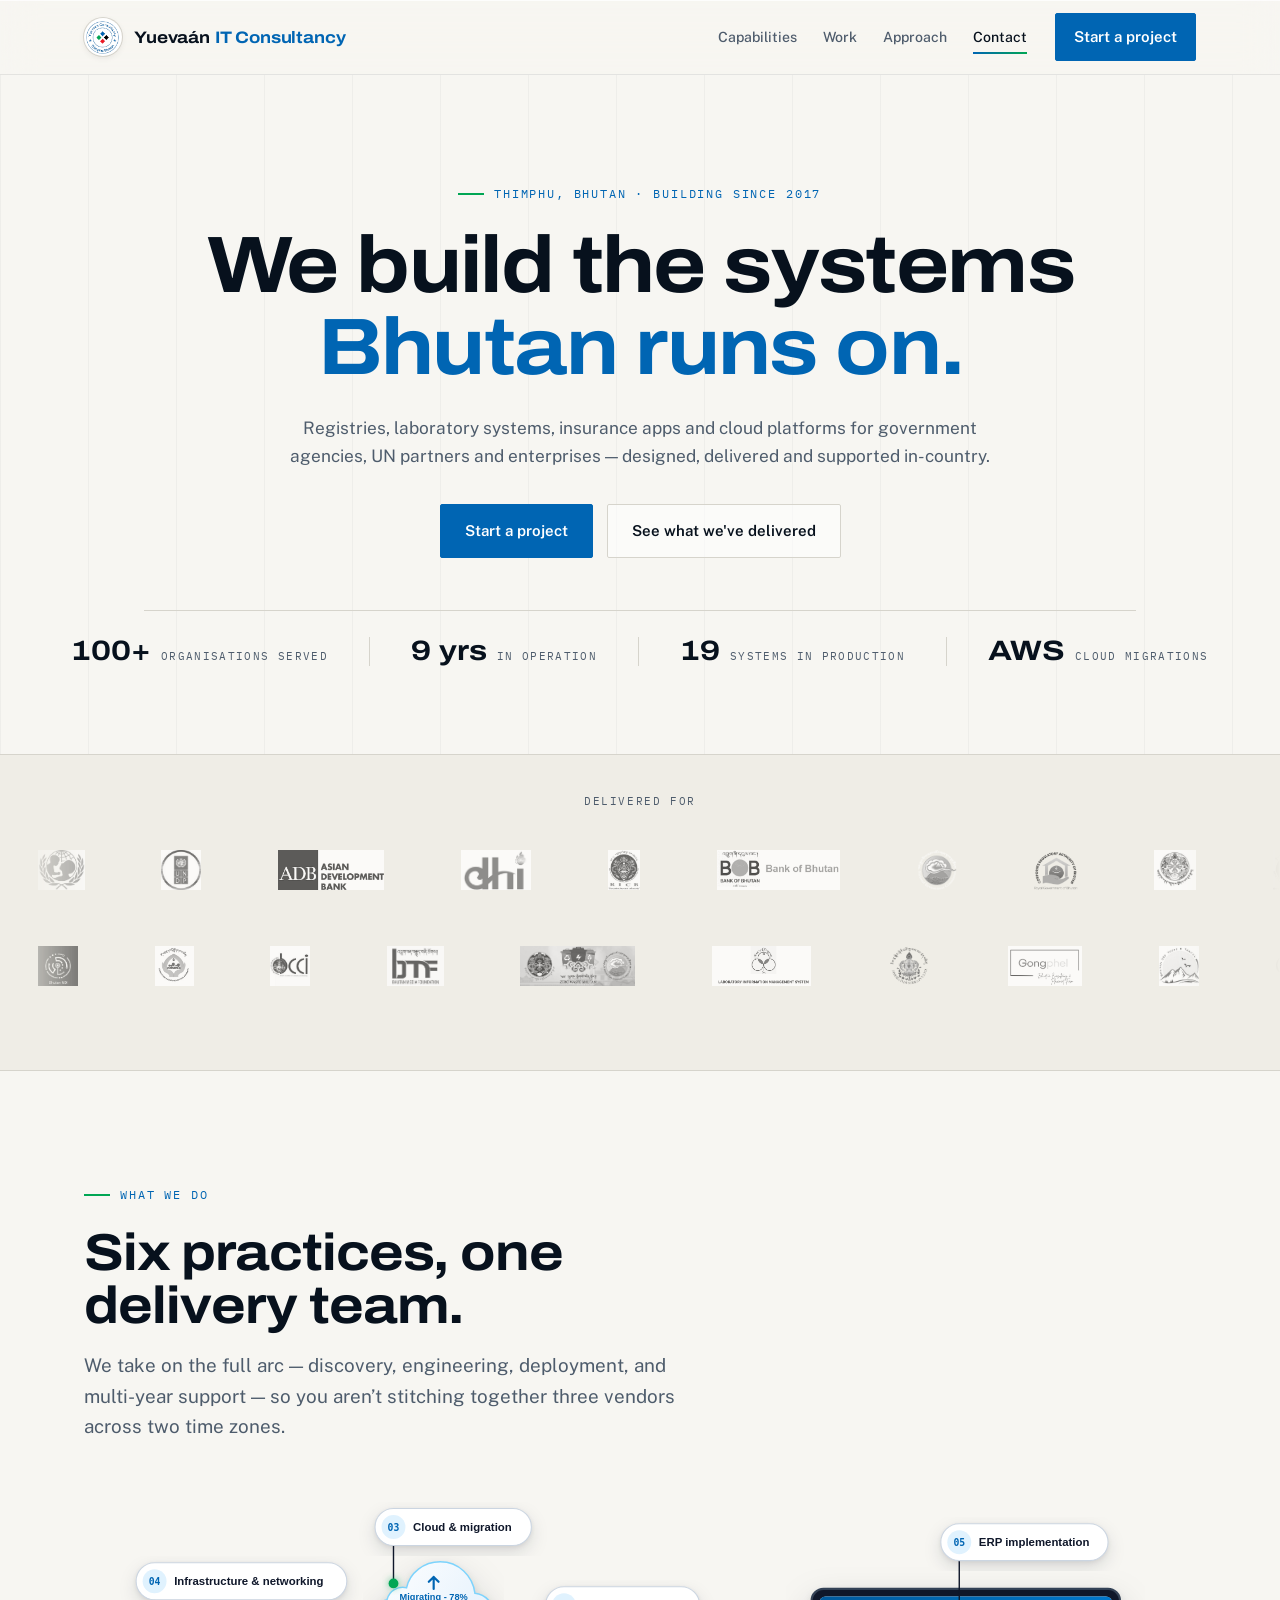
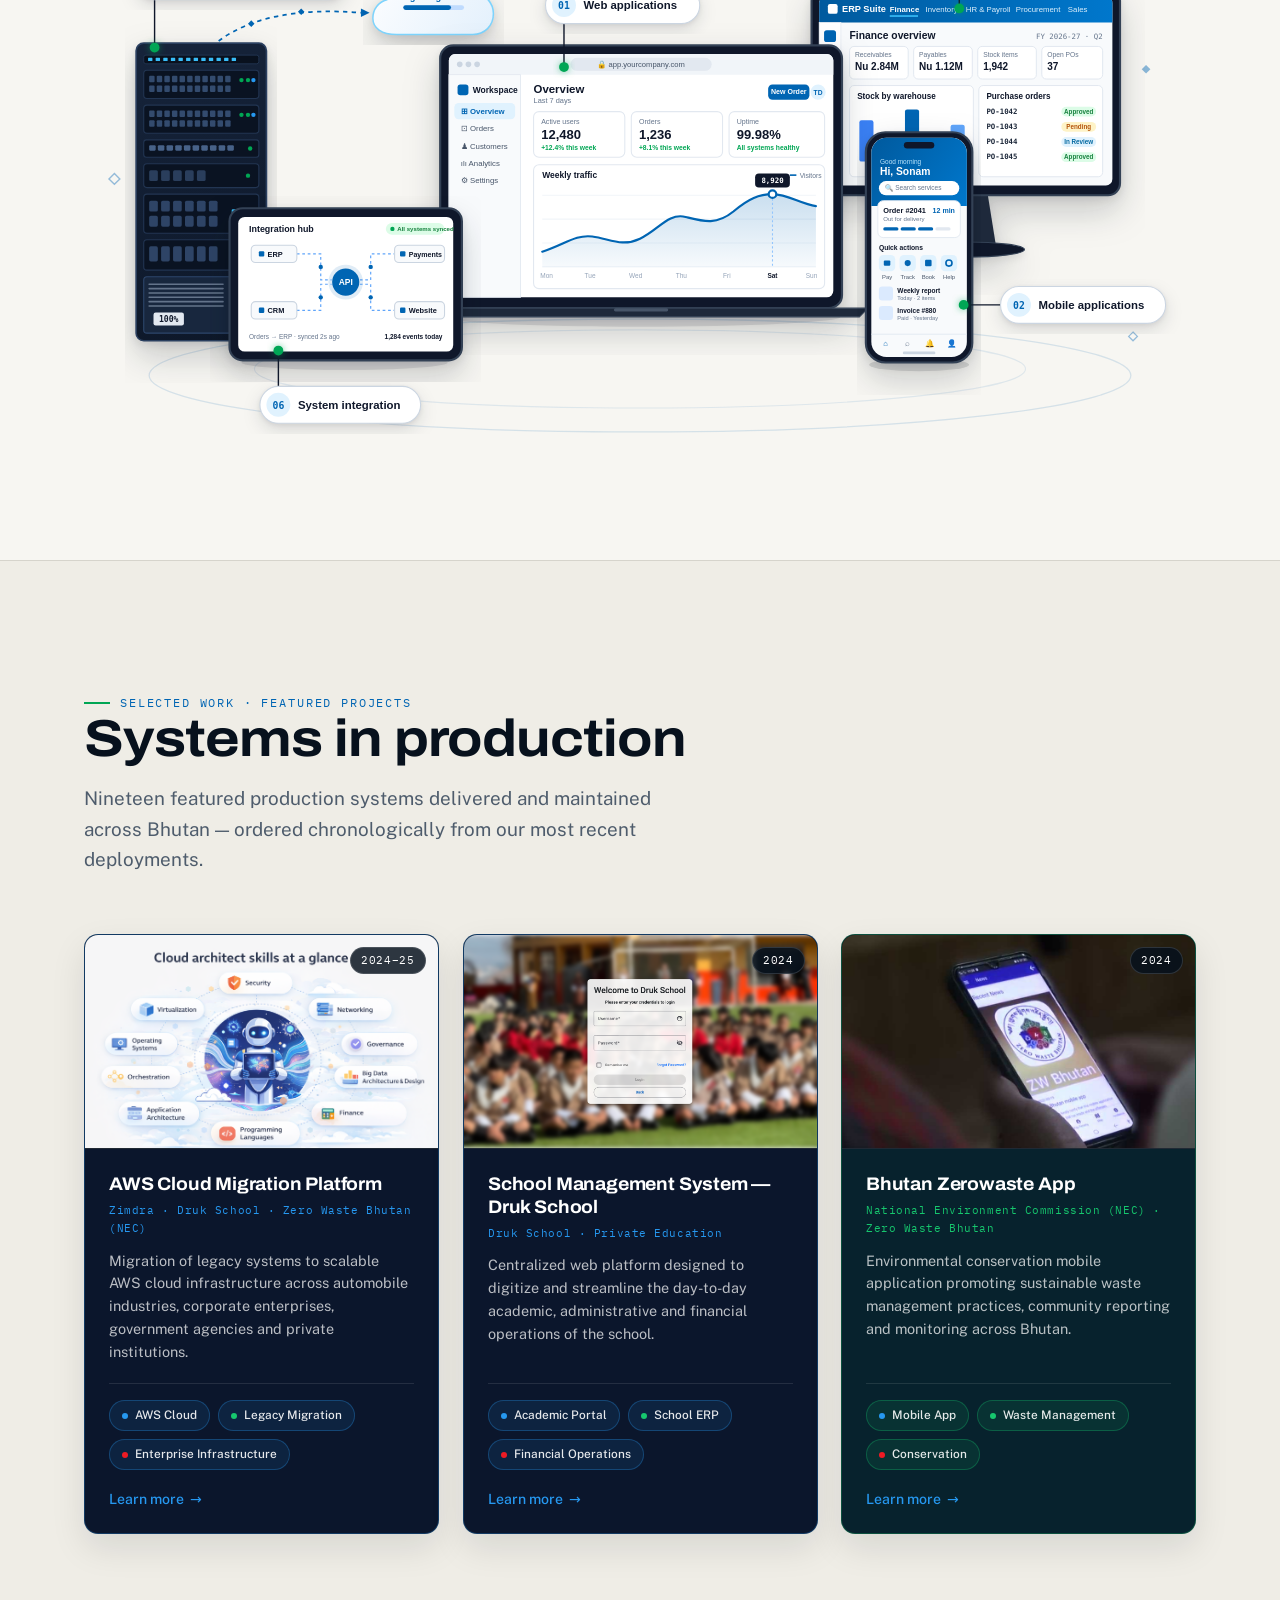
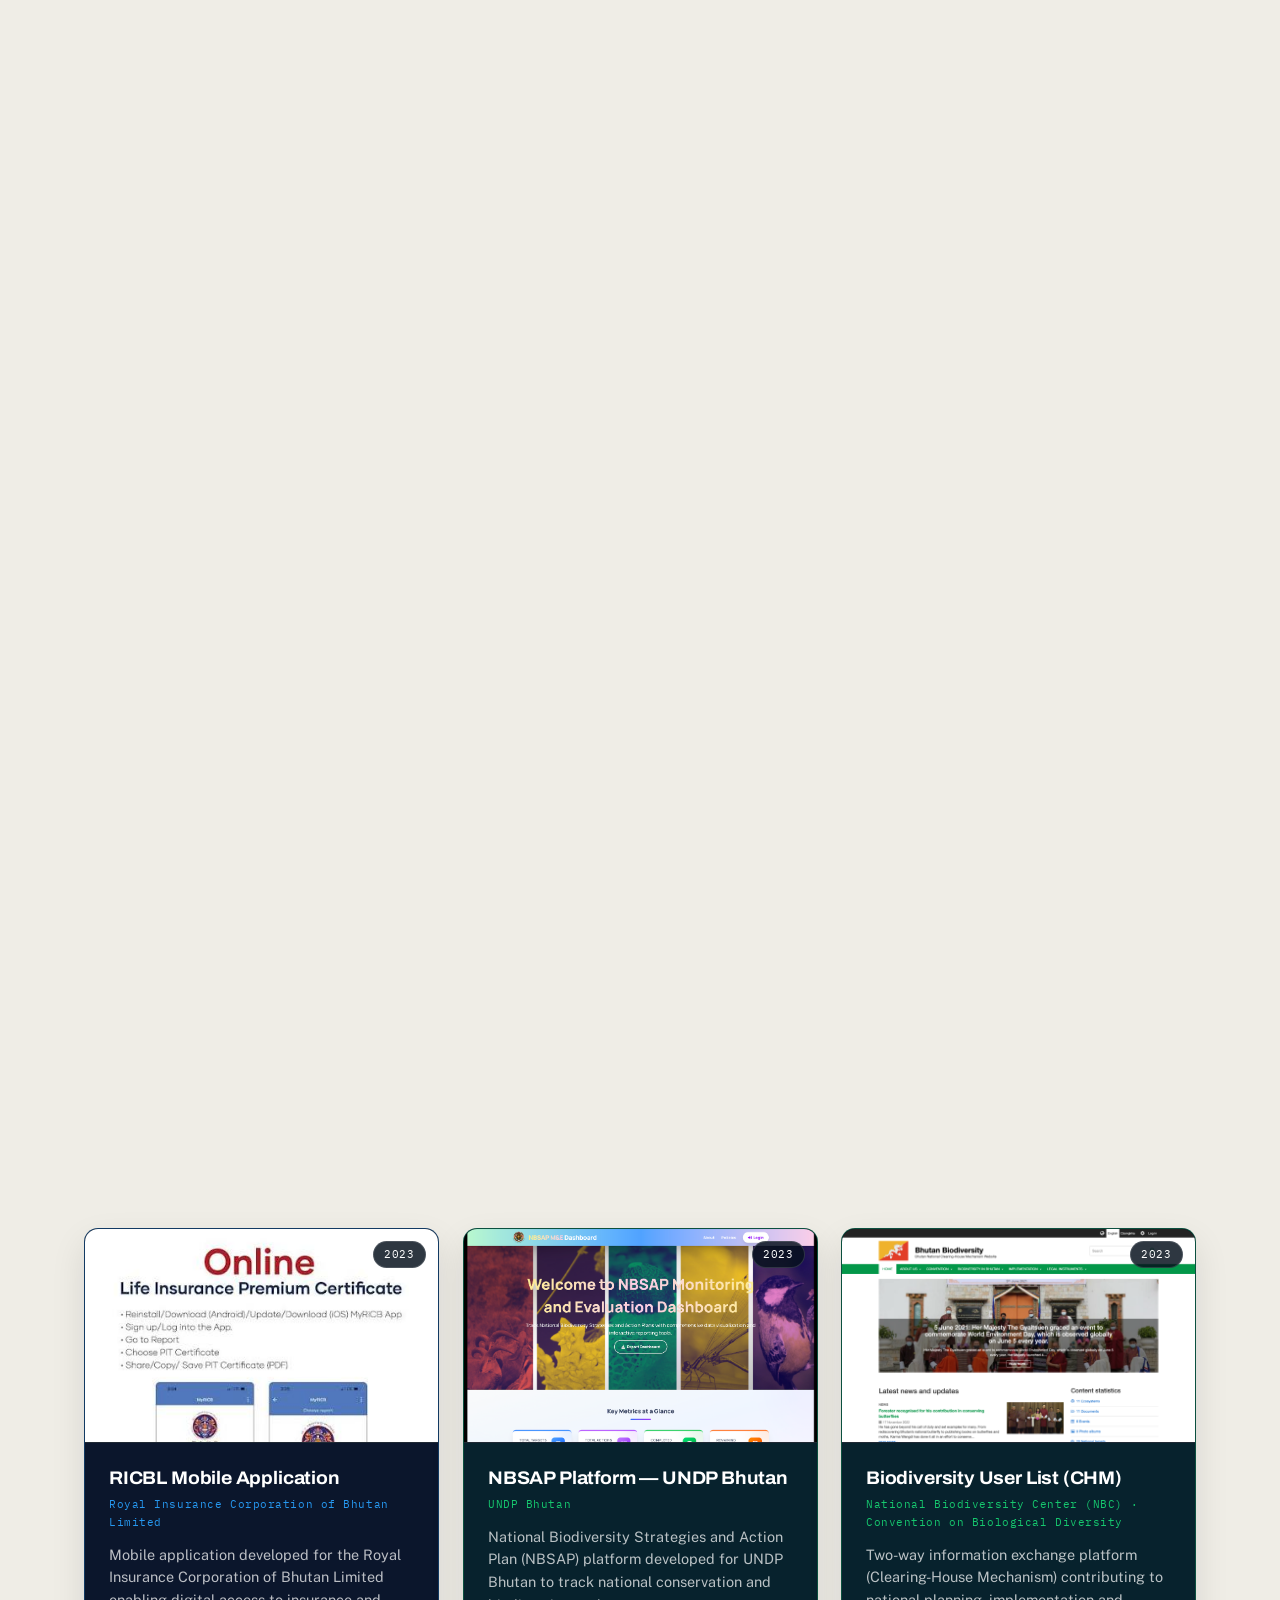
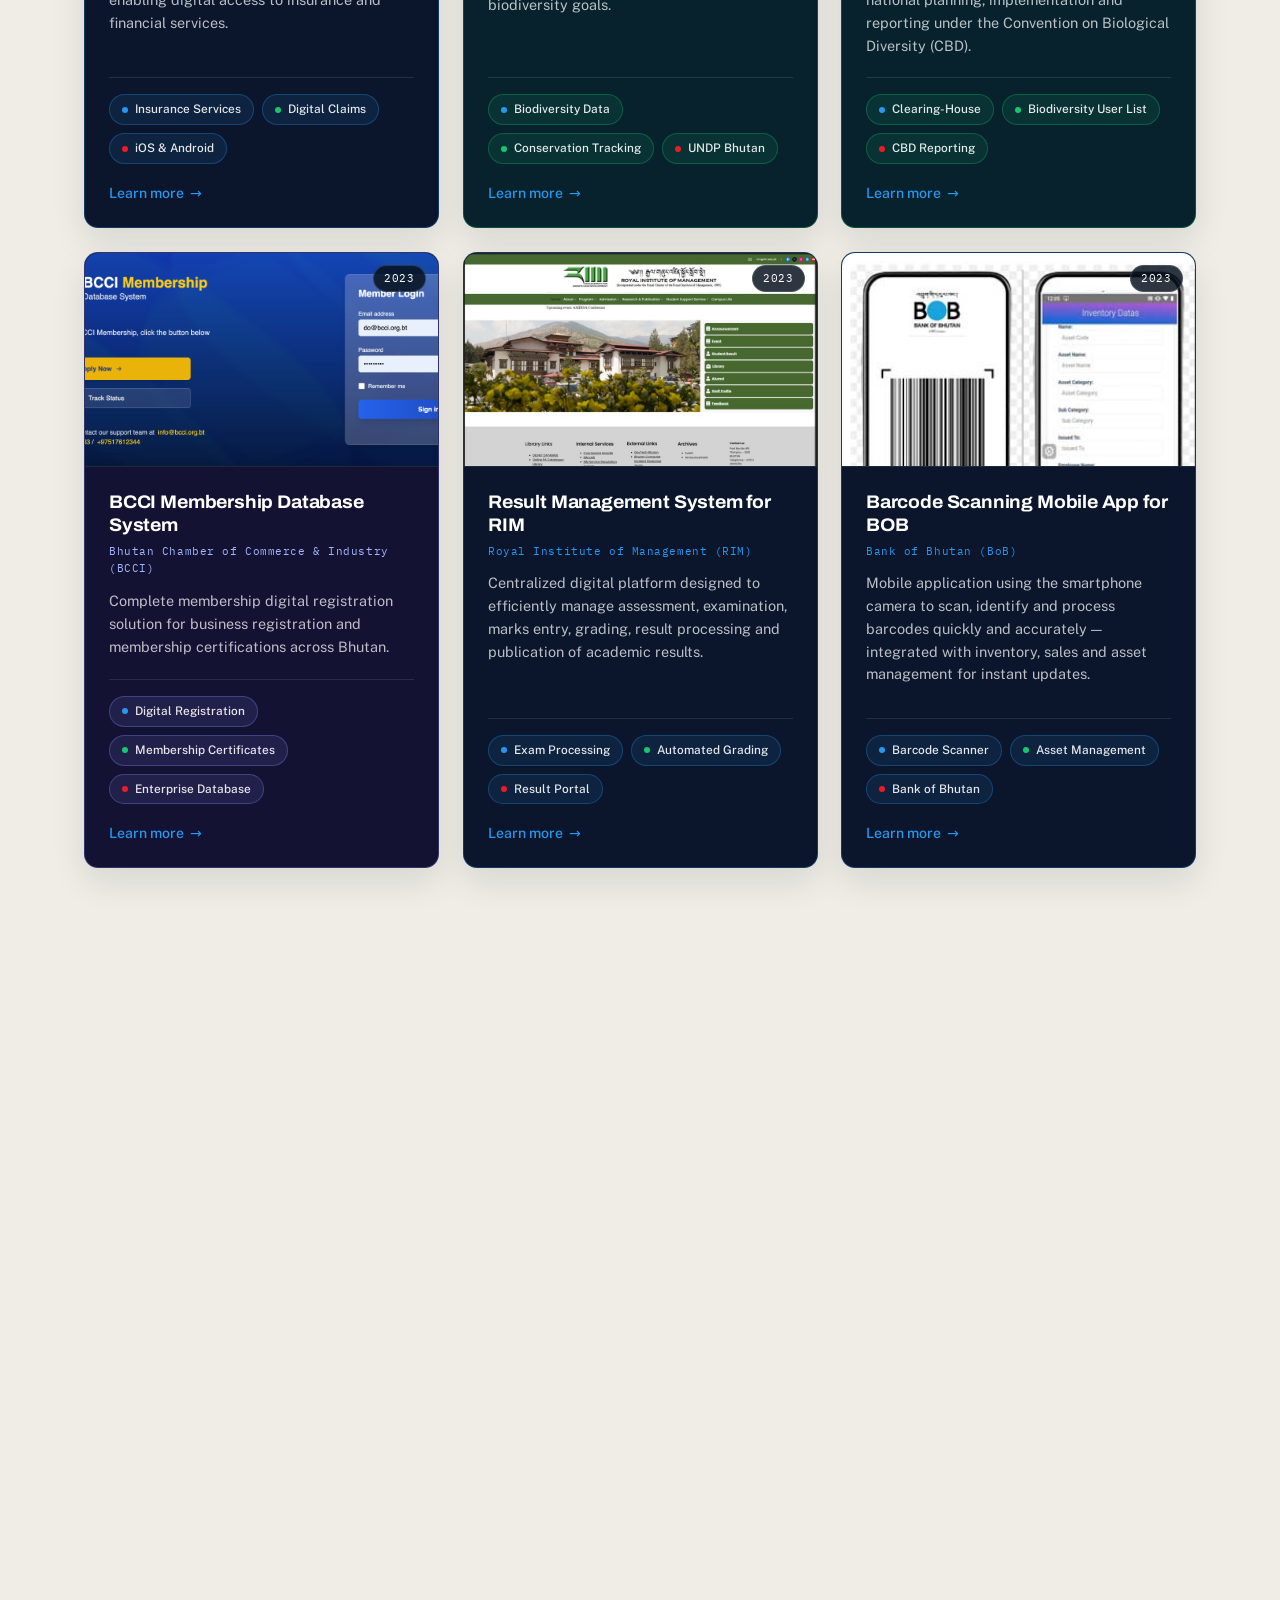
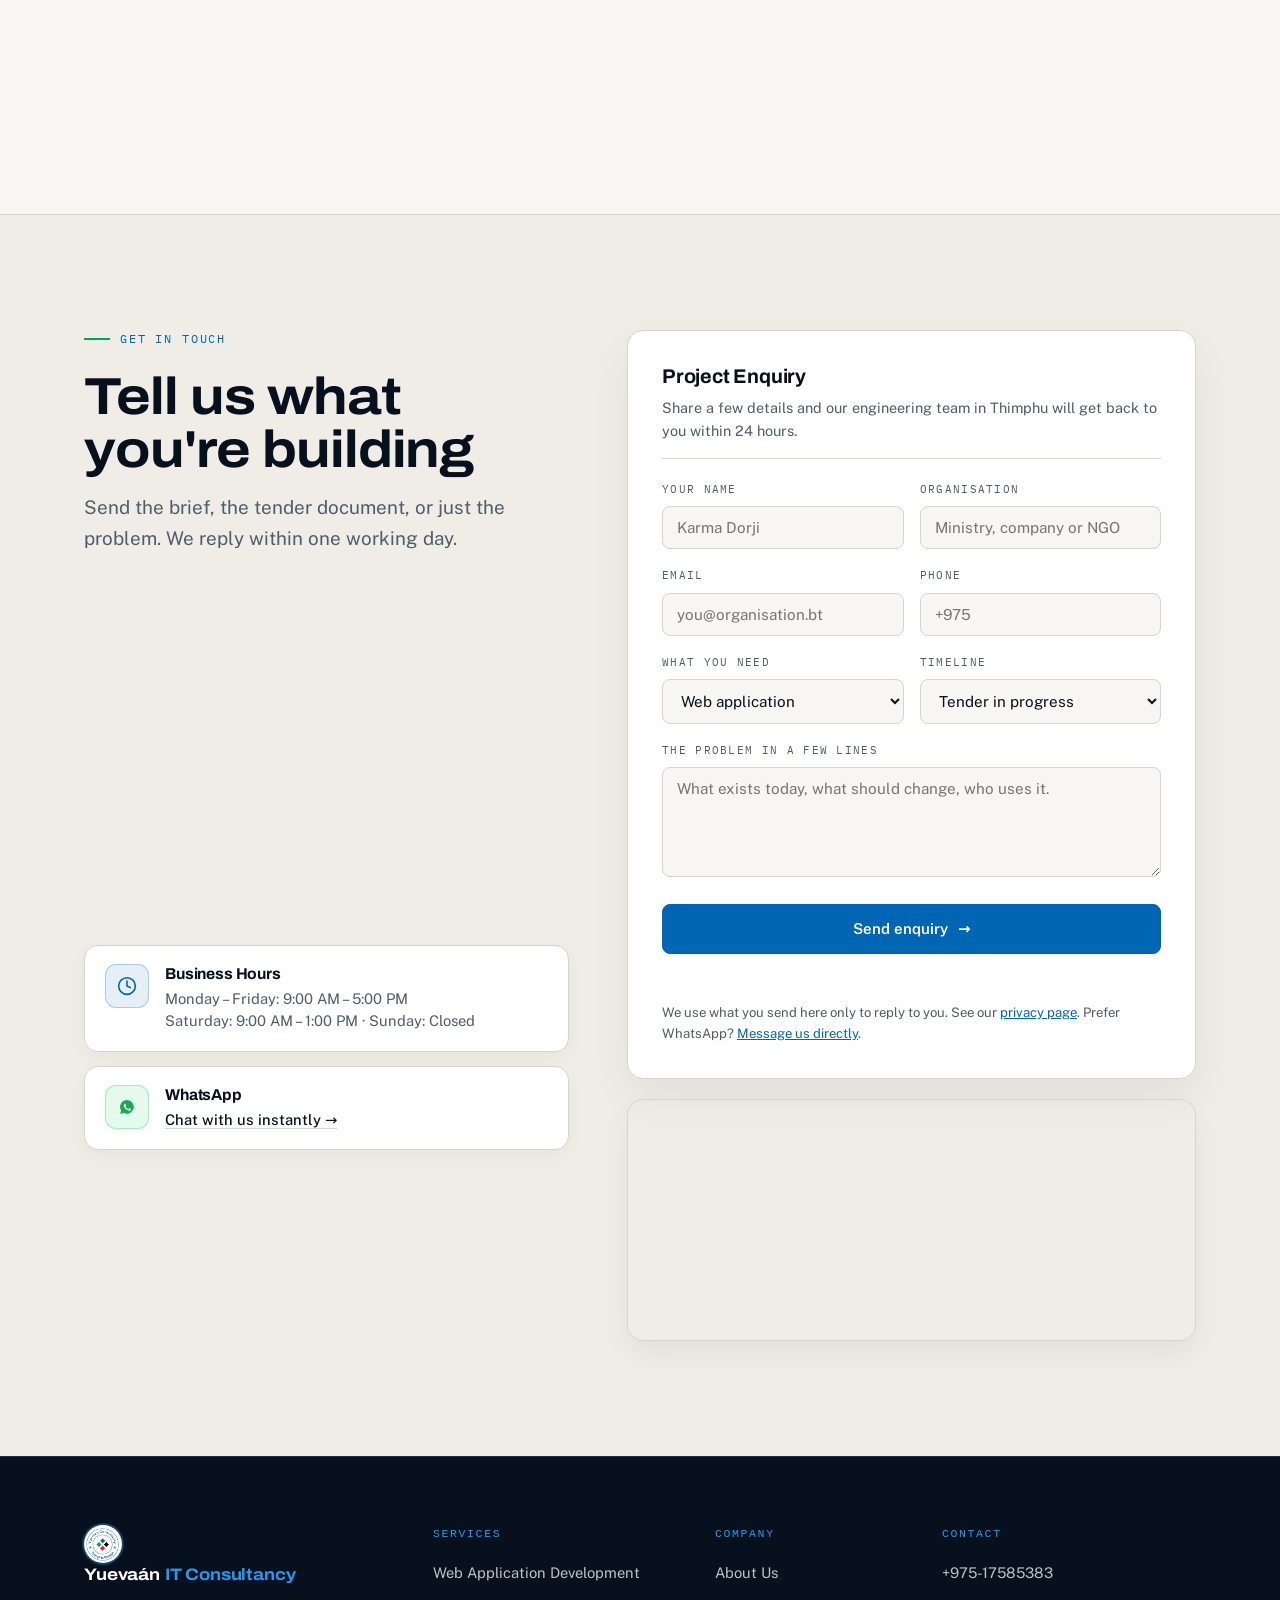
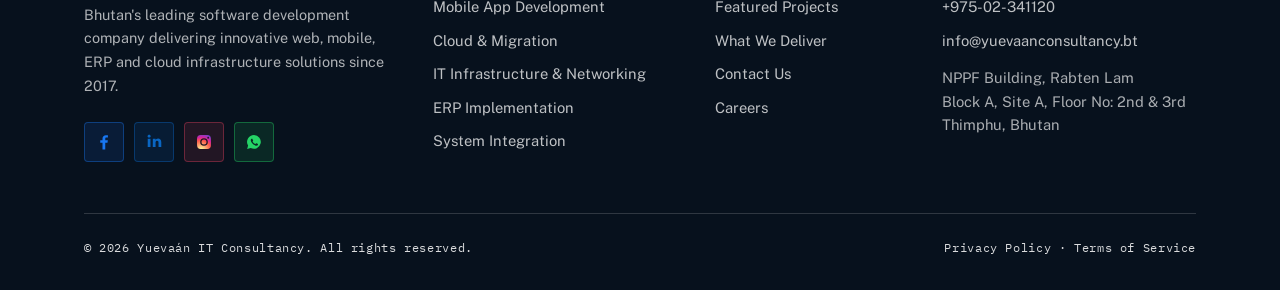
==== commit 3dcff311: "Fix logo home links and favicon paths for GitHub Pages subpath deployment" ====
--- a/index.html
+++ b/index.html
@@ -41,9 +41,8 @@
     content="Registries, laboratory systems, mobile apps and cloud platforms, designed and supported in-country.">
   <meta name="twitter:image" content="https://yuevaanconsultancy.bt/images/og-default.png">
 
-  <link rel="icon" href="/favicon.ico" sizes="any">
-  <link rel="icon" href="/images/favicon.png" type="image/svg+xml">
-  <link rel="apple-touch-icon" href="/images/apple-touch-icon.png">
+  <link rel="icon" type="image/png" href="images/favicon.png">
+  <link rel="apple-touch-icon" href="images/favicon.png">
 
   <!-- Phase 2: self-host these three families in /fonts and drop the preconnects.
        Google Fonts is a third-party request on every page load. -->
@@ -125,7 +124,7 @@
 
   <header class="topbar">
     <div class="shell topbar-inner">
-      <a class="brand" href="/" aria-label="Yuevaán IT Consultancy — home">
+      <a class="brand" href="index.html" aria-label="Yuevaán IT Consultancy — home">
         <img src="images/yuevaanlogo-removebg-preview.png" alt="" width="38" height="38" onerror="this.style.display='none'">
         <span class="brand-txt">Yuevaán<span>IT Consultancy</span></span>
       </a>
@@ -878,7 +877,7 @@
     <div class="shell">
       <div class="foot-grid">
         <div class="reveal">
-          <a class="foot-brand" href="/" aria-label="Yuevaán IT Consultancy — home">
+          <a class="foot-brand" href="index.html" aria-label="Yuevaán IT Consultancy — home">
             <img src="images/yuevaanlogo-removebg-preview.png" alt="" width="38" height="38" onerror="this.style.display='none'">
             <span class="brand-txt">Yuevaán<span>IT Consultancy</span></span>
           </a>
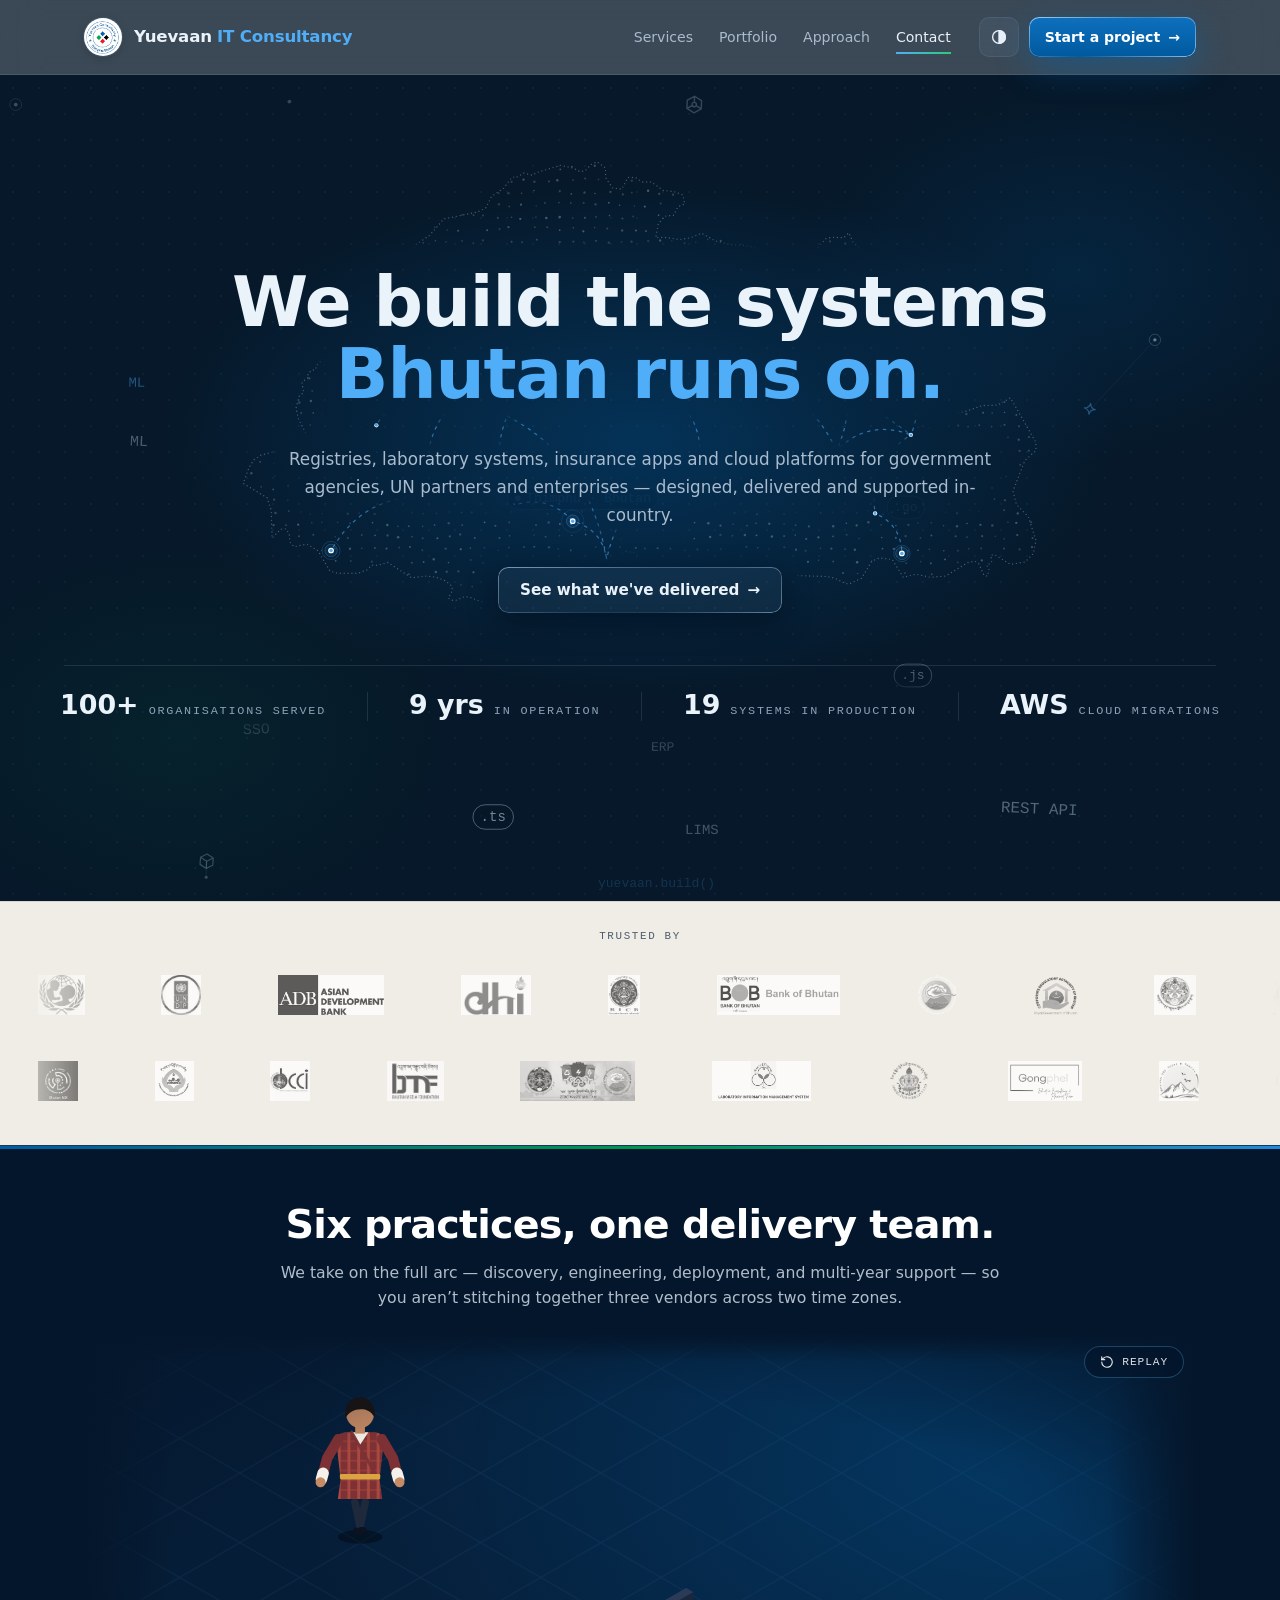
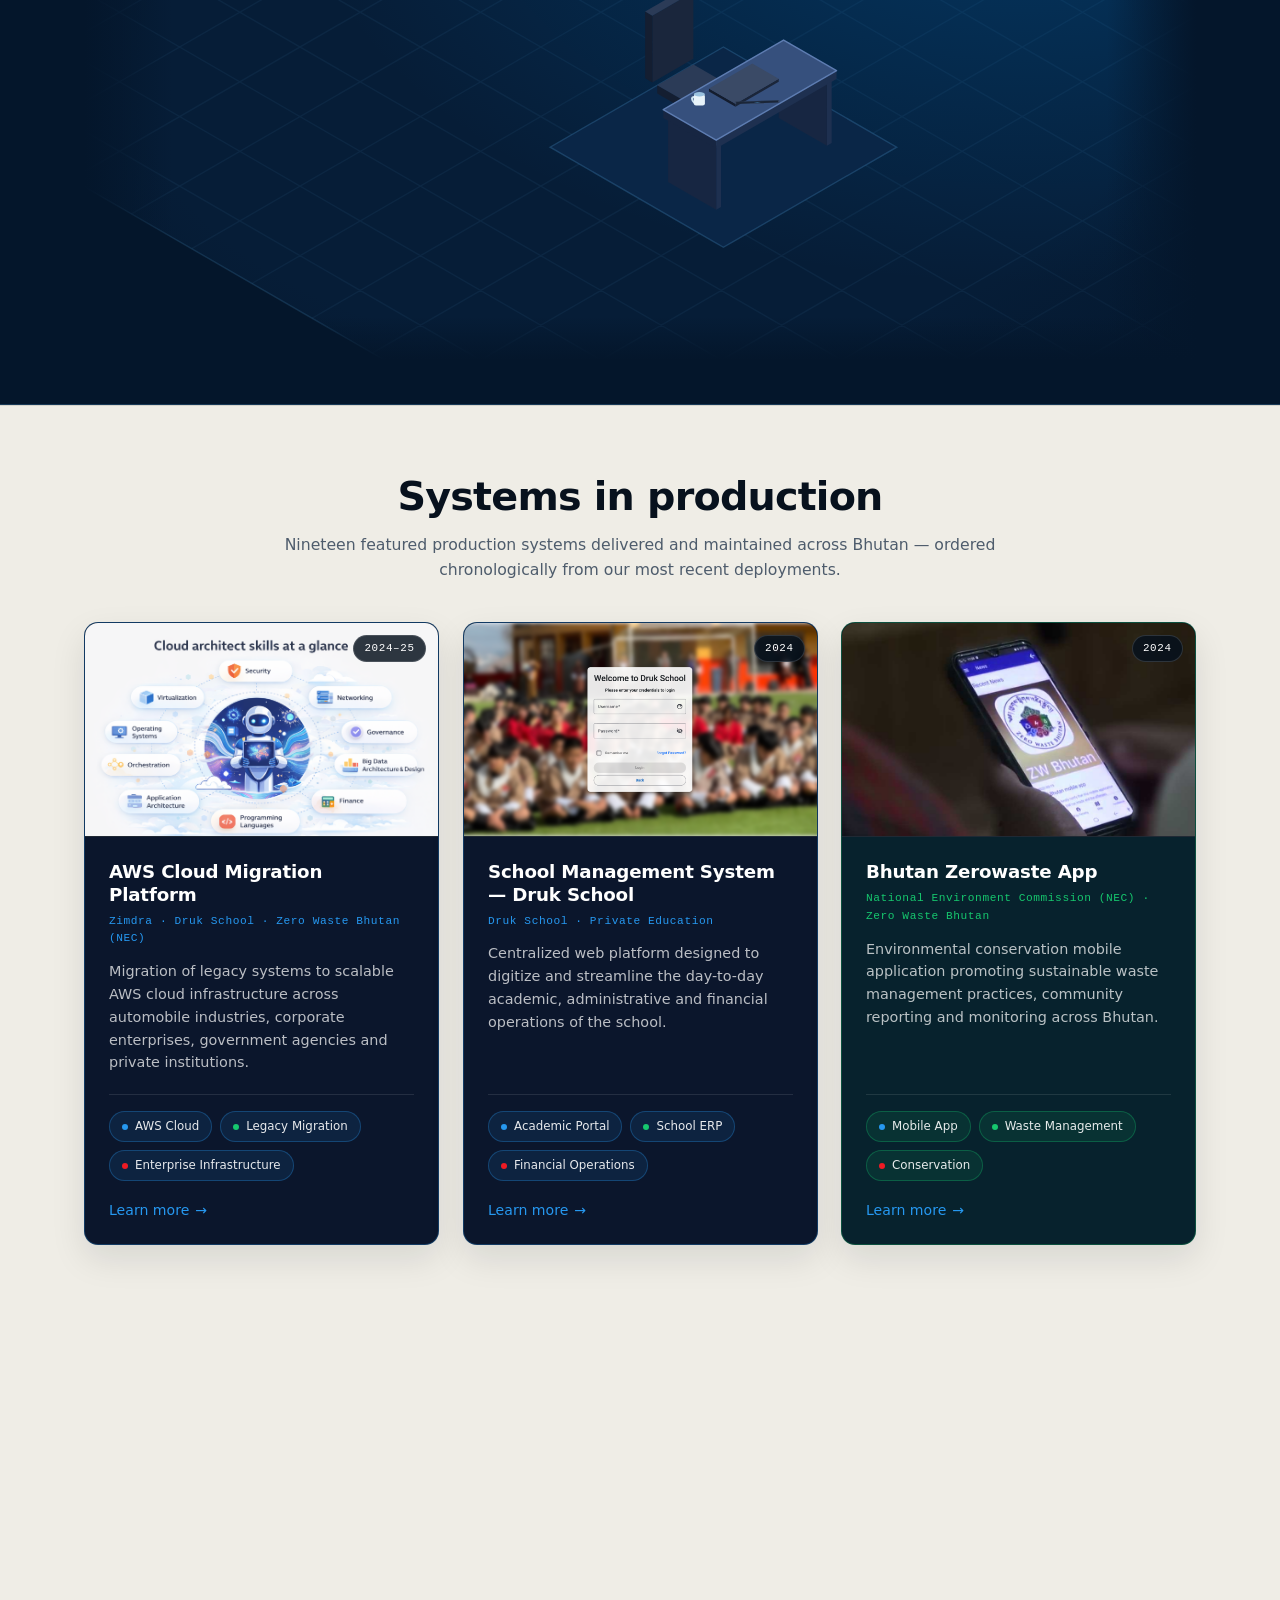
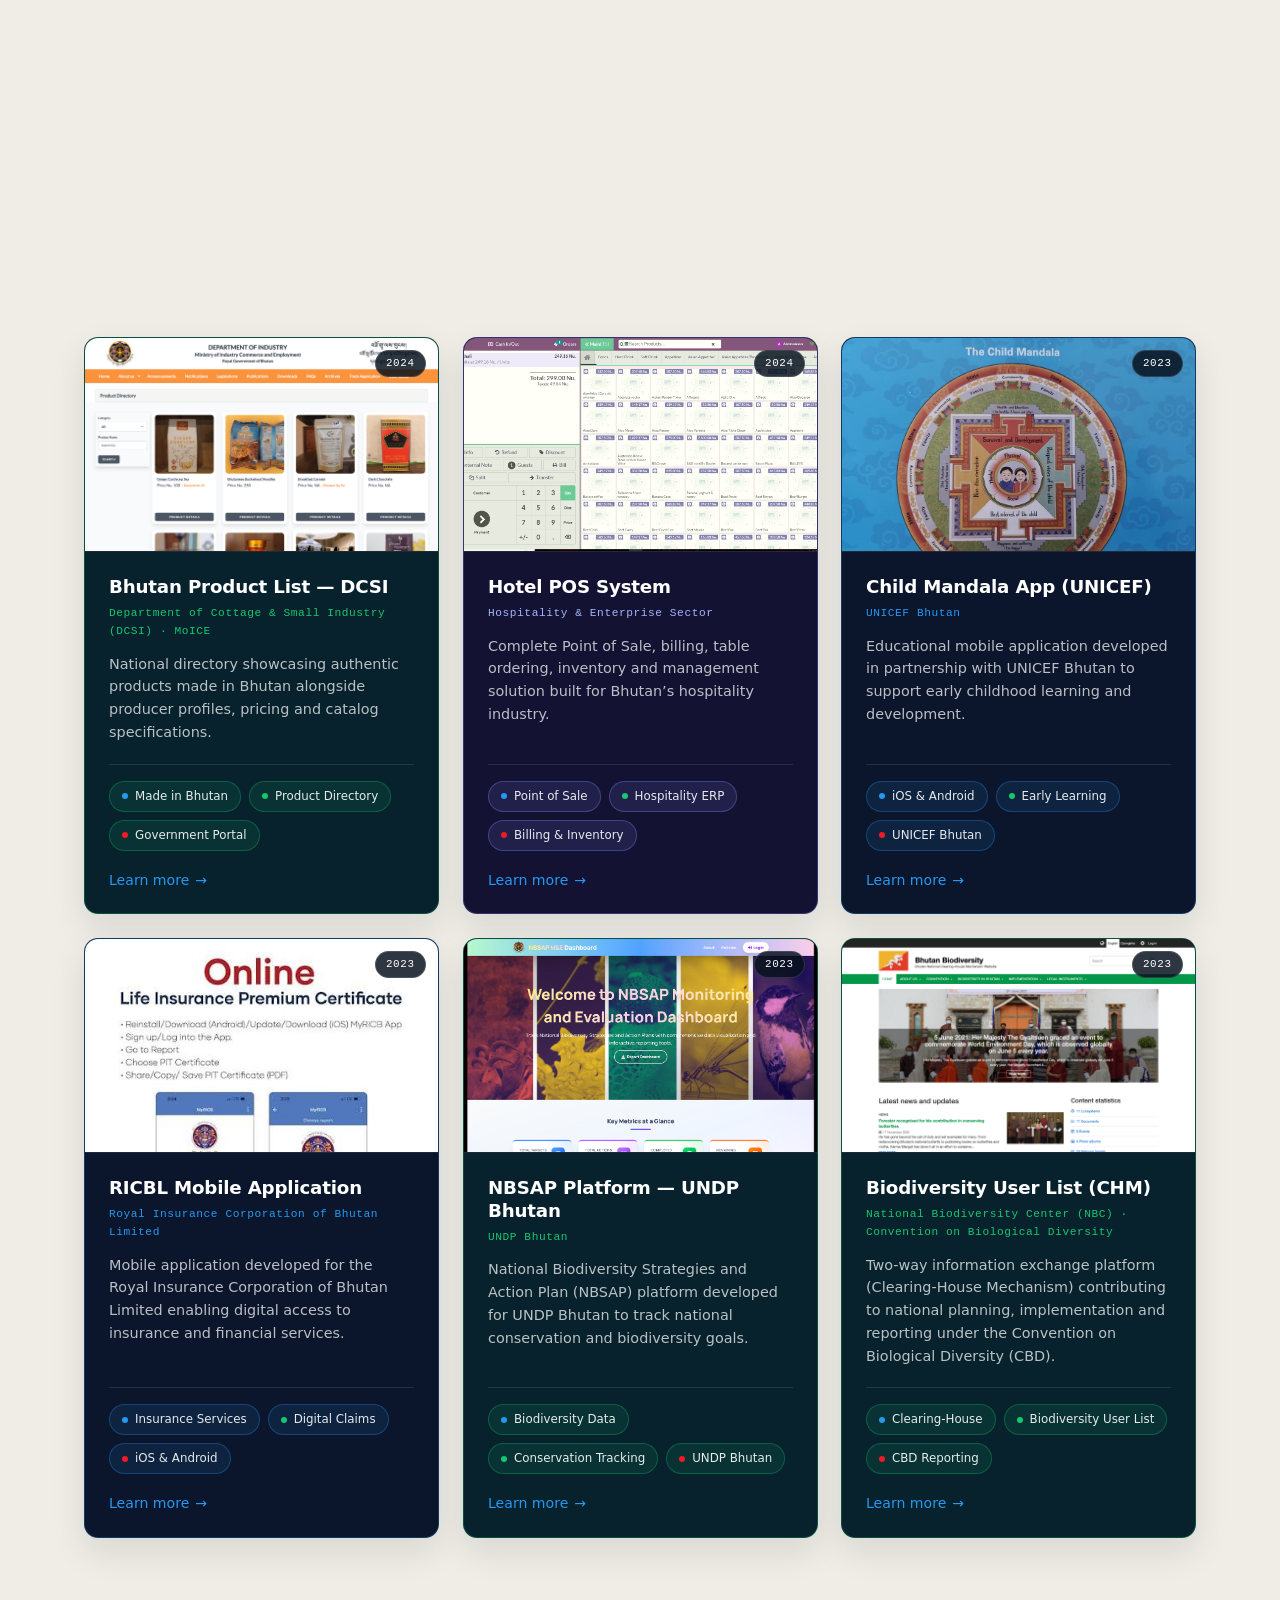
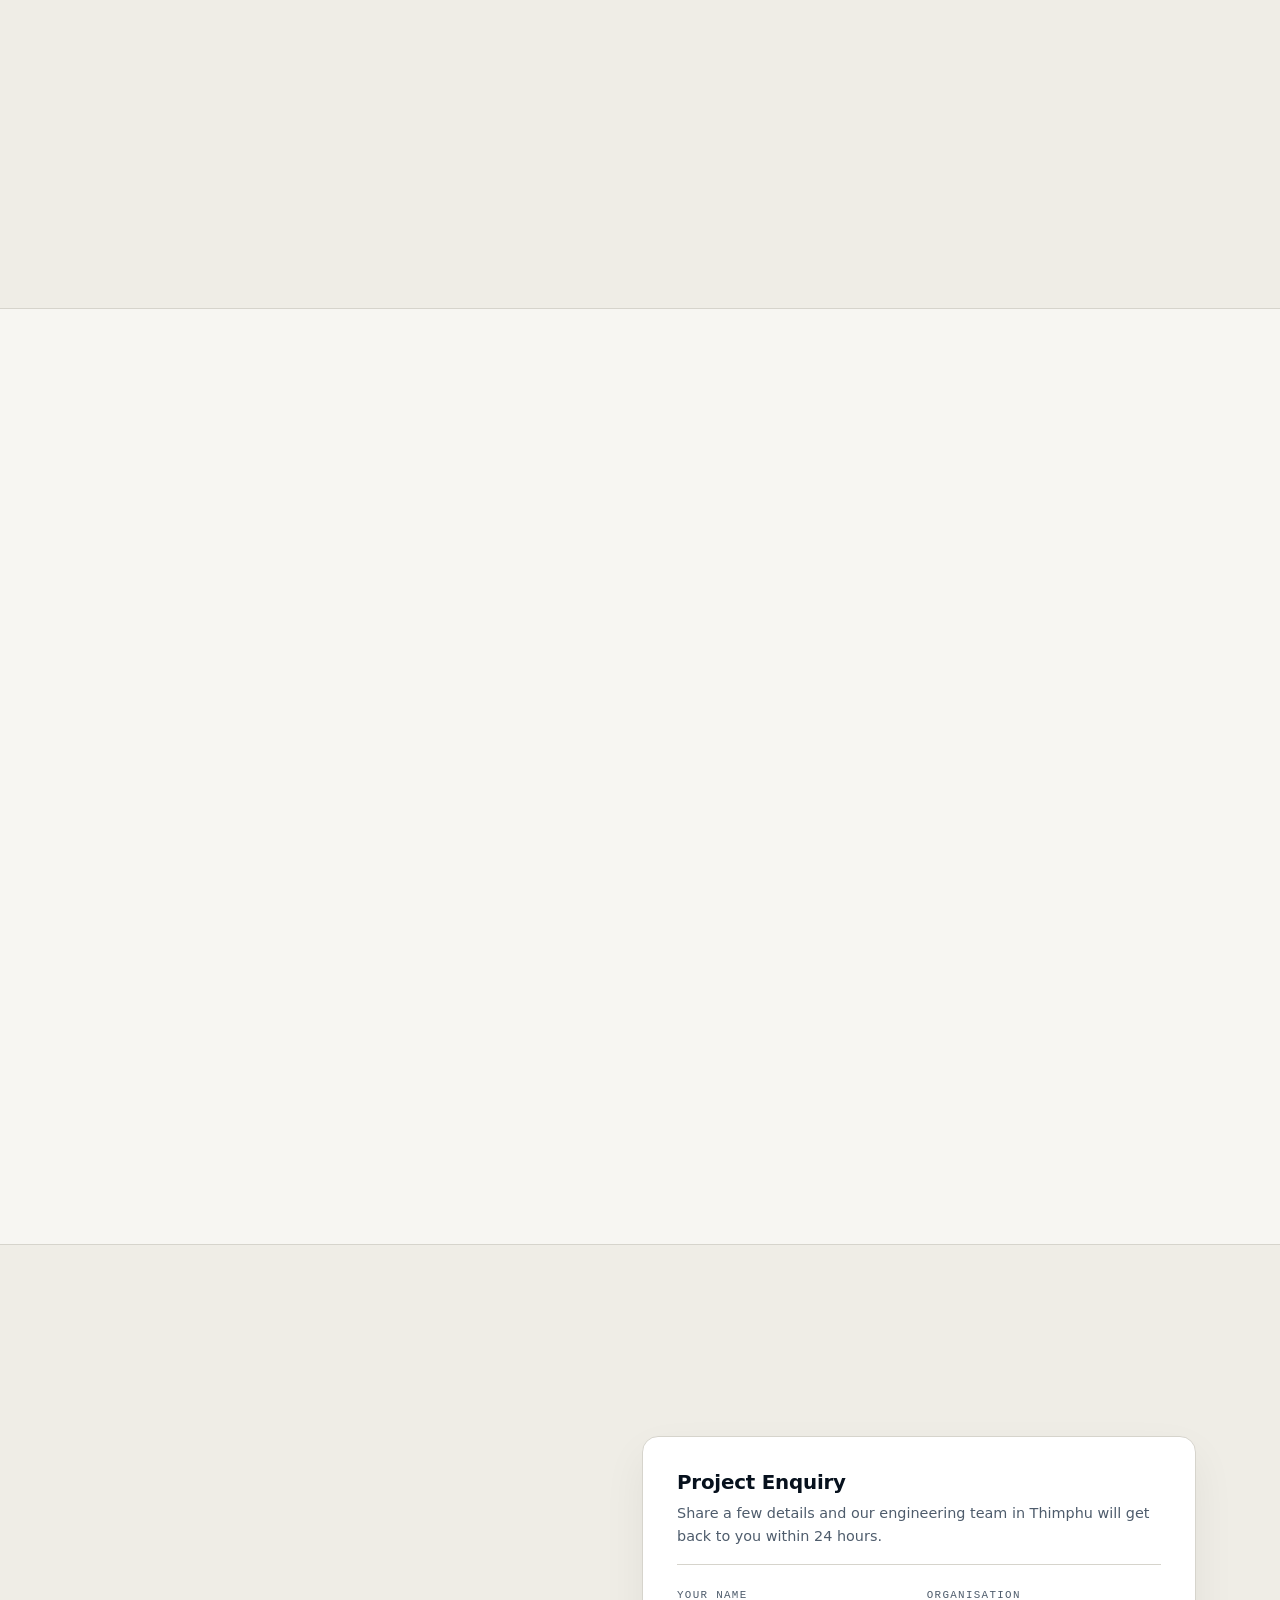
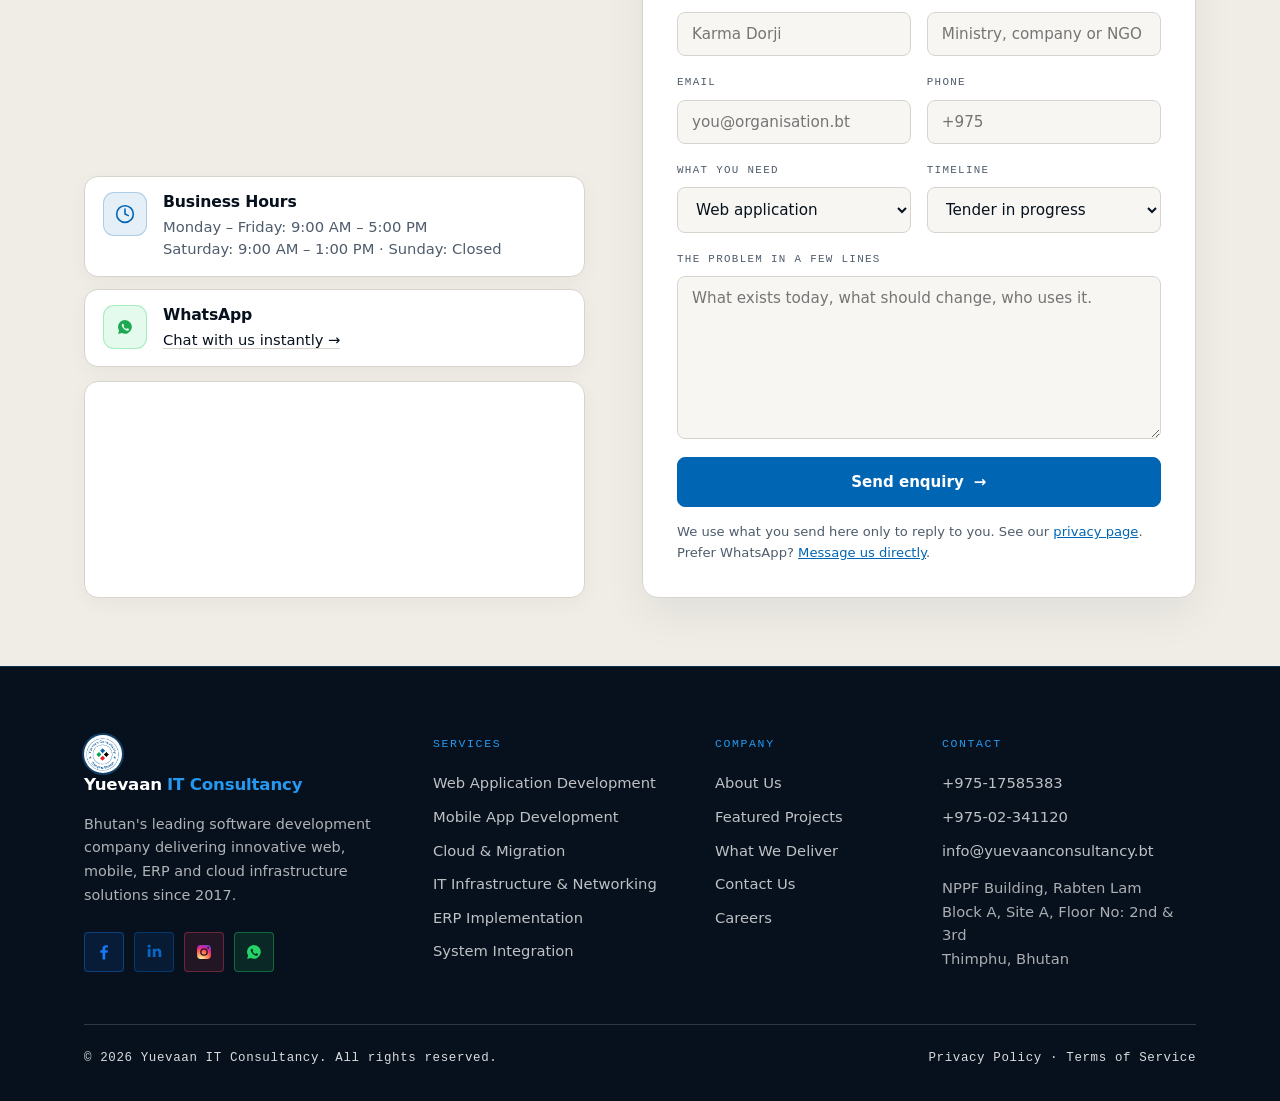
==== commit 808961cf: "Update hero network map, services motion, layout alignment, and security hardening" ====
--- a/index.html
+++ b/index.html
@@ -1,15 +1,18 @@
 <!DOCTYPE html>
-<html lang="en">
+<html lang="en" data-theme="dark">
 
 <head>
   <meta charset="utf-8">
   <meta name="viewport" content="width=device-width, initial-scale=1">
-  <title>Yuevaán IT Consultancy — Software, cloud and IT infrastructure in Bhutan</title>
+  <title>Yuevaan IT Consultancy — Software, cloud and IT infrastructure in Bhutan</title>
   <meta name="description"
     content="Bhutan-based software company building registries, laboratory systems, mobile apps and AWS cloud platforms for government agencies, UN partners and enterprises. Thimphu, since 2017.">
   <link rel="canonical" href="https://yuevaanconsultancy.bt/">
   <meta name="robots" content="index, follow">
-  <meta name="theme-color" content="#F7F6F2">
+  <meta name="referrer" content="strict-origin-when-cross-origin">
+  <meta http-equiv="Content-Security-Policy"
+    content="default-src 'self'; script-src 'self'; style-src 'self' 'unsafe-inline' https://fonts.googleapis.com; font-src 'self' https://fonts.gstatic.com; img-src 'self' data: blob:; media-src 'self'; frame-src https://www.google.com https://maps.google.com; connect-src 'self'; base-uri 'self'; form-action 'self'; object-src 'none'; upgrade-insecure-requests">
+  <meta name="theme-color" content="#061829">
 
   <!-- Deliberately NOT included, and why:
        meta keywords    — ignored by every major engine since ~2009
@@ -24,19 +27,19 @@
        points them at two different paths and one of them 404s. Replace with a
        1200x630 branded card, not the bare logo. -->
   <meta property="og:type" content="website">
-  <meta property="og:site_name" content="Yuevaán IT Consultancy">
+  <meta property="og:site_name" content="Yuevaan IT Consultancy">
   <meta property="og:locale" content="en_BT">
   <meta property="og:url" content="https://yuevaanconsultancy.bt/">
-  <meta property="og:title" content="Yuevaán IT Consultancy — Systems for Bhutan">
+  <meta property="og:title" content="Yuevaan IT Consultancy — Systems for Bhutan">
   <meta property="og:description"
     content="Registries, laboratory systems, mobile apps and cloud platforms, designed and supported in-country.">
   <meta property="og:image" content="https://yuevaanconsultancy.bt/images/og-default.png">
   <meta property="og:image:width" content="1200">
   <meta property="og:image:height" content="630">
-  <meta property="og:image:alt" content="Yuevaán IT Consultancy">
+  <meta property="og:image:alt" content="Yuevaan IT Consultancy">
 
   <meta name="twitter:card" content="summary_large_image">
-  <meta name="twitter:title" content="Yuevaán IT Consultancy — Systems for Bhutan">
+  <meta name="twitter:title" content="Yuevaan IT Consultancy — Systems for Bhutan">
   <meta name="twitter:description"
     content="Registries, laboratory systems, mobile apps and cloud platforms, designed and supported in-country.">
   <meta name="twitter:image" content="https://yuevaanconsultancy.bt/images/og-default.png">
@@ -52,7 +55,7 @@
     href="https://fonts.googleapis.com/css2?family=Archivo:wdth,wght@75..125,400..800&family=Public+Sans:wght@400;500;600&family=IBM+Plex+Mono:wght@400;500&display=swap"
     rel="stylesheet">
 
-  <script>document.documentElement.classList.add('js');</script>
+  <script src="theme-init.js"></script>
   <link rel="stylesheet" href="style.css">
   <script src="script.js" defer></script>
 
@@ -62,7 +65,7 @@
   {
     "@context": "https://schema.org",
     "@type": "ProfessionalService",
-    "name": "Yuevaán IT Consultancy",
+    "name": "Yuevaan IT Consultancy",
     "url": "https://yuevaanconsultancy.bt/",
     "logo": "https://yuevaanconsultancy.bt/images/favicon.png",
     "image": "https://yuevaanconsultancy.bt/images/og-default.png",
@@ -109,7 +112,7 @@
         <span class="preloader-ring preloader-ring-inner"></span>
         <img class="preloader-logo" src="images/yuevaanlogo-removebg-preview.png" alt="" width="84" height="84">
       </div>
-      <div class="preloader-brand">Yuevaán<span>IT Consultancy</span></div>
+      <div class="preloader-brand">Yuevaan<span>IT Consultancy</span></div>
       <div class="preloader-diamonds">
         <span class="p-dia p-dia-blue"></span>
         <span class="p-dia p-dia-green"></span>
@@ -124,32 +127,39 @@
 
   <header class="topbar">
     <div class="shell topbar-inner">
-      <a class="brand" href="index.html" aria-label="Yuevaán IT Consultancy — home">
-        <img src="images/yuevaanlogo-removebg-preview.png" alt="" width="38" height="38" onerror="this.style.display='none'">
-        <span class="brand-txt">Yuevaán<span>IT Consultancy</span></span>
+      <a class="brand" href="index.html" aria-label="Yuevaan IT Consultancy — home">
+        <img src="images/yuevaanlogo-removebg-preview.png" alt="" width="38" height="38" data-hide-on-error>
+        <span class="brand-txt">Yuevaan<span>IT Consultancy</span></span>
       </a>
       <nav class="nav" id="nav" aria-label="Main">
-        <a href="#capabilities">Capabilities</a>
-        <a href="#work">Work</a>
+        <a href="#services">Services</a>
+        <a href="#portfolio">Portfolio</a>
         <a href="#approach">Approach</a>
         <a href="#contact">Contact</a>
       </nav>
-      <a class="btn btn-primary" href="#contact">Start a project</a>
-      <button class="menu-btn" id="menuBtn" aria-expanded="false" aria-controls="nav">Menu</button>
+      <div class="topbar-actions">
+        <button class="theme-toggle" id="themeToggle" type="button" aria-label="Switch light or dark theme" aria-pressed="true" title="Switch light / dark theme">
+          <svg width="18" height="18" viewBox="0 0 24 24" fill="none" stroke="currentColor" stroke-width="1.8" aria-hidden="true" focusable="false">
+            <circle cx="12" cy="12" r="8.5" />
+            <path d="M12 3.5a8.5 8.5 0 0 1 0 17z" fill="currentColor" />
+          </svg>
+        </button>
+        <a class="btn btn-primary" href="#contact">Start a project <span class="btn-arrow" aria-hidden="true">→</span></a>
+        <button class="menu-btn" id="menuBtn" type="button" aria-expanded="false" aria-controls="nav">Menu</button>
+      </div>
     </div>
   </header>
 
   <main id="main" tabindex="-1">
 
     <!-- HERO -->
-    <section class="hero">
+    <section class="hero" id="top">
+      <canvas class="hero-particles" aria-hidden="true"></canvas>
       <div class="shell hero-center">
-        <p class="eyebrow on-dark reveal" data-delay="0">Thimphu, Bhutan · Building since 2017</p>
-        <h1 class="reveal" data-delay="80">We build the systems<br><em>Bhutan runs on.</em></h1>
-        <p class="hero-lede reveal" data-delay="160">Registries, laboratory systems, insurance apps and cloud platforms for government<br>agencies, UN partners and enterprises — designed, delivered and supported in-country.</p>
+        <h1 class="reveal" data-delay="40">We build the systems<br><em>Bhutan runs on.</em></h1>
+        <p class="hero-lede reveal" data-delay="120">Registries, laboratory systems, insurance apps and cloud platforms for government<br>agencies, UN partners and enterprises — designed, delivered and supported in-country.</p>
         <div class="hero-cta reveal" data-delay="230">
-          <a class="btn btn-primary" href="#contact">Start a project</a>
-          <a class="btn btn-ghost" href="#work">See what we've delivered</a>
+          <a class="btn btn-ghost" href="#portfolio">See what we've delivered <span class="btn-arrow" aria-hidden="true">→</span></a>
         </div>
         <div class="hero-foot">
           <div class="hero-stat reveal" data-delay="290">
@@ -175,38 +185,24 @@
     <!-- CLIENTS -->
     <!-- each .marq-group is duplicated by script.js to make the loop seamless -->
     <div class="clients">
-      <p class="clients-label reveal">Delivered for</p>
+      <p class="clients-label reveal">Trusted By</p>
 
       <!-- row 1 — right to left -->
       <div class="marquee reveal">
         <div class="marq-track">
           <div class="marq-group">
-            <span class="marq-item" data-org="UNICEF Bhutan"><img src="images/clients/unicef.png" alt="UNICEF Bhutan"
-                onerror="this.outerHTML='<span class=&quot;client-fallback&quot;>UNICEF Bhutan</span>'"></span>
-            <span class="marq-item" data-org="United Nations Development Programme (UNDP)"><img src="images/clients/undp.jpg" alt="United Nations Development Programme (UNDP)"
-                onerror="this.outerHTML='<span class=&quot;client-fallback&quot;>UNDP</span>'"></span>
-            <span class="marq-item" data-org="Asian Development Bank (ADB)"><img src="images/clients/adb.png" alt="Asian Development Bank (ADB)"
-                onerror="this.outerHTML='<span class=&quot;client-fallback&quot;>ADB</span>'"></span>
-            <span class="marq-item" data-org="Druk Holding &amp; Investments (DHI)"><img src="images/clients/dhi.png" alt="Druk Holding and Investments (DHI)"
-                onerror="this.outerHTML='<span class=&quot;client-fallback&quot;>DHI</span>'"></span>
-            <span class="marq-item" data-org="Royal Insurance Corporation of Bhutan (RICBL)"><img src="images/clients/ricbl.jpg" alt="Royal Insurance Corporation of Bhutan (RICBL)"
-                onerror="this.outerHTML='<span class=&quot;client-fallback&quot;>RICBL</span>'"></span>
-            <span class="marq-item" data-org="Bank of Bhutan (BoB)"><img src="images/clients/bob.png" alt="Bank of Bhutan (BoB)"
-                onerror="this.outerHTML='<span class=&quot;client-fallback&quot;>Bank of Bhutan</span>'"></span>
-            <span class="marq-item" data-org="National Environment Commission (NEC)"><img src="images/clients/nec.png" alt="National Environment Commission (NEC)"
-                onerror="this.outerHTML='<span class=&quot;client-fallback&quot;>NEC</span>'"></span>
-            <span class="marq-item" data-org="Corporate Regulatory Authority of Bhutan (CRA)"><img src="images/clients/cra-logo.png"
-                alt="Corporate Regulatory Authority of Bhutan (CRA)"
-                onerror="this.outerHTML='<span class=&quot;client-fallback&quot;>CRA</span>'"></span>
-            <span class="marq-item" data-org="Ministry of Industry, Commerce &amp; Employment (MoICE)"><img src="images/clients/moice.jpg"
-                alt="Ministry of Industry, Commerce and Employment (MoICE)"
-                onerror="this.outerHTML='<span class=&quot;client-fallback&quot;>MoICE</span>'"></span>
-            <span class="marq-item" data-org="Office of the Attorney General (OAG)"><img src="images/clients/aog.png" alt="Office of the Attorney General (OAG)"
-                onerror="this.outerHTML='<span class=&quot;client-fallback&quot;>OAG</span>'"></span>
-            <span class="marq-item" data-org="Royal Society for the Protection of Nature (RSPN)"><img src="images/clients/rspn.png" alt="Royal Society for the Protection of Nature (RSPN)"
-                onerror="this.outerHTML='<span class=&quot;client-fallback&quot;>RSPN</span>'"></span>
-            <span class="marq-item" data-org="Royal Institute of Management (RIM)"><img src="images/clients/rim.png" alt="Royal Institute of Management (RIM)"
-                onerror="this.outerHTML='<span class=&quot;client-fallback&quot;>RIM</span>'"></span>
+            <span class="marq-item" data-org="UNICEF Bhutan"><img src="images/clients/unicef.png" alt="UNICEF Bhutan" data-fallback="UNICEF Bhutan"></span>
+            <span class="marq-item" data-org="United Nations Development Programme (UNDP)"><img src="images/clients/undp.jpg" alt="United Nations Development Programme (UNDP)" data-fallback="UNDP"></span>
+            <span class="marq-item" data-org="Asian Development Bank (ADB)"><img src="images/clients/adb.png" alt="Asian Development Bank (ADB)" data-fallback="ADB"></span>
+            <span class="marq-item" data-org="Druk Holding &amp; Investments (DHI)"><img src="images/clients/dhi.png" alt="Druk Holding and Investments (DHI)" data-fallback="DHI"></span>
+            <span class="marq-item" data-org="Royal Insurance Corporation of Bhutan (RICBL)"><img src="images/clients/ricbl.jpg" alt="Royal Insurance Corporation of Bhutan (RICBL)" data-fallback="RICBL"></span>
+            <span class="marq-item" data-org="Bank of Bhutan (BoB)"><img src="images/clients/bob.png" alt="Bank of Bhutan (BoB)" data-fallback="Bank of Bhutan"></span>
+            <span class="marq-item" data-org="National Environment Commission (NEC)"><img src="images/clients/nec.png" alt="National Environment Commission (NEC)" data-fallback="NEC"></span>
+            <span class="marq-item" data-org="Corporate Regulatory Authority of Bhutan (CRA)"><img src="images/clients/cra-logo.png" alt="Corporate Regulatory Authority of Bhutan (CRA)" data-fallback="CRA"></span>
+            <span class="marq-item" data-org="Ministry of Industry, Commerce &amp; Employment (MoICE)"><img src="images/clients/moice.jpg" alt="Ministry of Industry, Commerce and Employment (MoICE)" data-fallback="MoICE"></span>
+            <span class="marq-item" data-org="Office of the Attorney General (OAG)"><img src="images/clients/aog.png" alt="Office of the Attorney General (OAG)" data-fallback="OAG"></span>
+            <span class="marq-item" data-org="Royal Society for the Protection of Nature (RSPN)"><img src="images/clients/rspn.png" alt="Royal Society for the Protection of Nature (RSPN)" data-fallback="RSPN"></span>
+            <span class="marq-item" data-org="Royal Institute of Management (RIM)"><img src="images/clients/rim.png" alt="Royal Institute of Management (RIM)" data-fallback="RIM"></span>
           </div>
         </div>
       </div>
@@ -215,58 +211,61 @@
       <div class="marquee reveal">
         <div class="marq-track reverse">
           <div class="marq-group">
-            <span class="marq-item" data-org="Bhutan National Digital Identity (NDI)"><img src="images/clients/ndi.jpg" alt="Bhutan National Digital Identity (NDI)"
-                onerror="this.outerHTML='<span class=&quot;client-fallback&quot;>NDI</span>'"></span>
-            <span class="marq-item" data-org="Office of Consumer Protection (OCP)"><img src="images/clients/ocp.png" alt="Office of Consumer Protection (OCP)"
-                onerror="this.outerHTML='<span class=&quot;client-fallback&quot;>OCP</span>'"></span>
-            <span class="marq-item" data-org="Bhutan Chamber of Commerce &amp; Industry (BCCI)"><img src="images/clients/bcci.jpg" alt="Bhutan Chamber of Commerce and Industry (BCCI)"
-                onerror="this.outerHTML='<span class=&quot;client-fallback&quot;>BCCI</span>'"></span>
-            <span class="marq-item" data-org="Bhutan Media Foundation (BMF)"><img src="images/clients/bmf.jpeg" alt="Bhutan Media Foundation (BMF)"
-                onerror="this.outerHTML='<span class=&quot;client-fallback&quot;>BMF</span>'"></span>
-            <span class="marq-item" data-org="Zero Waste Bhutan"><img src="images/clients/zerowaste.png" alt="Zero Waste Bhutan"
-                onerror="this.outerHTML='<span class=&quot;client-fallback&quot;>Zero Waste Bhutan</span>'"></span>
-            <span class="marq-item" data-org="National Centre for Animal Health (LIMS)"><img src="images/clients/lims.png" alt="National Centre for Animal Health (LIMS)"
-                onerror="this.outerHTML='<span class=&quot;client-fallback&quot;>LIMS</span>'"></span>
-            <span class="marq-item" data-org="Zimdra Food Pvt. Ltd."><img src="images/clients/zimdra.png" alt="Zimdra Food Pvt. Ltd."
-                onerror="this.outerHTML='<span class=&quot;client-fallback&quot;>Zimdra</span>'"></span>
-            <span class="marq-item" data-org="Gongphel Early Learning Centre (ECPF)"><img src="images/clients/gongphel.png" alt="Gongphel Early Learning Centre (ECPF)"
-                onerror="this.outerHTML='<span class=&quot;client-fallback&quot;>Gongphel ECPF</span>'"></span>
-            <span class="marq-item" data-org="Bhutan Green Business Standards (GBS)"><img src="images/clients/bhutangbs.jpg" alt="Bhutan Green Business Standards (GBS)"
-                onerror="this.outerHTML='<span class=&quot;client-fallback&quot;>Bhutan GBS</span>'"></span>
-            <span class="marq-item" data-org="Invest Bhutan Portal (MoICE)"><img src="images/clients/investbhutan.png" alt="Invest Bhutan Portal (MoICE)"
-                onerror="this.outerHTML='<span class=&quot;client-fallback&quot;>Invest Bhutan</span>'"></span>
-            <span class="marq-item" data-org="National Biodiversity Centre (NBC)"><img src="images/clients/nbc.jpg" alt="National Biodiversity Centre (NBC)"
-                onerror="this.outerHTML='<span class=&quot;client-fallback&quot;>NBC</span>'"></span>
-            <span class="marq-item" data-org="Innovate Bhutan"><img src="images/clients/innovativebhutan.png" alt="Innovate Bhutan"
-                onerror="this.outerHTML='<span class=&quot;client-fallback&quot;>Innovate Bhutan</span>'"></span>
+            <span class="marq-item" data-org="Bhutan National Digital Identity (NDI)"><img src="images/clients/ndi.jpg" alt="Bhutan National Digital Identity (NDI)" data-fallback="NDI"></span>
+            <span class="marq-item" data-org="Office of Consumer Protection (OCP)"><img src="images/clients/ocp.png" alt="Office of Consumer Protection (OCP)" data-fallback="OCP"></span>
+            <span class="marq-item" data-org="Bhutan Chamber of Commerce &amp; Industry (BCCI)"><img src="images/clients/bcci.jpg" alt="Bhutan Chamber of Commerce and Industry (BCCI)" data-fallback="BCCI"></span>
+            <span class="marq-item" data-org="Bhutan Media Foundation (BMF)"><img src="images/clients/bmf.jpeg" alt="Bhutan Media Foundation (BMF)" data-fallback="BMF"></span>
+            <span class="marq-item" data-org="Zero Waste Bhutan"><img src="images/clients/zerowaste.png" alt="Zero Waste Bhutan" data-fallback="Zero Waste Bhutan"></span>
+            <span class="marq-item" data-org="National Centre for Animal Health (LIMS)"><img src="images/clients/lims.png" alt="National Centre for Animal Health (LIMS)" data-fallback="LIMS"></span>
+            <span class="marq-item" data-org="Zimdra Food Pvt. Ltd."><img src="images/clients/zimdra.png" alt="Zimdra Food Pvt. Ltd." data-fallback="Zimdra"></span>
+            <span class="marq-item" data-org="Gongphel Early Learning Centre (ECPF)"><img src="images/clients/gongphel.png" alt="Gongphel Early Learning Centre (ECPF)" data-fallback="Gongphel ECPF"></span>
+            <span class="marq-item" data-org="Bhutan Green Business Standards (GBS)"><img src="images/clients/bhutangbs.jpg" alt="Bhutan Green Business Standards (GBS)" data-fallback="Bhutan GBS"></span>
+            <span class="marq-item" data-org="Invest Bhutan Portal (MoICE)"><img src="images/clients/investbhutan.png" alt="Invest Bhutan Portal (MoICE)" data-fallback="Invest Bhutan"></span>
+            <span class="marq-item" data-org="National Biodiversity Centre (NBC)"><img src="images/clients/nbc.jpg" alt="National Biodiversity Centre (NBC)" data-fallback="NBC"></span>
+            <span class="marq-item" data-org="Innovate Bhutan"><img src="images/clients/innovativebhutan.png" alt="Innovate Bhutan" data-fallback="Innovate Bhutan"></span>
           </div>
         </div>
       </div>
     </div>
 
-    <!-- CAPABILITIES -->
-    <section id="capabilities" class="caps">
+    <!-- SERVICES -->
+    <section id="services" class="services">
       <div class="shell">
         <div class="sec-head reveal">
-          <span class="eyebrow">What we do</span>
           <h2>Six practices, one delivery team.</h2>
           <p class="lede">We take on the full arc — discovery, engineering, deployment, and multi-year support — so you
             aren’t stitching together three vendors across two time zones.</p>
         </div>
 
-        <figure class="caps-showcase reveal" data-reveal="scale">
-          <img src="images/what-we-deliver.svg"
-            alt="Six practices, one delivery team: 01 Web applications, 02 Mobile applications, 03 Cloud &amp; migration, 04 Infrastructure &amp; networking, 05 ERP implementation, 06 System integration"
-            width="1024" height="500" loading="lazy">
+        <figure class="services-showcase reveal" data-reveal="scale">
+          <button type="button" class="services-replay" id="servicesReplay" aria-label="Replay team animation">
+            <svg viewBox="0 0 24 24" width="14" height="14" fill="none" stroke="currentColor" stroke-width="2"
+              stroke-linecap="round" stroke-linejoin="round" aria-hidden="true" focusable="false">
+              <path d="M3 12a9 9 0 1 0 3-6.7L3 8" />
+              <path d="M3 3v5h5" />
+            </svg>
+            <span>Replay</span>
+          </button>
+          <div class="services-stage" id="servicesStage">
+            <img id="servicesAnim" src="motion/yuevaan-team-animation.svg"
+              data-src="motion/yuevaan-team-animation.svg"
+              alt="Six practices, one delivery team: 01 Web applications, 02 Mobile applications, 03 Cloud &amp; migration, 04 Infrastructure &amp; networking, 05 ERP implementation, 06 System integration"
+              width="1600" height="900" decoding="async">
+          </div>
+          <figcaption class="visually-hidden">
+            Animated isometric floor of the Yuevaan delivery team across six practices connected to a central hub:
+            01 Web applications, 02 Mobile applications (iOS and Android), 03 Cloud and migration,
+            04 Infrastructure and networking, 05 ERP implementation (Finance, HR, Inventory, Sales),
+            and 06 System integration (CRM, ERP, API, Pay, Web).
+          </figcaption>
         </figure>
       </div>
     </section>
 
-    <!-- WORK — FEATURED PROJECTS (EDITORIAL ARCHITECTURAL GRID) -->
-    <section id="work" class="work">
+    <!-- PORTFOLIO — FEATURED PROJECTS (EDITORIAL ARCHITECTURAL GRID) -->
+    <section id="portfolio" class="portfolio">
       <div class="shell">
         <div class="sec-head reveal">
-          <p class="eyebrow on-dark">Selected work · Featured projects</p>
           <h2>Systems in production</h2>
           <p class="lede">Nineteen featured production systems delivered and maintained across Bhutan — ordered chronologically from our most recent deployments.</p>
         </div>
@@ -633,8 +632,6 @@
             </div>
           </article>
         </div>
-
-        <p class="work-note reveal">+ <span data-count="8">8</span> more institutional deployments across legal, energy, banking and civil society (OAG, DHI, Bhutan NDI, RSPN, Gongphel ECPF &amp; Bhutan GBS).</p>
       </div>
     </section>
 
@@ -642,7 +639,6 @@
     <section id="approach" class="approach">
       <div class="shell">
         <div class="sec-head reveal">
-          <p class="eyebrow">How we work</p>
           <h2>Scoped, built, then supported</h2>
           <p class="lede">Procurement here rewards teams that stay after handover. Ours does.</p>
         </div>
@@ -693,7 +689,7 @@
               <span class="proj-tag">Live Staging URL</span>
               <span class="proj-tag">Security &amp; QA</span>
             </div>
-            <a class="proj-more" href="#work">See systems in production <span aria-hidden="true">→</span></a>
+            <a class="proj-more" href="#portfolio">See systems in production <span aria-hidden="true">→</span></a>
           </article>
 
           <article class="phase reveal" data-accent="red">
@@ -725,14 +721,15 @@
 
     <!-- CONTACT -->
     <section id="contact" class="contact">
-      <div class="shell contact-grid">
-        <div class="cinfo reveal" data-reveal="left">
-          <p class="eyebrow">Get in touch</p>
+      <div class="shell">
+        <div class="sec-head reveal">
           <h2>Tell us what you're building</h2>
-          <p class="lede" style="margin-top:16px">Send the brief, the tender document, or just the problem. We reply
-            within one working day.</p>
-
-          <div class="contact-cards">
+          <p class="lede">Send the brief, the tender document, or just the problem. We reply within one working day.</p>
+        </div>
+
+        <div class="contact-grid">
+          <div class="cinfo reveal" data-reveal="left">
+            <div class="contact-cards">
             <div class="contact-card reveal">
               <div class="contact-card-icon" data-color="blue" aria-hidden="true">
                 <svg viewBox="0 0 24 24" width="20" height="20" fill="none" stroke="currentColor" stroke-width="1.9" stroke-linecap="round" stroke-linejoin="round">
@@ -795,6 +792,15 @@
                 <p><a href="https://wa.me/97517585383" target="_blank" rel="noopener noreferrer">Chat with us instantly →</a></p>
               </div>
             </div>
+          </div>
+
+          <div class="map is-loaded reveal" data-reveal="scale">
+            <iframe
+              src="https://www.google.com/maps/embed?pb=!1m18!1m12!1m3!1d503.77410867869423!2d89.65814007763153!3d27.451617605673466!2m3!1f0!2f0!3f0!3m2!1i1024!2i768!4f13.1!3m3!1m2!1s0x39e193014cb56219%3A0x62c29fa9f04c61fa!2sYuevaan%20IT%20Consultancy!5e0!3m2!1sen!2sbt!4v1708108622087!5m2!1sen!2sbt"
+              title="Map showing the Yuevaan IT Consultancy office in Thimphu" loading="lazy"
+              referrerpolicy="strict-origin-when-cross-origin"
+              sandbox="allow-scripts allow-same-origin allow-popups allow-popups-to-escape-sandbox"
+              allowfullscreen></iframe>
           </div>
         </div>
 
@@ -809,49 +815,49 @@
             </div>
             <div class="two">
               <div class="field"><label for="f-name">Your name</label><input id="f-name" name="name" type="text"
-                  autocomplete="name" required placeholder="Karma Dorji"></div>
+                  autocomplete="name" required maxlength="120" placeholder="Karma Dorji"></div>
               <div class="field"><label for="f-org">Organisation</label><input id="f-org" name="organisation" type="text"
-                  autocomplete="organization" placeholder="Ministry, company or NGO"></div>
+                  autocomplete="organization" maxlength="160" placeholder="Ministry, company or NGO"></div>
             </div>
             <div class="two">
               <div class="field"><label for="f-email">Email</label><input id="f-email" name="email" type="email"
-                  autocomplete="email" required placeholder="you@organisation.bt"></div>
+                  autocomplete="email" required maxlength="254" placeholder="you@organisation.bt"></div>
               <div class="field"><label for="f-phone">Phone</label><input id="f-phone" name="phone" type="tel"
-                  autocomplete="tel" placeholder="+975">
+                  autocomplete="tel" maxlength="25" pattern="^[0-9+()\s.\-]{6,25}$" placeholder="+975">
               </div>
             </div>
             <div class="two">
               <div class="field">
                 <label for="f-svc">What you need</label>
                 <select id="f-svc" name="service">
-                  <option>Web application</option>
-                  <option>Mobile application</option>
-                  <option>Cloud &amp; migration</option>
-                  <option>Infrastructure &amp; networking</option>
-                  <option>ERP implementation</option>
-                  <option>System integration</option>
-                  <option>Not sure yet</option>
+                  <option value="Web application">Web application</option>
+                  <option value="Mobile application">Mobile application</option>
+                  <option value="Cloud &amp; migration">Cloud &amp; migration</option>
+                  <option value="Infrastructure &amp; networking">Infrastructure &amp; networking</option>
+                  <option value="ERP implementation">ERP implementation</option>
+                  <option value="System integration">System integration</option>
+                  <option value="Not sure yet">Not sure yet</option>
                 </select>
               </div>
               <div class="field">
                 <label for="f-when">Timeline</label>
                 <select id="f-when" name="timeline">
-                  <option>Tender in progress</option>
-                  <option>Within 3 months</option>
-                  <option>This year</option>
-                  <option>Exploring</option>
+                  <option value="Tender in progress">Tender in progress</option>
+                  <option value="Within 3 months">Within 3 months</option>
+                  <option value="This year">This year</option>
+                  <option value="Exploring">Exploring</option>
                 </select>
               </div>
             </div>
-            <div class="field"><label for="f-msg">The problem in a few lines</label><textarea id="f-msg" name="message"
-                required placeholder="What exists today, what should change, who uses it."></textarea></div>
+            <div class="field field-grow"><label for="f-msg">The problem in a few lines</label><textarea id="f-msg" name="message"
+                required minlength="10" maxlength="3000" placeholder="What exists today, what should change, who uses it."></textarea></div>
 
             <!-- Honeypot: hidden from people, irresistible to bots. A filled value
                  means the submission is discarded server-side. aria-hidden and
                  tabindex keep it out of the keyboard and screen-reader path. -->
             <div class="hp" aria-hidden="true">
               <label for="f-company-url">Company URL</label>
-              <input id="f-company-url" name="company_url" type="text" tabindex="-1" autocomplete="off">
+              <input id="f-company-url" name="company_url" type="text" maxlength="200" tabindex="-1" autocomplete="off">
             </div>
 
             <button class="btn btn-primary btn-block" type="submit" id="sendBtn">Send enquiry <span aria-hidden="true">→</span></button>
@@ -861,13 +867,7 @@
               <a href="https://wa.me/97517585383" target="_blank" rel="noopener noreferrer">Message us directly</a>.
             </p>
           </form>
-
-          <div class="map is-loaded reveal" data-reveal="scale">
-            <iframe
-              src="https://www.google.com/maps/embed?pb=!1m18!1m12!1m3!1d503.77410867869423!2d89.65814007763153!3d27.451617605673466!2m3!1f0!2f0!3f0!3m2!1i1024!2i768!4f13.1!3m3!1m2!1s0x39e193014cb56219%3A0x62c29fa9f04c61fa!2sYuevaan%20IT%20Consultancy!5e0!3m2!1sen!2sbt!4v1708108622087!5m2!1sen!2sbt"
-              title="Map showing the Yuevaán IT Consultancy office in Thimphu" loading="lazy"
-              referrerpolicy="no-referrer-when-downgrade" allowfullscreen></iframe>
-          </div>
+        </div>
         </div>
       </div>
     </section>
@@ -877,9 +877,9 @@
     <div class="shell">
       <div class="foot-grid">
         <div class="reveal">
-          <a class="foot-brand" href="index.html" aria-label="Yuevaán IT Consultancy — home">
-            <img src="images/yuevaanlogo-removebg-preview.png" alt="" width="38" height="38" onerror="this.style.display='none'">
-            <span class="brand-txt">Yuevaán<span>IT Consultancy</span></span>
+          <a class="foot-brand" href="index.html" aria-label="Yuevaan IT Consultancy — home">
+            <img src="images/yuevaanlogo-removebg-preview.png" alt="" width="38" height="38" data-hide-on-error>
+            <span class="brand-txt">Yuevaan<span>IT Consultancy</span></span>
           </a>
           <p class="foot-about">Bhutan's leading software development company delivering innovative web, mobile, ERP and cloud infrastructure solutions since 2017.</p>
 
@@ -941,20 +941,20 @@
         <div class="reveal">
           <h4>Services</h4>
           <ul>
-            <li><a href="#capabilities">Web Application Development</a></li>
-            <li><a href="#capabilities">Mobile App Development</a></li>
-            <li><a href="#capabilities">Cloud &amp; Migration</a></li>
-            <li><a href="#capabilities">IT Infrastructure &amp; Networking</a></li>
-            <li><a href="#capabilities">ERP Implementation</a></li>
-            <li><a href="#capabilities">System Integration</a></li>
+            <li><a href="#services">Web Application Development</a></li>
+            <li><a href="#services">Mobile App Development</a></li>
+            <li><a href="#services">Cloud &amp; Migration</a></li>
+            <li><a href="#services">IT Infrastructure &amp; Networking</a></li>
+            <li><a href="#services">ERP Implementation</a></li>
+            <li><a href="#services">System Integration</a></li>
           </ul>
         </div>
         <div class="reveal">
           <h4>Company</h4>
           <ul>
             <li><a href="#approach">About Us</a></li>
-            <li><a href="#work">Featured Projects</a></li>
-            <li><a href="#capabilities">What We Deliver</a></li>
+            <li><a href="#portfolio">Featured Projects</a></li>
+            <li><a href="#services">What We Deliver</a></li>
             <li><a href="#contact">Contact Us</a></li>
             <li><a href="#contact">Careers</a></li>
           </ul>
@@ -970,7 +970,7 @@
         </div>
       </div>
       <div class="foot-bottom">
-        <span>© 2026 Yuevaán IT Consultancy. All rights reserved.</span>
+        <span>© 2026 Yuevaan IT Consultancy. All rights reserved.</span>
         <span>
           <a href="privacy.html">Privacy Policy</a> ·
           <a href="terms.html">Terms of Service</a>
--- a/style.css
+++ b/style.css
@@ -1,5 +1,5 @@
 :root {
-  /* Exact RGBA brand colors extracted from the Yuevaán emblem logo */
+  /* Exact RGBA brand colors extracted from the Yuevaan emblem logo */
   --logo-blue: rgba(0, 101, 179, 1);
   --logo-blue-hover: rgba(0, 121, 212, 1);
   --logo-blue-bright: rgba(38, 152, 240, 1);
@@ -31,6 +31,77 @@
   --shell: 1240px;
   --pad: clamp(20px, 5vw, 64px);
   --ease-out: cubic-bezier(0.22, 1, 0.36, 1);
+
+  /* Hero & topbar interactive theme tokens (Dark Navy default) */
+  --btn-radius: 10px;
+  --btn-h: 46px;
+  --hero-bg: #061829;
+  --hero-ink: #EAF2FA;
+  --hero-slate: #A9BBCD;
+  --hero-muted: #8DA2B8;
+  --hero-accent: #6FBDF9;
+  --hero-payoff: #4FAEF7;
+  --hero-green: #2CCB7B;
+  --hero-rule: rgba(170, 200, 230, 0.14);
+  --hero-grid: rgba(180, 210, 240, 0.05);
+  --hero-glow-1: rgba(0, 101, 178, 0.34);
+  --hero-glow-2: rgba(0, 101, 178, 0.16);
+  --hero-glow-3: rgba(0, 166, 83, 0.07);
+  --hero-glass-fill: rgba(160, 200, 240, 0.07);
+  --hero-glass-fill-hover: rgba(160, 200, 240, 0.13);
+  --hero-glass-edge-a: rgba(190, 220, 250, 0.5);
+  --hero-glass-edge-b: rgba(120, 170, 220, 0.14);
+  --hero-glass-shadow: 0 10px 30px rgba(0, 8, 20, 0.45);
+  /* WCAG AA compliant stops (#0E70BE 5.19:1 -> #00599E 6.95:1 with #fff) */
+  --hero-primary-fill: linear-gradient(180deg, #0E70BE, #00599E);
+  --hero-primary-edge-a: rgba(170, 215, 255, 0.8);
+  --hero-primary-edge-b: rgba(0, 101, 178, 0.4);
+  --hero-primary-text: #ffffff;
+  --hero-primary-glow: 0 10px 34px rgba(0, 101, 178, 0.45);
+  --topbar-bg: rgba(6, 24, 41, 0.78);
+  --topbar-bg-scrolled: rgba(6, 24, 41, 0.92);
+  --topbar-border: rgba(170, 200, 230, 0.14);
+  --topbar-shadow: 0 10px 30px rgba(0, 8, 20, 0.36), inset 0 1px 0 rgba(190, 220, 250, 0.12);
+  /* Canvas background engine tokens */
+  --fx-ink: 196, 218, 240;
+  --fx-accent: 79, 174, 247;
+  --fx-signal: 44, 203, 123;
+  --fx-surface: 8, 24, 41;
+  --fx-dot: 0.8;
+}
+
+[data-theme="light"] {
+  --hero-bg: #F7F6F2;
+  --hero-ink: #0A1520;
+  --hero-slate: #4A5462;
+  --hero-muted: #4F5864;
+  --hero-accent: #0A63B4;
+  --hero-payoff: #0A63B4;
+  --hero-green: #1F9D55;
+  --hero-rule: rgba(10, 21, 32, 0.14);
+  --hero-grid: rgba(10, 21, 32, 0.035);
+  --hero-glow-1: rgba(10, 99, 180, 0.07);
+  --hero-glow-2: rgba(10, 99, 180, 0.04);
+  --hero-glow-3: rgba(31, 157, 85, 0.03);
+  --hero-glass-fill: rgba(255, 255, 255, 0.58);
+  --hero-glass-fill-hover: rgba(255, 255, 255, 0.85);
+  --hero-glass-edge-a: rgba(255, 255, 255, 0.95);
+  --hero-glass-edge-b: rgba(10, 21, 32, 0.12);
+  --hero-glass-shadow: 0 8px 24px rgba(10, 21, 32, 0.08);
+  --hero-primary-fill: linear-gradient(180deg, #0E70BE, #00599E);
+  --hero-primary-edge-a: rgba(255, 255, 255, 0.55);
+  --hero-primary-edge-b: rgba(10, 99, 180, 0.4);
+  --hero-primary-text: #ffffff;
+  --hero-primary-glow: 0 10px 28px rgba(10, 99, 180, 0.28);
+  --topbar-bg: rgba(247, 246, 242, 0.72);
+  --topbar-bg-scrolled: rgba(247, 246, 242, 0.88);
+  --topbar-border: rgba(7, 17, 29, 0.08);
+  --topbar-shadow: 0 10px 30px rgba(7, 17, 29, 0.06), inset 0 1px 0 rgba(255, 255, 255, 0.85);
+  --fx-ink: 10, 21, 32;
+  --fx-accent: 10, 99, 180;
+  --fx-signal: 10, 99, 180;
+  --fx-surface: 255, 255, 255;
+  --fx-dot: 1;
 }
 
 * {
@@ -200,25 +271,21 @@
   color: var(--logo-blue)
 }
 
-/* ---------- header (glassmorphism) ---------- */
+/* ---------- header (glassmorphism + dark/light theme support) ---------- */
 .topbar {
   position: sticky;
   top: 0;
   z-index: 60;
-  background: rgba(247, 246, 242, 0.62);
-  -webkit-backdrop-filter: blur(18px) saturate(180%);
-  backdrop-filter: blur(18px) saturate(180%);
-  border-bottom: 1px solid rgba(7, 17, 29, 0.08);
-  box-shadow: inset 0 1px 0 rgba(255, 255, 255, 0.72);
-  transition: background .25s ease, box-shadow .25s ease, border-color .25s ease;
+  background: var(--topbar-bg);
+  -webkit-backdrop-filter: blur(18px) saturate(160%);
+  backdrop-filter: blur(18px) saturate(160%);
+  border-bottom: 1px solid var(--topbar-border);
+  transition: background .3s ease, box-shadow .3s ease, border-color .3s ease;
 }
 
 .topbar.is-scrolled {
-  background: rgba(247, 246, 242, 0.78);
-  border-bottom-color: rgba(0, 101, 179, 0.16);
-  box-shadow:
-    0 10px 30px rgba(7, 17, 29, 0.06),
-    inset 0 1px 0 rgba(255, 255, 255, 0.85);
+  background: var(--topbar-bg-scrolled);
+  box-shadow: var(--topbar-shadow);
 }
 
 .topbar-inner {
@@ -233,7 +300,7 @@
   align-items: center;
   gap: 12px;
   text-decoration: none;
-  color: var(--ink);
+  color: var(--hero-ink);
   margin-right: auto
 }
 
@@ -244,7 +311,7 @@
   background: var(--logo-white);
   border-radius: 50%;
   padding: 2px;
-  box-shadow: 0 0 0 1px var(--stone-2), 0 2px 6px rgba(7, 17, 29, 0.08);
+  box-shadow: 0 0 0 1px var(--hero-glass-edge-b), 0 2px 8px rgba(0, 8, 20, 0.18);
   flex-shrink: 0;
 }
 
@@ -258,7 +325,8 @@
   font-size: 1.04rem;
   letter-spacing: -.01em;
   line-height: 1.1;
-  color: var(--ink);
+  color: var(--hero-ink);
+  transition: color .3s ease;
 }
 
 .brand-txt span {
@@ -268,9 +336,10 @@
   font-stretch: inherit;
   font-size: inherit;
   letter-spacing: inherit;
-  color: var(--logo-blue);
+  color: var(--hero-payoff);
   text-transform: none;
   margin-top: 0;
+  transition: color .3s ease;
 }
 
 .nav {
@@ -282,11 +351,11 @@
 .nav a {
   font-size: .88rem;
   font-weight: 500;
-  color: var(--muted);
+  color: var(--hero-slate);
   text-decoration: none;
   padding: 6px 0;
   position: relative;
-  transition: color .16s ease;
+  transition: color .18s ease;
 }
 
 .nav a::after {
@@ -296,13 +365,13 @@
   right: 100%;
   bottom: 0;
   height: 2px;
-  background: linear-gradient(90deg, var(--logo-blue), var(--logo-green));
+  background: linear-gradient(90deg, var(--hero-payoff), var(--hero-green));
   transition: right .24s var(--ease-out)
 }
 
 .nav a:hover,
 .nav a.active {
-  color: var(--ink)
+  color: var(--hero-ink)
 }
 
 .nav a:hover::after,
@@ -310,38 +379,183 @@
   right: 0
 }
 
-.topbar .btn {
-  padding: 11px 18px
-}
-
-.menu-btn {
-  display: none;
-  background: rgba(255, 255, 255, 0.65);
-  border: 1px solid var(--stone-2);
-  color: var(--ink);
-  padding: 9px 14px;
-  border-radius: 2px;
-  font-family: var(--mono);
-  font-size: .74rem;
-  letter-spacing: .1em
-}
-
-/* ---------- hero ---------- */
-.hero {
-  background: var(--paper);
-  color: var(--ink);
+.topbar-actions {
+  display: flex;
+  align-items: center;
+  gap: 10px;
+}
+
+.theme-toggle {
+  width: 40px;
+  height: 40px;
+  border-radius: var(--btn-radius);
+  border: 0;
+  cursor: pointer;
+  display: grid;
+  place-items: center;
+  background: var(--hero-glass-fill);
+  color: var(--hero-ink);
+  box-shadow: inset 0 0 0 1px var(--hero-glass-edge-b);
+  transition: background .2s ease, transform .2s ease, color .2s ease;
+  flex-shrink: 0;
+}
+
+.theme-toggle:hover {
+  background: var(--hero-glass-fill-hover);
+  transform: translateY(-1px);
+}
+
+.theme-toggle svg {
+  transition: transform .35s var(--ease-out);
+}
+
+[data-theme="light"] .theme-toggle svg {
+  transform: rotate(180deg);
+}
+
+.btn .btn-arrow {
+  display: inline-block;
+  transition: transform .25s ease;
+}
+
+.btn:hover .btn-arrow {
+  transform: translateX(3px);
+}
+
+.topbar .btn,
+.hero-cta .btn {
   position: relative;
+  isolation: isolate;
   overflow: hidden;
-  padding: clamp(64px, 9vw, 110px) 0 clamp(56px, 7vw, 88px);
-}
-
-.hero::before {
+  display: inline-flex;
+  align-items: center;
+  justify-content: center;
+  gap: 8px;
+  height: var(--btn-h);
+  padding: 0 22px;
+  border-radius: var(--btn-radius);
+  border: 0;
+  font-family: var(--body);
+  font-size: .95rem;
+  font-weight: 600;
+  color: var(--hero-ink);
+  background: var(--hero-glass-fill);
+  -webkit-backdrop-filter: blur(14px) saturate(160%);
+  backdrop-filter: blur(14px) saturate(160%);
+  box-shadow: inset 0 1px 0 rgba(255, 255, 255, 0.18), var(--hero-glass-shadow);
+  transition: transform .25s ease, background .25s ease, box-shadow .25s ease, filter .25s ease;
+}
+
+.topbar .btn::before,
+.hero-cta .btn::before {
   content: "";
   position: absolute;
   inset: 0;
+  border-radius: inherit;
+  padding: 1px;
+  pointer-events: none;
+  z-index: 1;
+  background: linear-gradient(150deg, var(--hero-glass-edge-a), var(--hero-glass-edge-b) 45%, var(--hero-glass-edge-b) 65%, var(--hero-glass-edge-a));
+  -webkit-mask: linear-gradient(#000 0 0) content-box, linear-gradient(#000 0 0);
+  -webkit-mask-composite: xor;
+  mask-composite: exclude;
+}
+
+.topbar .btn::after,
+.hero-cta .btn::after {
+  content: "";
+  position: absolute;
+  inset: -1px;
+  z-index: -1;
+  pointer-events: none;
+  background: linear-gradient(110deg, transparent 30%, rgba(255, 255, 255, 0.22) 50%, transparent 70%);
+  transform: translateX(-120%);
+  transition: transform .7s ease;
+}
+
+.topbar .btn:hover,
+.hero-cta .btn:hover {
+  transform: translateY(-1px);
+  background: var(--hero-glass-fill-hover);
+}
+
+.topbar .btn:hover::after,
+.hero-cta .btn:hover::after {
+  transform: translateX(120%);
+}
+
+.topbar .btn-primary,
+.hero-cta .btn-primary {
+  color: var(--hero-primary-text);
+  background: var(--hero-primary-fill);
+  box-shadow: inset 0 1px 0 rgba(255, 255, 255, 0.35), var(--hero-primary-glow);
+}
+
+.topbar .btn-primary::before,
+.hero-cta .btn-primary::before {
+  background: linear-gradient(150deg, var(--hero-primary-edge-a), var(--hero-primary-edge-b) 50%, var(--hero-primary-edge-a));
+}
+
+.topbar .btn-primary:hover,
+.hero-cta .btn-primary:hover {
+  background: var(--hero-primary-fill);
+  filter: brightness(1.08);
+  color: var(--hero-primary-text);
+}
+
+.topbar .btn {
+  height: 40px;
+  padding: 0 16px;
+  font-size: .88rem;
+}
+
+.menu-btn {
+  display: none;
+  background: var(--hero-glass-fill);
+  border: 1px solid var(--hero-glass-edge-b);
+  color: var(--hero-ink);
+  padding: 9px 14px;
+  border-radius: var(--btn-radius);
+  font-family: var(--mono);
+  font-size: .74rem;
+  letter-spacing: .1em;
+  cursor: pointer;
+}
+
+/* ---------- hero (Dark Navy default + Bhutan 20-Dzongkhag Network Canvas) ---------- */
+.hero {
+  position: relative;
+  min-height: calc(100vh - 74px);
+  min-height: calc(100svh - 74px);
+  display: flex;
+  flex-direction: column;
+  align-items: center;
+  justify-content: center;
+  padding: clamp(48px, 6vw, 76px) 0 clamp(44px, 5vw, 64px);
+  overflow: hidden;
+  isolation: isolate;
+  color: var(--hero-ink);
   background:
-    linear-gradient(90deg, rgba(7, 17, 29, 0.035) 1px, transparent 1px) 0 0/88px 100%;
+    radial-gradient(52% 44% at 50% 44%, var(--hero-glow-1), transparent 72%),
+    radial-gradient(30% 32% at 84% 24%, var(--hero-glow-2), transparent 72%),
+    radial-gradient(30% 32% at 14% 80%, var(--hero-glow-3), transparent 72%),
+    radial-gradient(circle, var(--hero-grid) 1px, transparent 1.6px) 0 0 / 26px 26px,
+    var(--hero-bg);
+  transition: background .4s ease, color .3s ease;
+}
+
+.hero-particles {
+  position: absolute;
+  inset: 0;
+  width: 100%;
+  height: 100%;
+  z-index: 0;
   pointer-events: none;
+}
+
+.hero > :not(.hero-particles) {
+  position: relative;
+  z-index: 2;
 }
 
 .hero-center {
@@ -350,30 +564,48 @@
   flex-direction: column;
   align-items: center;
   text-align: center;
-  max-width: 1120px;
+  width: 100%;
+  max-width: 1280px;
   margin: 0 auto;
 }
 
 .hero-center .eyebrow {
   justify-content: center;
+  font-size: .82rem;
+  letter-spacing: .22em;
+  gap: 14px;
+  color: var(--hero-accent);
+  margin-bottom: 28px;
+}
+
+.hero-center .eyebrow::before {
+  width: 34px;
+  height: 3px;
+  background: var(--hero-green);
 }
 
 .hero h1 {
-  color: var(--ink);
+  color: var(--hero-ink);
+  font-weight: 800;
+  font-size: clamp(1.55rem, 5.4vw, 5.35rem);
+  line-height: 1.04;
+  letter-spacing: -.016em;
+  white-space: nowrap;
   max-width: none;
   margin: 0 auto;
 }
 
 .hero h1 em {
   font-style: normal;
-  color: var(--logo-blue)
+  color: var(--hero-payoff);
 }
 
 .hero-lede {
-  color: var(--muted);
-  font-size: 1.08rem;
-  max-width: 72ch;
-  margin: 26px auto 34px;
+  color: var(--hero-slate);
+  font-size: clamp(1.05rem, 1.18vw, 1.28rem);
+  line-height: 1.67;
+  max-width: 68ch;
+  margin: 34px auto 38px;
 }
 
 .hero-cta {
@@ -392,7 +624,7 @@
   width: 100%;
   margin-top: 52px;
   padding-top: 26px;
-  border-top: 1px solid var(--stone-2);
+  border-top: 1px solid var(--hero-rule);
 }
 
 .hero-stat {
@@ -404,16 +636,16 @@
 
 .hero-stat + .hero-stat {
   padding-left: clamp(20px, 3.2vw, 44px);
-  border-left: 1px solid var(--stone-2);
+  border-left: 1px solid var(--hero-rule);
 }
 
 .metric-n {
   font-family: var(--display);
-  font-stretch: 118%;
-  font-weight: 700;
-  font-size: 1.75rem;
+  font-stretch: 112%;
+  font-weight: 800;
+  font-size: clamp(1.65rem, 2.1vw, 2.2rem);
   line-height: 1;
-  color: var(--ink);
+  color: var(--hero-ink);
   font-variant-numeric: tabular-nums;
 }
 
@@ -423,14 +655,14 @@
 
 .metric-l {
   font-family: var(--mono);
-  font-size: .7rem;
-  letter-spacing: .12em;
+  font-size: .74rem;
+  letter-spacing: .15em;
   text-transform: uppercase;
-  color: var(--muted);
+  color: var(--hero-muted);
   margin-top: 0;
 }
 
-/* ---------- preloader (Yuevaán emblem & 4-diamond brand colors) ---------- */
+/* ---------- preloader (Yuevaan emblem & 4-diamond brand colors) ---------- */
 .preloader {
   display: none;
 }
@@ -717,7 +949,7 @@
 /* ---------- clients ticker ---------- */
 .clients {
   background: var(--stone);
-  padding: 38px 0 44px;
+  padding: 26px 0 14px;
   border-top: 1px solid var(--stone-2);
   overflow: hidden
 }
@@ -729,14 +961,14 @@
   text-transform: uppercase;
   color: var(--muted);
   text-align: center;
-  margin: 0 0 28px
+  margin: 0 0 18px
 }
 
 /* fade the edges so logos enter and leave softly */
 .marquee {
   position: relative;
   overflow: hidden;
-  padding: 6px 0 34px;
+  padding: 6px 0 24px;
   -webkit-mask-image: linear-gradient(90deg, transparent, #000 8%, #000 92%, transparent);
   mask-image: linear-gradient(90deg, transparent, #000 8%, #000 92%, transparent);
 }
@@ -1078,6 +1310,10 @@
   min-height: 1.4em
 }
 
+.form-status:empty {
+  display: none
+}
+
 .form-status.error {
   color: var(--logo-red-ink)
 }
@@ -1175,49 +1411,162 @@
 
 /* ---------- sections ---------- */
 section {
-  padding: clamp(72px, 9vw, 116px) 0
+  padding: clamp(44px, 5.5vw, 68px) 0
 }
 
 .sec-head {
-  max-width: 62ch;
-  margin-bottom: clamp(38px, 5vw, 60px)
-}
-
-.sec-head p {
-  margin: 18px 0 0
-}
-
-/* capabilities */
-.caps {
-  border-top: 1px solid var(--stone-2)
-}
-
-.caps-showcase {
+  max-width: 920px;
+  margin: 0 auto clamp(26px, 3.4vw, 40px);
+  text-align: center;
+}
+
+.sec-head h2 {
+  font-size: clamp(1.85rem, 3.1vw, 2.55rem);
+  line-height: 1.15;
+  letter-spacing: -0.02em;
+}
+
+.sec-head p,
+.sec-head .lede {
+  max-width: 74ch;
+  margin: 12px auto 0;
+  font-size: clamp(0.98rem, 1.12vw, 1.06rem);
+  line-height: 1.6;
+}
+
+/* services — seamless #04162B stage matched to motion/yuevaan-team-animation.svg */
+.services {
+  position: relative;
+  overflow: hidden;
+  background: #04162B;
+  color: var(--logo-white);
+  padding: clamp(38px, 4.8vw, 56px) 0 clamp(28px, 3.8vw, 44px);
+  border-top: 1px solid rgba(77, 149, 201, 0.28);
+  border-bottom: 1px solid rgba(77, 149, 201, 0.28);
+}
+
+.services::before {
+  content: "";
+  position: absolute;
+  top: 0;
+  left: 0;
+  right: 0;
+  height: 3px;
+  background: linear-gradient(90deg, var(--logo-blue), var(--logo-green), var(--logo-blue-bright));
+  opacity: 0.88;
+  pointer-events: none;
+}
+
+.services .sec-head {
+  position: relative;
+  z-index: 2;
+  margin-bottom: clamp(16px, 2vw, 24px);
+}
+
+.services h2 {
+  color: var(--logo-white);
+}
+
+.services .lede {
+  color: rgba(226, 236, 247, 0.78);
+}
+
+.services-replay {
+  position: absolute;
+  top: 12px;
+  right: 12px;
+  z-index: 4;
+  display: inline-flex;
+  align-items: center;
+  gap: 8px;
+  padding: 8px 15px;
+  border-radius: 999px;
+  background: rgba(4, 22, 43, 0.72);
+  -webkit-backdrop-filter: blur(8px);
+  backdrop-filter: blur(8px);
+  border: 1px solid rgba(77, 149, 201, 0.36);
+  color: rgba(255, 255, 255, 0.88);
+  font-family: var(--mono);
+  font-size: .7rem;
+  font-weight: 500;
+  letter-spacing: .08em;
+  text-transform: uppercase;
+  cursor: pointer;
+  transition: background .2s ease, border-color .2s ease, color .2s ease, transform .2s var(--ease-out);
+}
+
+.services-replay:hover,
+.services-replay:focus-visible {
+  background: rgba(38, 152, 240, 0.16);
+  border-color: var(--logo-blue-bright);
+  color: var(--logo-white);
+  transform: translateY(-1px);
+}
+
+.services-replay svg {
+  flex-shrink: 0;
+  transition: transform .45s var(--ease-out);
+}
+
+.services-replay.is-spinning svg {
+  transform: rotate(-360deg);
+}
+
+.services-showcase {
+  position: relative;
+  z-index: 1;
   margin: 0;
-  background: transparent;
+  background: #04162B;
   border: 0;
   box-shadow: none;
 }
 
-.caps-showcase img {
+.services-stage {
+  position: relative;
   width: 100%;
-  height: auto;
+  aspect-ratio: 16 / 9;
+  background: #04162B;
+  overflow: hidden;
+}
+
+/* Dissolve outer edges into #04162B so the isometric SVG floor has zero visible seam */
+.services-stage::after {
+  content: "";
+  position: absolute;
+  inset: 0;
+  z-index: 2;
+  pointer-events: none;
+  background:
+    linear-gradient(180deg, #04162B 0%, rgba(4, 22, 43, 0) 4.5%, rgba(4, 22, 43, 0) 93%, #04162B 100%),
+    linear-gradient(90deg, #04162B 0%, rgba(4, 22, 43, 0) 8%, rgba(4, 22, 43, 0) 92%, #04162B 100%);
+}
+
+.services-stage img {
+  width: 100%;
+  height: 100%;
+  object-fit: contain;
   display: block;
 }
 
-/* ---------- work — featured projects (3-column showcase card grid) ---------- */
-.work {
+.services-stage img.services-anim-next {
+  position: absolute;
+  inset: 0;
+  z-index: 1;
+}
+
+/* ---------- portfolio — featured projects (3-column showcase card grid) ---------- */
+.portfolio {
   background: var(--stone);
   color: var(--ink);
   position: relative;
   border-top: 1px solid var(--stone-2);
 }
 
-.work h2 {
+.portfolio h2 {
   color: var(--ink)
 }
 
-.work .lede {
+.portfolio .lede {
   color: var(--muted)
 }
 
@@ -1408,15 +1757,7 @@
   gap: 10px;
 }
 
-.work-note {
-  margin-top: 26px;
-  font-family: var(--mono);
-  font-size: .74rem;
-  color: var(--muted);
-  letter-spacing: .05em
-}
-
-/* process — three phases styled as dark showcase cards matching #work */
+/* process — three phases styled as dark showcase cards matching #portfolio */
 .approach {
   border-top: 1px solid var(--stone-2);
 }
@@ -1614,22 +1955,28 @@
 
 .contact-grid {
   display: grid;
-  grid-template-columns: .92fr 1.08fr;
+  grid-template-columns: .95fr 1.05fr;
   gap: clamp(32px, 4.5vw, 60px);
-  align-items: start;
+  align-items: stretch;
+}
+
+.cinfo {
+  display: flex;
+  flex-direction: column;
+  gap: 14px;
 }
 
 .contact-cards {
-  margin-top: 28px;
+  margin-top: 0;
   display: grid;
-  gap: 14px;
+  gap: 12px;
 }
 
 .contact-card {
   display: flex;
   align-items: flex-start;
   gap: 16px;
-  padding: 18px 20px;
+  padding: 15px 18px;
   background: var(--logo-white);
   border: 1px solid var(--stone-2);
   border-radius: 14px;
@@ -1703,11 +2050,14 @@
 }
 
 .contact-right {
-  display: grid;
-  gap: 20px;
+  display: flex;
+  flex-direction: column;
 }
 
 .form {
+  flex: 1;
+  display: flex;
+  flex-direction: column;
   background: var(--logo-white);
   border: 1px solid var(--stone-2);
   border-radius: 16px;
@@ -1766,6 +2116,17 @@
   resize: vertical
 }
 
+.field-grow {
+  flex: 1;
+  display: flex;
+  flex-direction: column;
+}
+
+.field-grow textarea {
+  flex: 1;
+  min-height: 118px;
+}
+
 .field input:focus,
 .field select:focus,
 .field textarea:focus {
@@ -1794,16 +2155,24 @@
   margin: 14px 0 0
 }
 
-.contact-right .map.is-loaded {
+.cinfo .map.is-loaded {
   margin-top: 0;
-  border-radius: 16px;
+  flex: 1;
+  display: flex;
+  flex-direction: column;
+  min-height: 215px;
+  border-radius: 14px;
   overflow: hidden;
   border: 1px solid var(--stone-2);
-  box-shadow: 0 12px 30px rgba(7, 17, 29, 0.06);
-}
-
-.contact-right .map iframe {
-  height: 240px;
+  background: var(--logo-white);
+  box-shadow: 0 6px 20px rgba(7, 17, 29, 0.04);
+}
+
+.cinfo .map iframe {
+  flex: 1;
+  width: 100%;
+  height: 100%;
+  min-height: 215px;
 }
 
 /* footer — rich dark navy theme (#07111D) */
@@ -2007,6 +2376,11 @@
     grid-template-columns: 1fr
   }
 
+  .cinfo .map.is-loaded,
+  .cinfo .map iframe {
+    min-height: 250px;
+  }
+
   .foot-grid {
     grid-template-columns: 1fr 1fr
   }
@@ -2014,6 +2388,16 @@
   .proj-grid {
     grid-template-columns: repeat(2, 1fr);
     gap: 20px;
+  }
+
+  .hero-foot {
+    flex-wrap: wrap;
+    gap: 18px 28px;
+  }
+
+  .hero-stat + .hero-stat {
+    padding-left: 0;
+    border-left: 0;
   }
 }
 
@@ -2031,18 +2415,19 @@
     flex-direction: column;
     align-items: flex-start;
     gap: 0;
-    background: rgba(247, 246, 242, 0.92);
+    background: var(--topbar-bg-scrolled);
     -webkit-backdrop-filter: blur(18px) saturate(180%);
     backdrop-filter: blur(18px) saturate(180%);
     padding: 8px 24px 20px;
-    border-bottom: 1px solid var(--stone-2);
-    box-shadow: 0 12px 28px rgba(7, 17, 29, 0.08);
+    border-bottom: 1px solid var(--topbar-border);
+    box-shadow: var(--topbar-shadow);
   }
 
   .nav.open a {
     padding: 13px 0;
     width: 100%;
-    border-bottom: 1px solid var(--stone-2)
+    color: var(--hero-ink);
+    border-bottom: 1px solid var(--hero-rule)
   }
 
   .menu-btn {
@@ -2081,6 +2466,21 @@
   .foot-grid {
     grid-template-columns: 1fr
   }
+
+  .services-showcase {
+    margin: 6px calc(var(--pad) * -1) 0;
+    overflow: hidden;
+  }
+
+  .services-replay {
+    top: 8px;
+    right: calc(var(--pad) + 4px);
+  }
+
+  .services-stage {
+    width: 126%;
+    margin-left: -13%;
+  }
 }
 
 @media (prefers-reduced-motion:reduce) {
@@ -2089,6 +2489,10 @@
     transition: none !important
   }
 
+  .services-replay {
+    display: none !important
+  }
+
   html.js .preloader {
     display: none !important
   }
